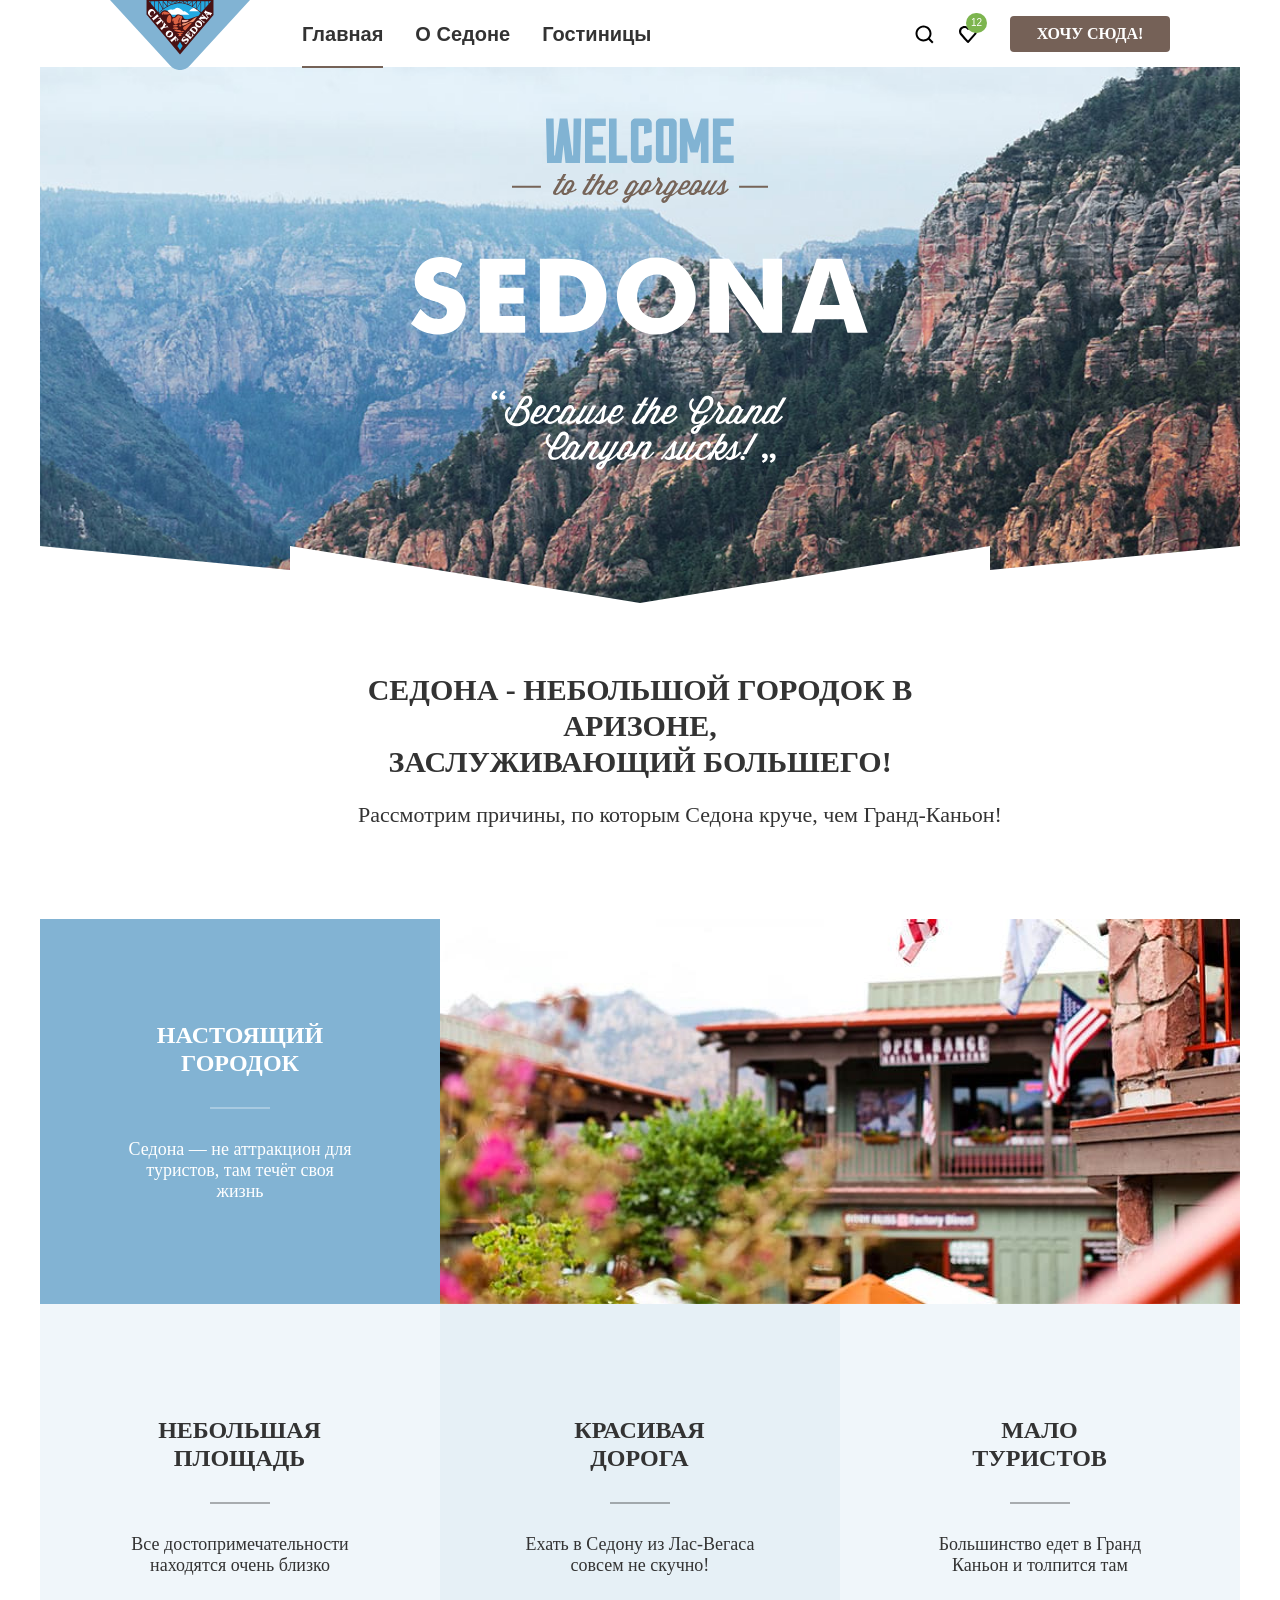
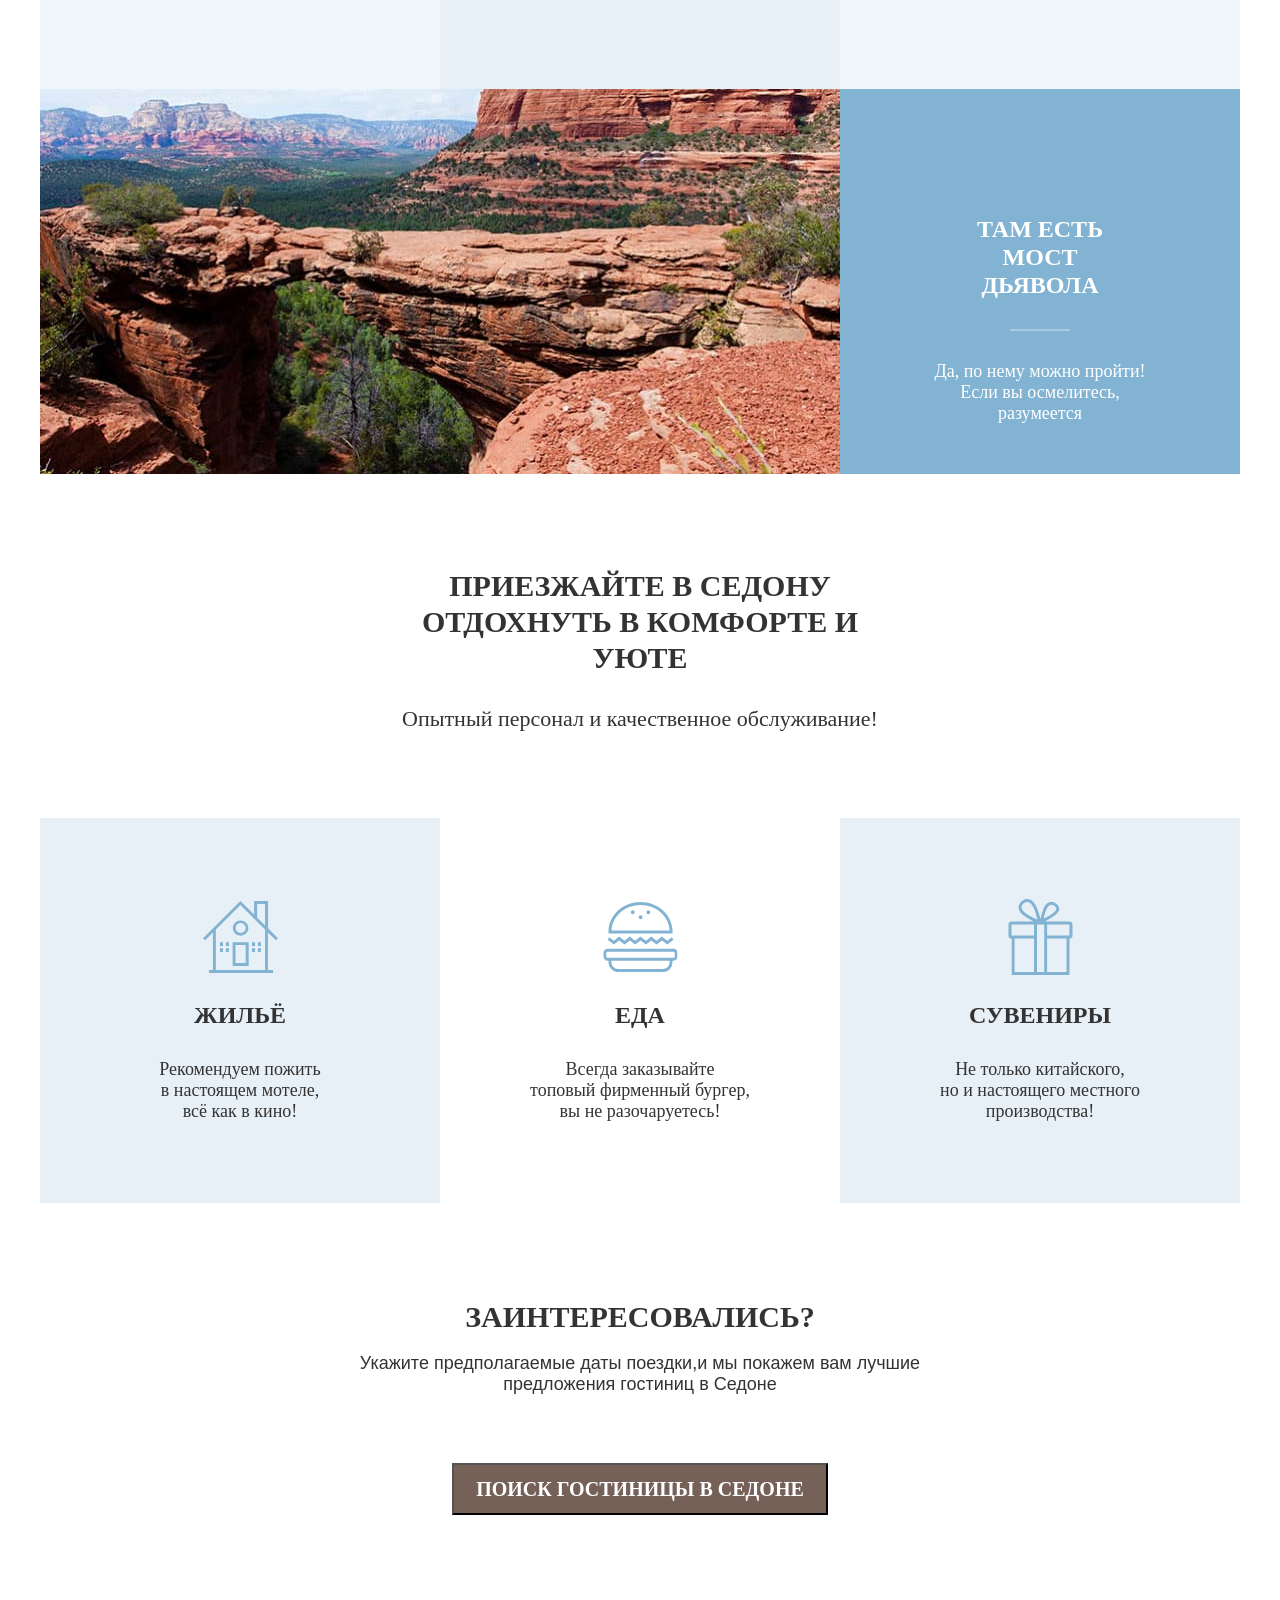
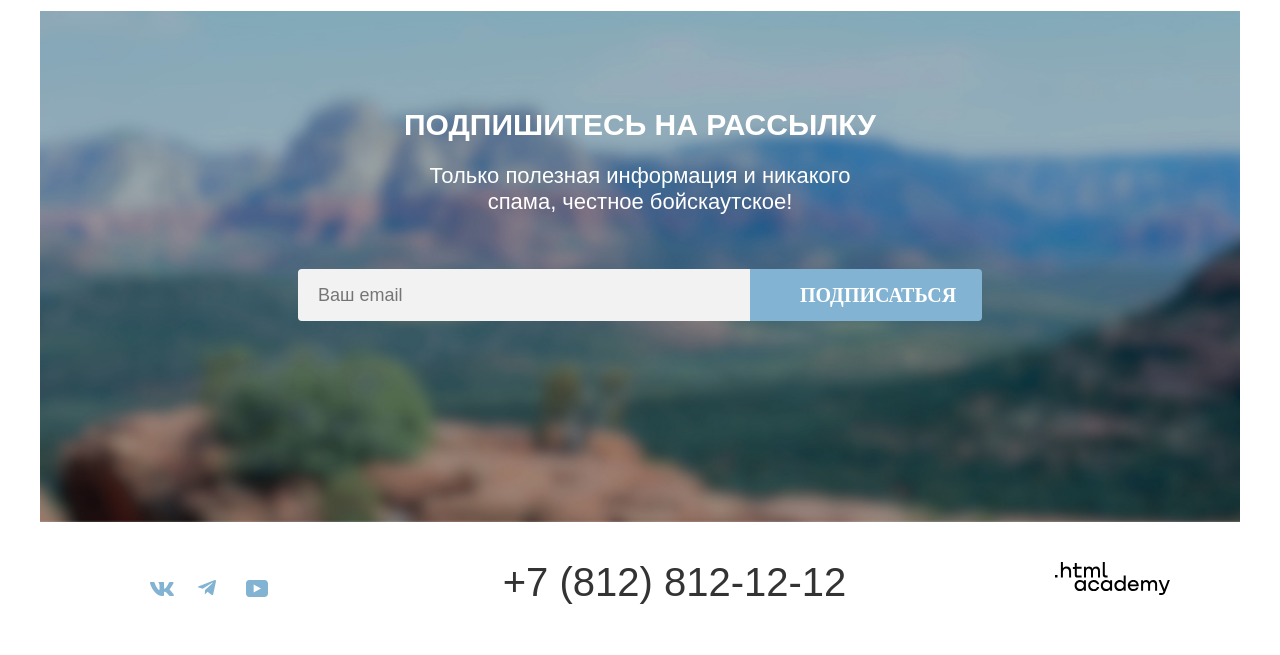
==== index.html @ 0dfa9711 "Add files via upload" ====
<!DOCTYPE html>
<html lang="ru">
  <head>
    <meta charset="utf-8">
    <title>HTML Academy: Седона</title>
    <link rel="stylesheet" href="styles/styles.css">
    <link rel="icon" href="favicon.ico" sizes="32x32">
  </head>
  <body>
    <div class="page-container">
    <header class="hero-page">
           <nav class="navigation">
        <a class="logo" href="index.html">
        <img src="images/logo-Sedona.svg" width="140" height="70" alt="Логотип Седоны">
        </a>
        <ul class="navigation-list">
          <li class="navigation-iterm">
            <a class="navigation-link navigation-link-active" href="index.html">Главная</a>
          </li>
          <li class="navigation-iterm">
            <a class="navigation-link" href="about.html">О Cедоне</a>
          </li>
          <li class="navigation-iterm">
            <a class="navigation-link" href="catalog.html">Гостиницы</a>
          </li>
          </ul>
          <ul class="navigation-user">
         <li class="navigation-iterm">
         <a class="navigation-link link-user" href="#">
          <svg xmlns="http://www.w3.org/2000/svg" width="20" height="20" viewBox="0 0 20 20" fill="none">
<path d="M19.5 18.0083L15.8 14.3287C16.8 13.0359 17.5 11.3453 17.5 9.4558C17.5 5.08011 13.9 1.5 9.5 1.5C5.1 1.5 1.5 5.17956 1.5 9.55525C1.5 13.9309 5.1 17.511 9.5 17.511C11.3 17.511 13 16.9144 14.4 15.8204L18.1 19.5L19.5 18.0083ZM9.5 15.5221C6.2 15.5221 3.5 12.837 3.5 9.55525C3.5 6.27348 6.2 3.5884 9.5 3.5884C12.8 3.5884 15.5 6.27348 15.5 9.55525C15.5 12.837 12.8 15.5221 9.5 15.5221Z" fill="black"/>
</svg>
          <span class="visually-hidden">
          Поиск
          </span>
        <span class="visually-hidden"></span>
        </a>
         </li>
          <li class="navigation-iterm">
            <a class="navigation-link link-user" href="#">
                  <svg xmlns="http://www.w3.org/2000/svg" width="20" height="20" viewBox="0 0 20 20" fill="none">
<path d="M9.9 19C9.6 19 9.3 18.9 9.1 18.6C3.7 12.5 2.4 11.1 2.1 10.7C1.4 9.8 1 8.6 1 7.4C1 4.4 3.4 2 6.5 2C7.8 2 9 2.5 10 3.3C11 2.5 12.3 2 13.5 2C16.5 2 19 4.4 19 7.4C19 8.7 18.5 9.9 17.7 10.8L10.7 18.7C10.5 18.9 10.3 19 9.9 19ZM3.9 9.5C4.2 9.9 7.4 13.5 10 16.4L16.2 9.4C16.7 8.9 16.9 8.2 16.9 7.4C16.9 5.6 15.4 4.1 13.6 4.1C12.6 4.1 11.6 4.6 10.9 5.4C10.6 5.7 10.3 5.8 10 5.8C9.7 5.8 9.4 5.6 9.2 5.4C8.5 4.6 7.5 4.1 6.5 4.1C4.7 4.1 3.2 5.6 3.2 7.4C3.1 8.3 3.5 9 3.9 9.5C3.8 9.5 3.8 9.5 3.9 9.5Z" fill="black"/>
</svg>
              <span class="visually-hidden">12</span>
              <span class="favorites">12</span>
            </a>
             <li class="navigation-iterm">
            <a href="#"  class="button-want button-brown">Хочу сюда!</a>
        </li>
        </ul>
      </nav>
    </header>
    <main class="main-container">
      <section class="page-welcome">
      <h1 class="visually-hidden"> </h1>
      <img src="images/welcome.svg" width="458" height="352" alt="Приветствие">
      </section>
       <section class="advanteges">
        <h2 class="visually-hidden"></h2>
        <div class="advanages-container">
        <p class="advanteges-head"> Седона - небольшой городок в Аризоне,<br> заслуживающий большего!</p>
        <p class="advantages-reasons"> Рассмотрим причины, по которым Седона круче, чем Гранд-Каньон!</p>
       </div>
        <ul class="advanteges-list">
          <li class="advanteges-item-city">
            <div class="city-sedona">
            <h3 class="advanteges-title"> Настоящий городок</h3>
            <p class="advanteges-text">Седона — не аттракцион для туристов, там течёт своя жизнь</p>
            </div>
            <img src="images/street.jpg" width="800" height="385" alt= "Улица Седоны">
            </li>
            <li class="advanteges-item">
            <h3 class="advanteges-description"> Небольшая площадь </h3>
            <p class="advanteges-description-text">Все достопримечательности находятся очень близко</p>
            </li>
          <li class="advanteges-item advanteges-even">
            <h3 class="advanteges-description"> Красивая дорога </h3>
            <p class="advanteges-description-text">Ехать в Седону из Лас-Вегаса совсем не скучно!</p>
           </li>
          <li class="advanteges-item">
            <h3 class="advanteges-description"> Мало туристов </h3>
            <p class="advanteges-description-text">Большинство едет в Гранд Каньон и толпится там</p>
            </li>
          <li class="advanteges-item-bridge">
            <img src="images/bridge.jpg" width="800" height="385" alt="Фото моста дьявола">
            <div class="photo-bridge">
            <h3 class="advantages-bridge-title"> Там есть мост дьявола</h3>
            <p class="advantages-bridge-text"> Да, по нему можно пройти! Если вы осмелитесь, разумеется </p>
            </div>
          </li>
          </ul>
      </section>
      <section class="services">
        <div class="service-container">
        <h3 class="services-title">Приезжайте в Седону отдохнуть в комфорте и уюте</h3>
        <p class="main-services"> Опытный персонал и качественное обслуживание!</p>
        </div>
        <ul class="services-list">
       <li class="services-item service-house">
       <h3 class="services-description"> Жильё </h3>
       <p class="services-text">Рекомендуем пожить <br> в настоящем мотеле,<br> всё как в кино!</p>
       </li>
       <li class="services-item service-food">
        <h3 class="services-description">  Еда </h3>
       <p class="services-text" >Всегда заказывайте <br> топовый фирменный бургер, вы не разочаруетесь!</p>
       <li class="services-item service-souvenirs">
             <h3 class="services-description"> Сувениры </h3>
       <p class="services-text">Не только китайского,<br> но и настоящего местного производства!</p>
       </li>
       </ul>
      </section>
      <section class="interes">
        <h2 class="question">Заинтересовались?</h2>
        <p class="date">Укажите предполагаемые даты поездки,и мы покажем вам лучшие предложения гостиниц в Седоне</p>
        <button class="button-seacrch-hotel" type="button">Поиск гостиницы в Седоне</button>
      </section>
      <section class="subscribe-to-newsletter">
         <h2 class="title-newslatter"> Подпишитесь на рассылку </h2>
        <p class="information-newslatter">Только полезная информация и никакого спама, честное бойскаутское!</p>
         <form class="form-email" action="https://echo.htmlacademy.ru/" method="post">
          <label for="email"> </label>
          <input class="your-mail" id="email" type="e-mail" name="e-mail"  placeholder="Ваш email" required>
          <button class="subscribe-button button-blue" type="submit">Подписаться </button>
        </form>
        </section>
    </main>
      <footer class="footer-container">
      <section class="social-media">
        <h2 class="visually-hidden"> </h2>
        <ul class="social-media-list">
          <li class="social-media-item social">
            <a class="social-link" href="https://vk.com/htmlacademy">
             <svg class="social-link-icon" xmlns="http://www.w3.org/2000/svg" width="24" height="14" viewBox="0 0 24 14" fill="none">
<path fill-rule="evenodd" clip-rule="evenodd" d="M23.45 0.948C23.616 0.402 23.45 0 22.655 0H20.03C19.362 0 19.054 0.347 18.887 0.73C18.887 0.73 17.552 3.926 15.661 6.002C15.049 6.604 14.771 6.795 14.437 6.795C14.27 6.795 14.019 6.604 14.019 6.057V0.948C14.019 0.292 13.835 0 13.279 0H9.151C8.734 0 8.483 0.304 8.483 0.593C8.483 1.214 9.429 1.358 9.526 3.106V6.904C9.526 7.737 9.373 7.888 9.039 7.888C8.149 7.888 5.984 4.677 4.699 1.003C4.45 0.288 4.198 0 3.527 0H0.9C0.15 0 0 0.347 0 0.73C0 1.412 0.89 4.8 4.145 9.281C6.315 12.341 9.37 14 12.153 14C13.822 14 14.028 13.632 14.028 12.997V10.684C14.028 9.947 14.186 9.8 14.715 9.8C15.105 9.8 15.772 9.992 17.33 11.467C19.11 13.216 19.403 14 20.405 14H23.03C23.78 14 24.156 13.632 23.94 12.904C23.702 12.18 22.852 11.129 21.725 9.882C21.113 9.172 20.195 8.407 19.916 8.024C19.527 7.533 19.638 7.314 19.916 6.877C19.916 6.877 23.116 2.451 23.449 0.948H23.45Z" fill="#83B3D3"/>
</svg>
            </a>
          </li>
          <li class="social-media-item social">
            <a class="social-link" href="https://t.me/htmlacademy">
              <svg class= "social-link-icon" xmlns="http://www.w3.org/2000/svg" width="18" height="16" viewBox="0 0 18 16" fill="none">
<path d="M16.785 0.0992597L0.840489 6.24776C-0.247661 6.68481 -0.241365 7.29184 0.640845 7.56253L4.73445 8.83953L14.2058 2.8637C14.6537 2.59121 15.0629 2.7378 14.7265 3.03636L7.05283 9.96185H7.05103L7.05283 9.96275L6.77045 14.1823C7.18413 14.1823 7.36669 13.9925 7.59871 13.7686L9.58705 11.8351L13.7229 14.89C14.4855 15.31 15.0332 15.0941 15.2229 14.1841L17.9379 1.38885C18.2158 0.274623 17.5126 -0.229883 16.785 0.0992597Z" fill="#83B3D3"/>
</svg>
<span class="visually-hidden"> </span>
            </a>
          </li>
          <li class="social-media-item">
          <a class="social-link" href="https://www.youtube.com/user/htmlacademyru">
           <svg class= "social-link-icon" xmlns="http://www.w3.org/2000/svg" width="22" height="17" viewBox="0 0 22 17" fill="none">
<path d="M18.607 0H3.17413C1.31343 0 0 1.59375 0 3.4V13.4937C0 15.4062 1.31343 17 3.17413 17H18.8259C20.4677 17 22 15.4062 22 13.6V3.4C21.7811 1.59375 20.4677 0 18.607 0ZM7.66169 12.5375V4.4625L14.995 8.5L7.66169 12.5375Z" fill="#83B3D3"/>
</svg>
              <span class="visually-hidden"></span>
              </a>
          </li>
        </ul>
      </section>
      <a class="phone-number" href="tel:78128121212"> +7 (812) 812-12-12</a>
         <a class="htmlacademy-link" href="https://htmlacademy.ru/intensive/htmlcss">
          <svg class="html-logo-link" xmlns="http://www.w3.org/2000/svg" width="115" height="33" fill="none" viewBox="0 0 115 33">
            <g fill="#000" clip-path="url(#a)">
            <path d="M0 12.9v2.6h2.5v-2.6zM11.6 4.5c-1.6 0-2.8.7-3.6 1.7h-.1V0h-2v15.5h2v-5.3c0-2.1 1.3-3.6 3.3-3.6 1.8 0 2.9 1.4 2.9 3.2v5.7h2V9.4c.1-3-1.8-4.9-4.5-4.9M26.6 4.8h-4.8V1.1h-2v3.8h-1.9v2h1.9v6c0 1.7 1 2.7 2.7 2.7h4.1v-2h-3.7c-.7 0-1.1-.4-1.1-1.1V6.8h4.8zM41.1 4.6c-1.6 0-2.9.8-3.5 2.1h-.1c-.6-1.2-1.8-2.1-3.4-2.1-1.4 0-2.5.8-3.1 1.8h-.1V4.8H29v10.6h2V10c0-2 1-3.5 2.6-3.5 1.5 0 2.4 1 2.4 2.6v6.3h2V9.8c0-2.4 1.4-3.3 2.6-3.3 1.5 0 2.4 1 2.4 2.6v6.3h2V8.9c.1-2.5-1.4-4.3-3.9-4.3M47.8 12.7c0 1.7 1 2.7 2.8 2.7h2v-2h-1.7c-.7 0-1.1-.4-1.1-1.1V0h-2zM28.9 19.7c-.9-1.1-2.2-1.8-3.9-1.8-3.1 0-5.4 2.3-5.4 5.6s2.3 5.6 5.4 5.6c1.8 0 3-.8 3.8-1.9h.1v1.6h2V18.2h-2zm-3.6 7.4c-2.2 0-3.6-1.6-3.6-3.6s1.4-3.6 3.6-3.6 3.6 1.6 3.6 3.6c0 1.9-1.4 3.6-3.6 3.6M44.2 22c-.5-2.4-2.6-4.1-5.4-4.1a5.4 5.4 0 0 0-5.6 5.6c0 3.1 2.2 5.6 5.6 5.6 2.8 0 4.9-1.8 5.4-4.2h-2.1a3.4 3.4 0 0 1-3.3 2.3c-2.2 0-3.6-1.6-3.6-3.6s1.4-3.6 3.6-3.6c1.6 0 2.8 1 3.3 2.2h2.1zM55.1 19.7c-.9-1.1-2.2-1.8-3.9-1.8-3.1 0-5.4 2.3-5.4 5.6s2.3 5.6 5.4 5.6c1.8 0 3-.8 3.8-1.9h.1v1.6h2V18.2h-2zm-3.6 7.4c-2.2 0-3.6-1.6-3.6-3.6s1.4-3.6 3.6-3.6 3.6 1.6 3.6 3.6c0 1.9-1.5 3.6-3.6 3.6M68.7 19.8c-.9-1.1-2.2-1.9-3.9-1.9-3.1 0-5.4 2.3-5.4 5.6s2.2 5.6 5.4 5.6c1.7 0 3-.8 3.8-1.8h.1v1.5h2V13.4h-2zm-3.6 7.3c-2.2 0-3.6-1.6-3.6-3.6s1.4-3.6 3.6-3.6 3.6 1.6 3.6 3.6c-.1 2-1.5 3.6-3.6 3.6M78.3 17.9c-3.3 0-5.5 2.5-5.5 5.6 0 3 2.1 5.6 5.5 5.6 2.5 0 4.5-1.3 5.2-3.6h-2.1c-.5 1-1.6 1.6-3 1.6-1.9 0-3.3-1.3-3.4-2.9h8.8c.2-3.6-2-6.3-5.5-6.3m0 1.9c1.7 0 3 1 3.3 2.6h-6.5c.3-1.5 1.5-2.6 3.2-2.6M98.2 17.9c-1.6 0-2.9.8-3.6 2h-.1c-.6-1.2-1.8-2-3.4-2-1.4 0-2.5.7-3.1 1.8v-1.5h-1.9v10.6h2v-5.4c0-2 1-3.4 2.6-3.5 1.5 0 2.4 1 2.4 2.6v6.3h2v-5.6c0-2.4 1.4-3.3 2.6-3.3 1.5 0 2.4 1 2.4 2.6v6.3h2v-6.5c.1-2.6-1.4-4.4-3.9-4.4M109.4 27l-3.6-8.9h-2.2l4.8 11.6c-.3.9-.7 1.2-1.7 1.2h-2.5v2h2.5c1.8 0 2.8-.8 3.5-2.6l4.7-12.2h-2.1z"/></g><defs><clipPath id="a">
            <path fill="#fff" d="M0 0h115v33H0z"/></clipPath></defs></svg>
        <!--<img class="html-academy-logo" src="images/logo-htmlacademy.svg" width="115" height="33" alt="Логотип Академии"> -->
       </a>
    </footer>
    <div class="modal-container">
    <div class="modal-window">
      <h2 class="modal-title"> Поиск гостиницы в Седоне</h2>
      <button class="modal-button-close" type="button">
      <span class="visually-hidden">Закрыть</span>

</button>
 <form class="modal-form" action="https://echo.htmlacademy.ru/" method="get">
    <div class="modal-field">
    <div>
    <label class="label-text" for="date-to">Дата заезда:</label>
    </div>
    <div>
    <input class="date-arrive" id="date-to" value="27 апреля 2020">
    <button class="calendar" type="button">
    <span class="visually-hidden">Выбор даты заезда в календаре</span>
    </button>
    </div>
    </div>
     <p class="wrong-date">Мы не можем отправить вас в прошлое.</p>
    <div class="modal-field">
    <div>
    <label class="label-text" for="date-to">Дата выезда:</label>
    </div>
    <div>
    <input class="date-arrive" id="date-to" value="1 сентября 2021">
    <button class="calendar" type="button">
    <span class="visually-hidden">Выбор даты выезда в календаре</span>
    </button>
    </div>
    </div>
     <p class="right-date">На эти даты есть свободные номера. Пока есть.</p>
   <div class="clients-field">
    <label class="label-text" for="adults"> Взрослые: </label>
    <div class="button-modal">
    <button class="button-minus" type="button" aria-label="Уменьшить количество взрослых"></button>
    <input class="field-count" id="adults" type="number" name="adults" value="2">

    <button class="button-plus buton-icon" type="button" aria-label="Увеличить количество взрослых"></button>
    </div>
    <div class="clients-field">
    <span class="form-label"></span>
    <label class="label-text" for="adults"> Дети: </label>
    <span class="tooltip"> </span>
   <span class="tooltip-text">Укажите количество детей, которые будут с вами, возраст которых от 6 до 18 лет.
    Дети до 6 лет размещаются бесплатно. </span>
    <div class="button-modal">
    <button class="button-minus" type="button" aria-label="Уменьшить количество детей"></button>
    <input class="field-count" id="adults" type="number" name="adults" value="2">
    <button class="button-plus" type="button" aria-label="Увеличить количество детей"></button>
    </div>
    </div>
    </div>
    <button class="serch-button button-blue" type="submit">Найти</button>


  </form>
  </body>
  </html>
---- styles/styles.css ----
@font-face {
  font-family: "PT Sans";
  font-style: normal;
  font-weight: 400;
  src: url("../fonts/ptsans-400.woff2") format("woff2");
  font-display: swap;
} 

@font-face {
  font-family: "PT Sans";
  font-style: normal;
  font-weight: 700;
  src: url("../fonts/ptsans-700.woff2") format("woff2");
  font-display: swap;
}


.visually-hidden {
  position: absolute;
  width: 1px;
  height: 1px;
  margin: -1px;
  padding: 0;
  border: 0;
  clip: rect(0 0 0 0);
  overflow: hidden;
}



html {
  height: 100%;
}

body {
  font-family: "PT Sans", sans-serif;
  font-size: 18px;
  line-height: 21px;
  background-color: #ffffff;
  color: #333333;
  margin: 0;
  height: 100%;
}

.main-container{
  flex-grow: 1;
}

.page-container {
  display: flex;
  flex-direction: column;
  height: 100%;
  width: 1200px;
  margin: 0 auto;
}

/*HEADER*/

.hero-page {
  background-color: #ffffff;
  color: #333333;
  background-position: center;
  padding: 0 70px;
  align-items: center
}

a.logo{
display: block;
margin-bottom: -8px;
position: relative;

}

/*Навигация*/

.navigation{
  font-family: "PT Sans", sans-serif;
  font-size: 20px;
  line-height: 24px;
  font-weight: 700;
  color: #333333;
  display:flex;
  justify-content: space-between;
  align-items: center;
  width:1060px
  }

  .navigation-link-active::before{
   content:"";
   position: absolute;
   left:16px;
   right:16px;
   height:2px;
   background-color:#756257;
   z-index:100;
   bottom:-2px
  }



.navigation-list{
display:flex;
flex-wrap: wrap;
list-style: none;
margin: 0;
padding: 0;
width:510px

}

.navigation-user{
  display: flex;
  list-style:none;
  margin-left: auto;
  flex-wrap: wrap;
  margin: 0;
  padding: 0;
  align-items: center;
  padding-left:70px;
  justify-content: end;
  }

.navigation-link{
  display:block;
  padding: 20px 16px;
  position:relative
}

.link-user{
  display:block;
  padding: 22px 12px;
  width:20px;
  height:20px;
}

.favorites{
  position: absolute;
  font-size: 10px;
  font-weight: 400;
  line-height: 10px;
  text-align: center;
  top: 11px;
  padding: 5px 5px;
  background-color: #7db54f;
  border-radius: 100vw;
  right: 3px;
  color: #fff;
}

/*
.link-search
.link-favorite{
  width:44px;
  height:64px;
}
/*


/*Приветственная страница с фоном*/

.page-welcome {
  padding-top: 51px;
  min-height: 485px;
  background-image: url("../images/divider.svg"), url("../images/index-background.jpg");
  text-align: center;
  background-repeat: no-repeat, no-repeat;
  background-size: 100% auto, cover;
  background-color:#2d658a;
  background-position: bottom;


}

/*Преимущества*/

.advanages-container{
 padding:69px 290px
}

.advanteges-head {
  font-family: "PT Sans";
  font-size: 30px;
  line-height: 36px;
  font-weight: 700;
  text-align: center;
  text-transform: uppercase;
  color: #333333;
  margin:0
}

.advantages-reasons {
  font-family: "PT Sans";
  font-weight: 400;
  font-size: 22px;
  line-height: 26px;
  text-align: center;
  color: #333333;
  width:700px

}

.advanteges-list{
  margin:0;
  padding-left:0;
  display:flex;
  flex-wrap: wrap;
  }


.advanteges-item {
  color:#333333;
  background-color:rgba(131, 179, 211, 0.12);
  width:400px;
  height: 385px;
  text-align:center;
  list-style: none;

}

.advanteges-even{
  background-color:rgba(131, 179, 211, 0.20);
}

.city-sedona{
  width: 400px;
  padding-top: 102px;
  margin: 0 auto;
  text-align: center;
  padding-bottom:102px
}



.advanteges-title {
  font-family: "PT Sans";
  font-weight: 700;
  font-size: 24px;
  line-height: 28px;
  color: #ffffff;
  text-transform: uppercase;
  width: 175px;
  margin-left: auto;
  margin-right: auto;
  margin-block-start:0;

}

.advanteges-title::after{
  content:"";
  border-top:2px solid rgba(255, 255, 255, 0.30);
  display: block;
  width:60px;
  margin: 30px auto;


}

.advanteges-text{
  font-family: "PT Sans";
  font-size: 18px;
  line-height: 21px;
  margin: 0 auto;
  width: 230px;
}

.photo-bridge{
  width: 400px;
  padding-top: 102px;
  margin: 0 auto;
  text-align: center;
}

.advantages-bridge-title {
  font-family: "PT Sans";
  font-weight: 700;
  font-size: 24px;
  line-height: 28px;
  text-transform: uppercase;
  color: #ffffff;
  width: 175px;
  margin-left: auto;
  margin-right: auto;
}

.advantages-bridge-text {
  font-family: "PT Sans";
  font-weight: 400;
  font-size: 18px;
  line-height: 21px;
  color: #ffffff;
  margin: 0 auto;
  width: 230px;
}

.advantages-bridge-title::after{
  content:"";
  border-top:2px solid rgba(255, 255, 255, 0.30);
  display: block;
  width:60px;
  margin: 30px auto;
}




.advanteges-description {
  font-family: "PT Sans";
  font-weight: 700;
  font-size: 24px;
  line-height: 28px;
  text-transform: uppercase;
  color: #333333;
  padding-top: 112px;
  padding-left: 112px;
  padding-right: 112px;
  width: 175px;
  margin: 0;

}

.advanteges-description::after {
 content:"";
  border-top:2px solid rgba(0, 0, 0, 0.30);
  display: block;
  width:60px;
  margin: 30px auto;
}



.advanteges-description-text {
  font-family: "PT Sans";
  font-weight: 400;
  font-size: 18px;
  line-height: 21px;
  color: #333333;
  padding-bottom: 112px;
  padding-left:85px;
  padding-right:85px;
}




.advanteges-item{
 text-align: center;
}

.advanteges-item-city {
  background-color: #82b3d3;
  color: #ffffff;
  display: flex;
  text-align: center;
}

.advanteges-item-bridge {
  background-color: #82b3d3;
  color: #ffffff;
  display:flex;

}

/*Сервис*/

.service-container{
  padding: 64px 348px;
}

.services-list{
  display: flex;
  text-align: center;
  margin: 0;
  list-style: none;
  flex-wrap: wrap;
  padding: 0;
  min-height: 385px;


}

.services-item{
  width:400px;
  padding-top: 81px;


   }

.services-item::before{
  content:"";
  position:absolute;
  background-repeat: no-repeat;
  background-position: center;
  transform: translateX(-50%);

}

.service-house::before{
  background-image: url("../images/house-icon.svg");
  width: 75px;
  height: 76px;
}

.service-food::before{
  background-image: url("../images/food-icon.svg");
  width: 75px;
  height: 76px;
}

.service-souvenirs::before{
  background-image: url("../images/souvenirs-icon.svg");
  width: 75px;
  height: 76px;

}


.services-title {
  font-family: "PT Sans";
  font-weight: 700;
  font-size: 30px;
  line-height: 36px;
  text-transform: uppercase;
  text-align: center;
  color: #333333
}

.main-services {
  font-family: "PT Sans";
  font-weight: 400;
  font-size: 22px;
  line-height: 26px;
  text-align: center;
  color: #333333
}

.services-description {
  font-family: "PT Sans";
  font-weight: 700;
  font-size: 24px;
  line-height: 28px;
  text-transform: uppercase;
  color: #333333;
  margin-top:102px
}

.services-text {
  font-family: "PT Sans";
  font-weight: 400;
  font-size: 18px;
  line-height: 21px;
  color: #333333;
  padding:0 85px;
  margin-top:30px
}




.services-list li:nth-child(1){
background-color:#83b3d333;


}
.services-list li:nth-child(2){
background-color:#ffffff
}

.services-list li:nth-child(3){
background-color:#83b3d333
}

.searching-hotel {
  text-align: center;
}

.question {
  font-family: "PT Sans";
  font-weight: 700;
  font-size: 30px;
  line-height: 36px;
  text-transform: uppercase;
  color: #333333;
  margin:0
}

.catalog-newsletter{
  font-family: "PT Sans";
  font-weight: 700;
  font-size: 30px;
  line-height: 36px;
  text-transform: uppercase;
  color: #333333;
}




.mail-catalog{
  text-align: center;
  padding-top:96px;
  padding-right:258px;
  padding-bottom: 104px;
  padding-left: 258px;
  max-height:415px
}

.form-catalog-email{
  display:flex;
  justify-content:center
}

.your-mail-catalog{
 font-family: inherit;
  font-weight: 400;
  font-size: 18px;
  line-height: 24px;
  color: #000000;
  text-align: left;
}

.form-catalog-emai,
.your-mail-catalog{
  background-color: #f2f2f2;
  box-sizing: border-box;
  width: 452px;
  min-height: 52px;
  padding: 14px 20px;
  border-radius: 4px 0 0 4px;
  border:none
}
.section-text{
  margin: 0 auto;
  padding-bottom: 54px;
  width: 475px;
  font-size: 22px;
  line-height: 26px;
  text-align: center;
}


.button-seacrch-hotel {
  font-family: "PT Sans";
  font-weight: 700;
  font-size: 20px;
  line-height: 36px;
  width: 376px;
  height: 52px;
  text-transform: uppercase;
  background-color: #756157;
  color: #ffffff;
  margin-top: 50px;
}

.information-newslatter{
  margin:0 auto;
  padding-bottom:54px;
  width: 475px;
  font-size: 22px;
  line-height: 26px;
  text-align: center;
}

  .interes{
    text-align: center;
    padding: 96px 304px
  }


/*ФОРМА*/

.subscribe-to-newsletter {
  background-image: url("../images/subscribe.jpg");
  background-color:#6d8ca0;
  color: #ffffff;
  background-repeat: no-repeat;
  background-size: cover;
  padding-top: 96px;
  margin-top:0;
  text-align:center;
  min-height: 415px;}

.title-newslatter {
  font-size: 30px;
  line-height: 36px;
  font-weight: 700;
  text-transform: uppercase;
  margin-bottom:20px;
  margin-top:0
}

  .newsletter{
  font-size: 30px;
  line-height: 36px;
  font-weight: 700;
  text-transform: uppercase;
  color:#ffffff
  }

  .information{
  font-size: 22x;
  line-height: 26px;
  }



.form-email{
  display:flex;
  justify-content: center;
}

.your-mail{
  font-family: inherit;
  font-weight: 400;
  font-size: 18px;
  line-height: 24px;
  color: #000000;
  text-align: left;
}

.form-emai,
.your-mail{
 background-color: #f2f2f2;
  box-sizing: border-box;
  width: 452px;
  min-height: 52px;
  padding: 14px 20px;
  border-radius: 4px 0 0 4px;
  border:none
}

.subscribe-button {
  font-family: "PT Sans";
  text-align: center;
  padding: 8px 50px;
  font-weight: 700;
  font-size: 20px;
  line-height: 36px;
  width: 232px;
  height: 52px;
  text-transform: uppercase;
  background-color: #82B3D3;
  color: #ffffff;
  border-radius:0 4px 4px 0;
  border: none
}

.inner-header-title{
font-size: 60px;
line-height: 78px;
margin-bottom: 8px;
width:495px;
height:78px;
margin-block-start: 0;
margin-block-end:0;


}

.breadcrumbs{
  display: flex;
  list-style: none;
  gap:10px;
  margin-bottom: 40px;
  padding:0;
}

.breadcrumbs-item{
  display: flex;
  align-items: center;

}

.breadcrumbs-item + .breadcrumbs-item::before{
  content:"";
  width:7px;
  height:10px;
  background-image: url("../images/arrow.svg");
  padding-right: 10px;
  background-repeat: no-repeat;
}


.breadcrumbs-link-main{
background-image: url("../images/home.svg");
width: 13px;
height: 15px;
background-repeat: no-repeat;
display: block;
margin-top: 3px;



}

.control-check{
  width:20px;
  height:20px;
  border-radius:4px;
  background-color: #ffffff;
  border:none

}

.catalog-filters{
  display: flex;
  margin-top: 0;
}

.catalog-filer-title{
  font-size: 20px;
  line-height: 24px;
  font-weight: 700;

}

.infrastructyre-filter{
  margin-inline: 0;
  margin-right: 70px;
  width: 150px;
  border: none;
  padding-left:0;

}

.infrastructyre-item{
  margin-bottom: 16px;
  padding-left: 0;
  height:23px
}

.infrastructyre-list{
list-style: none;
padding:0;
min-width:112px;
}

.housing-filter{
  margin-right: 70px;
  width: 150px;
  height: 157px;
  border: none;
  margin-inline:0;
  padding-inline: 0;



}



.housing-list{
  list-style: none;
  padding:0;
  width:150px;
}

.housing-item{
   margin-bottom: 16px;
   padding-left: 0;
   height:23px
}

.catalog-filter-title {
  font-size: 20px;
  line-height: 24px;
  font-weight: 700;
  margin-bottom: 32px

}

.price-filter{
  position:relative;
  border:none;
  margin-left:110px;
  padding-block: 0;
  padding-inline: 0;
  gap:2px
}

.filter-container{
  display:flex;
  gap:2px;
  position: relative;
}


  .from{
  position: absolute;
  color: rgba(0, 0, 0, 0.3);
  top: 12px;
  left: 106px;

}

.to{
  position: absolute;
  color: rgba(0, 0, 0, 0.3);
  top: 12px;
  right: 20px;
}

.input-price{
  font-weight: 700;
  font-size: 18px;
  line-height: 24px;
  color: #000000;
  padding:12px 20px;
  width:143px;
  height:48px;
  text-align: left;
  border:none;
  box-sizing: border-box;
  appearance: textfield;

}

.input-from{
border-radius: 4px 0 0 4px;
}

.input-to {
border-radius: 0 4px 4px 0;

}

.control{
  display:flex;
  gap: 16px;
  align-items: center;
}

.control-input{
  background-color: #ffffff;
  appearance: none;
  width: 20px;
  height: 20px;
  border-radius: 4px;

}

.control-input:hover{
  color: red;
}


.control-input:checked{
background-image: url("../images/check.svg");
background-repeat: no-repeat;
background-position:center;
}

.check-housing{
  position:relative;
  background-color: #ffffff;
  width:20px;
  height:20px;
  appearance: none;
  border-radius: 50%;
}
.check-housing:checked:before{
  content: "";
  position: absolute;
  width:10px;
  height:10px;
  border-radius: 50%;
  background-color: #3F5E72;
  right:5px;
  top:5px

}

.range{
  margin-top: 35px;
  height: 4px;
  background-color: rgba(255, 255, 255, 0.3);
}

.range-slider{
  position: relative;
  width: 227px;
  background-color: #fff;
  height: 4px;
}

.range-button{
  height: 20.0px;
  width: 20px;
  border-radius: 5px;
  background-color:#fff;
  border:none;
  position:absolute
}

.minimal{
top:-8px
}

.maximal{
top:-8px;
right:0
}

.submit-reset-filter{
  margin-left:70px;

}

.header-inner {
  color: #ffffff;
  background-color: #615048;
  background-image: url("../images/inner-catalog.jpg");
  background-repeat: no-repeat;
  background-size: cover;
  min-height: 307px;
  padding:35px 70px 70px 70px;
  width: 1060px;

}

.select-control:hover,
.select-control:focus{
  border: 2px solid  #68A2CA;

}

.name-hotels{
  padding-right:70px;
  padding-left:70px
}

  .button-submit{
  background-color:#82b3d3;
  color:#ffffff;
  text-transform: uppercase;
  width:191px;
  height:36px;
  font-size:16px;
  line-height:20px;
  font-weight: 700;
  border-radius: 4px;
  margin-top: 56px;
  border:none
  }

.button-reset{
  width: 191px;
  margin-top: 32px;
  text-transform: uppercase;
  font-size: 16px;
  line-height: 20px;
  background-color: transparent;
  color:#ffffff;
  border: none;
  font-weight: 700;
}

.button-want {
  font-family: "PT Sans";
  text-align: center;
  width: 160px;
  font-weight: 700;
  font-size: 16px;
  line-height: 20px;
  text-transform: uppercase;
  background-color: #756157;
  color: #ffffff;
  border-radius: 4px;
  display: block;
  margin: 0;
  align-content: center;
  min-height: 36px;
  margin-left:20px

}

.button-brown-hotel {
  font-family: "PT Sans";
  font-weight: 700;
  font-size: 16px;
  line-height: 20px;
  width: 140px;
  height: 36px;
  text-transform: uppercase;
  background-color: #756157;
  color: #ffffff;
  display: inline-block;
  border-radius: 4px;
  text-align: center;
  align-content: center;
}

.button-brown:hover,
.button-brown:focus{
  background: #615048;
}


.button-hotel {
  font-family: "PT Sans";
  text-align: center;
  font-weight: 700;
  font-size: 16px;
  line-height: 20px;
  width: 140px;
  height: 36px;
  text-transform: uppercase;
  background-color: #82B3D3;
  color: #ffffff;
  border: none;
  border-radius: 4px;
  display: inline-block;
}

.button-blue:hover,
.button-blue:focus{
  background:  #68A2CA;
}


.button-green {
  font-family: "PT Sans";
  text-align: center;
  font-weight: 700;
  font-size: 16px;
  line-height: 20px;
  width: 140px;
  height: 36px;
  text-transform: uppercase;
  background-color: #7DB54F;
  color: #ffffff;
  border-radius: 4px;
  border: none;
  display: inline-block;
}

.button-green:hover,
.button-green:focus{
  background: #6c9e42;
}


a {
  color: inherit;
  text-decoration: none
}

.sorting{
  display:flex;
  align-items:center;
  justify-content: space-between;
  width:1060px;
  margin-top:50px;
  margin-bottom:40px
}

.found-hotels{
  text-transform: uppercase;
  font-size:30px;
  line-height: 36px;
  width: 380px;
}

.select-control{
  width:292px;
  height:49px;
  background-color: transparent;
  border: 2px solid #e5e5e5;
  margin-left: 70px;
}


.sorting-product{
  display:flex;
  flex-wrap:wrap;
  list-style-type: none;
  gap:8px;
  min-width: 160px;
  padding-inline-start:0;


}

.sort-link-table{
  display:block;
  min-width: 48px;
  min-height:48px;
  border: 2px solid black;
  border-radius: 4px;
  background-image: url("../images/table-icon.svg");
  background-repeat: no-repeat;
  background-position: center;
}

.sort-link-card{
  display:block;
  min-width: 48px;
  min-height:48px;
  border: 2px solid #e5e5e5;
  border-radius: 4px;
  background-image: url("../images/card-icon.svg");
  background-repeat: no-repeat;
  background-position: center;
}

.sort-link-card:hover{
 border: 2px solid #000
}

.sort-link-card:focus{
border: 2px solid #68A2CA;
}

.sort-link-card:active{
border: 2px solid black;
}

.sort-link-list{
  display:block;
  min-width: 48px;
  min-height:48px;
  border: 2px solid #e5e5e5;
  border-radius: 4px;
  background-image: url("../images/list-icon.svg");
  background-repeat: no-repeat;
  background-position: center;
}


.sort-link-list:hover{
border: 2px solid #000
}

.sort-link-list:focus{
border: 2px solid #68A2CA;
}

.sort-link-list:active{
border: 2px solid black;
}


/*Карточка*/

.hotel-list{
  display:grid;
  grid-template-columns: repeat(3,340px);
  flex-wrap: wrap;
  list-style:none;
  gap:20px;
  padding-left:0


}

.hotel-card{
  display: grid;
  grid-template-columns: repeat(2, 140px);
  gap:16px 20px;
  padding:20px;
  grid-template-rows: auto min-content min-content min-content min-content;
  border: 1px solid #E6E6E6;
  border-radius: 4px;


 }

 .hotel-card-image-link{
  display:grid;
  grid-column: 1/-1;

}





.footer-container{
  display: flex;
  justify-content: space-between;
  padding-top:40px;
  padding-right:70px;
  padding-bottom: 30px;
  padding-left: 70px;

}


/* Пагинация*/

.pagination {
  display: flex;
  width: 400px;
  gap:8px;
  list-style:none;
  align-items: center;
  margin-bottom:40px;
  padding-left: 0;
  margin-top:80px
}

.pagination-link {
  color: #ffffff;
  background-color: #82b3d3;
  text-decoration: none;
  text-align: center;
  font-size: 20px;
  width: 60px;
  height: 60px;
  display: block;
  box-sizing: border-box;
  font-weight: 700;
  align-items: center;
  line-height: 60px;
 }

 .pagination-link:hover,
 .pagination-link:focus{
background-color:#68a2ca
 }

 .pagination-link:active{
 background-color:#82b3d3;
 }

 .pagination-current{
   display: block;
  background-color:#f2f2f2;
  text-align: center;
  box-sizing: border-box;
  width: 60px;
  height: 60px;
  border-radius:4px;
  font-weight: 700;
  font-size: 20px;
  align-items: center;
  line-height: 60px;

 }

.pagination-dots {
  text-align: center;
  display: block;
  box-sizing: border-box;
  width: 60px;
  height: 60px;
  font-size: 20px;
  line-height:36px;
}

.social-media-list{
  display: flex;
  flex-wrap: wrap;
  list-style: none;
  margin-bottom:5px;
  min-width:142px


}
.social-media-item{
  width:48px;
  height:40px
}
.phone-number{
  font-family: "PT Sans", sans-serif;
  font-size: 40px;
  line-height:40px;
  color: #333333;
  max-width:400px
}

.phone-number:hover,
.phone-number:focus{
  color:#756157
}

.phone-number:active{
  color: rgba(117, 97, 87, 0.30)
  }

.htmlacademy-link:hover path,
.htmlacademy-link:focus path{
  fill: #756157;
}


.htmlacademy-link path:active{
  fill: rgba(117, 97, 87, 0.30);
}

.social-link path:active{
  fill: rgba(104, 162, 202, 0.30);
 }

.price{
  justify-self: end
}

.hotel-name{
    font-size: 24px;
    font-weight: 700;
    line-height: 28px;
    margin-bottom: 0;
    margin-top: 12px;
    text-align: start;
  }

.grade{
  color: var(--Texts-second, #333);
  text-align: center;
  font-family: "PT Sans";
  font-size: 16px;
  font-style: normal;
  font-weight: 400;
  line-height: 20px;
  text-transform: uppercase;
  border-radius: 4px;
  background: var(--Forms-elements-2, #F2F2F2);
  width: 140px;
  height: 38px;
  align-content: center;
   }

.stars-4{
  background-image: url("../images/stars-4.svg");
  background-repeat: no-repeat;
}

.stars-3{
  background-image: url("../images/stars-3.svg");
  background-repeat: no-repeat;
}

.stars-2{
  background-image: url("../images/stars-2.svg");
  background-repeat: no-repeat;
}

.modal-container{
  position:fixed;
  display:flex;
  width:100%;
  min-height:100%;
  background-color: rgba(242, 242, 242, 0.80);
  display:none


}

.modal-window{
  position:relative;
  width:717px;
  height:576px;
  background-color:#fff;
  margin:auto;
  border-radius: 30px;
  box-shadow: 0 25px 50px 0 rgba(0, 0, 0, 0.15);

}

.modal-title{
  font-family: "PT Sans", sans-serif;
  font-size:30px;
  font-weight:700;
  line-height:36px;
  max-width:500px;
  height: 36px;
  text-transform: uppercase;
  margin-block-start:0;
  margin-block-end:0;
  margin-top:64px;
  padding-left:70px;
  margin-bottom:64px
}

.modal-button-close{
  position:absolute;
  border: none;
  background-color:#f2f2f2;
  border-radius: 50%;
  width:52px;
  height:52px;
  top: 64px;
  right: 52px;
}

.modal-form{
  padding-left:70px

}
.label-text{
  font-size:20px;
  line-height:24px;
  font-weight:700
}


.clients-field{
  display: flex;
}

.modal-field{
  display: grid;
  grid-template-columns: 120px auto;
  gap:24px;
  align-items: center;
}

.date-arrive,
.date-departure{
 color: #000;
 font-family: "PT Sans";
 font-size: 18px;
 font-style: normal;
 font-weight: 700;
 line-height: 24px;
  width: 440px;
  height: 48px;
  background: #F2F2F2;
  border: none;
  border-radius: 4px;
  padding-left:20px;
  box-sizing: border-box;
}

.wrong-date{
  color:red;
  padding-left:160px;
 font-family: "PT Sans", sans-serif;
 font-size: 16px;
 font-weight: 400;
 line-height: 21px;
 margin-top:4px;
 margin-bottom: 23px;


}

.right-date{
 font-family: "PT Sans", sans-serif;
 font-size: 16px;
 font-weight: 400;
 line-height: 21px;
 padding-left: 160px;
 margin-top:4px;
 margin-bottom: 23px;
}
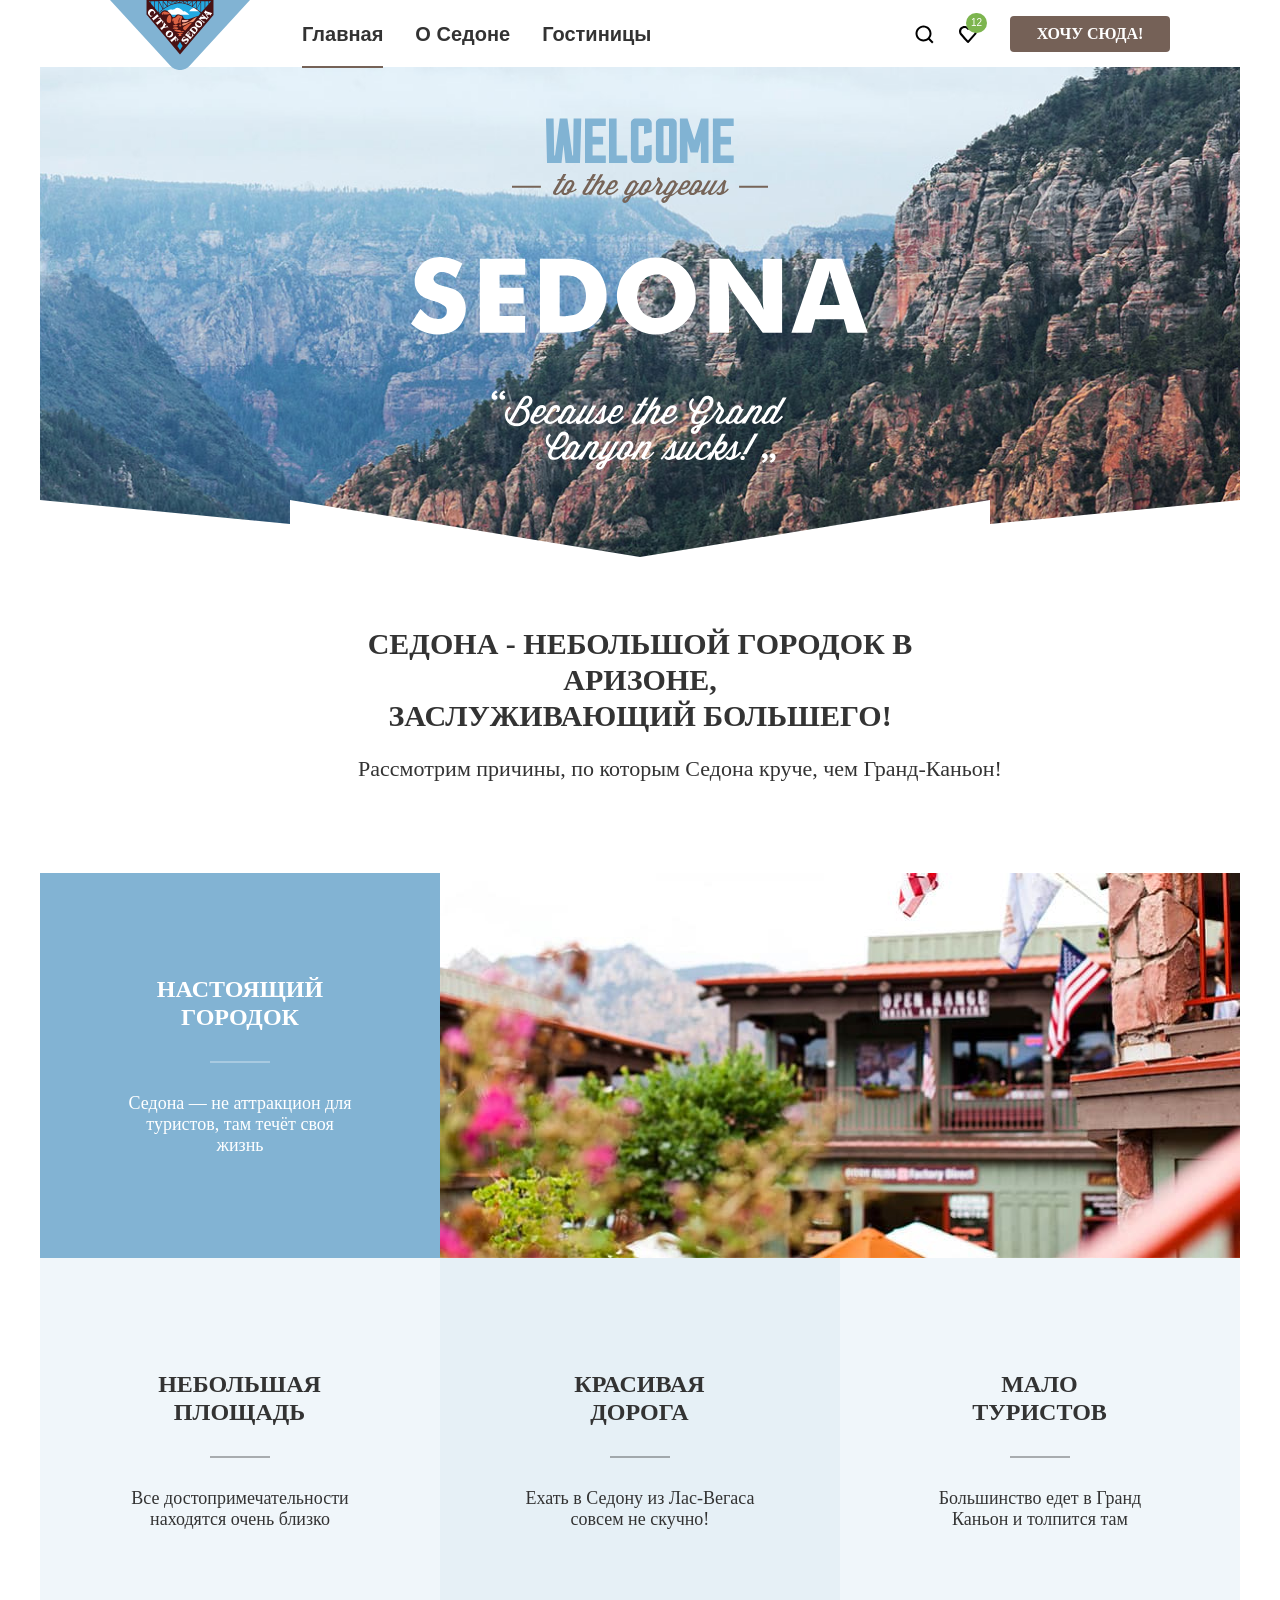
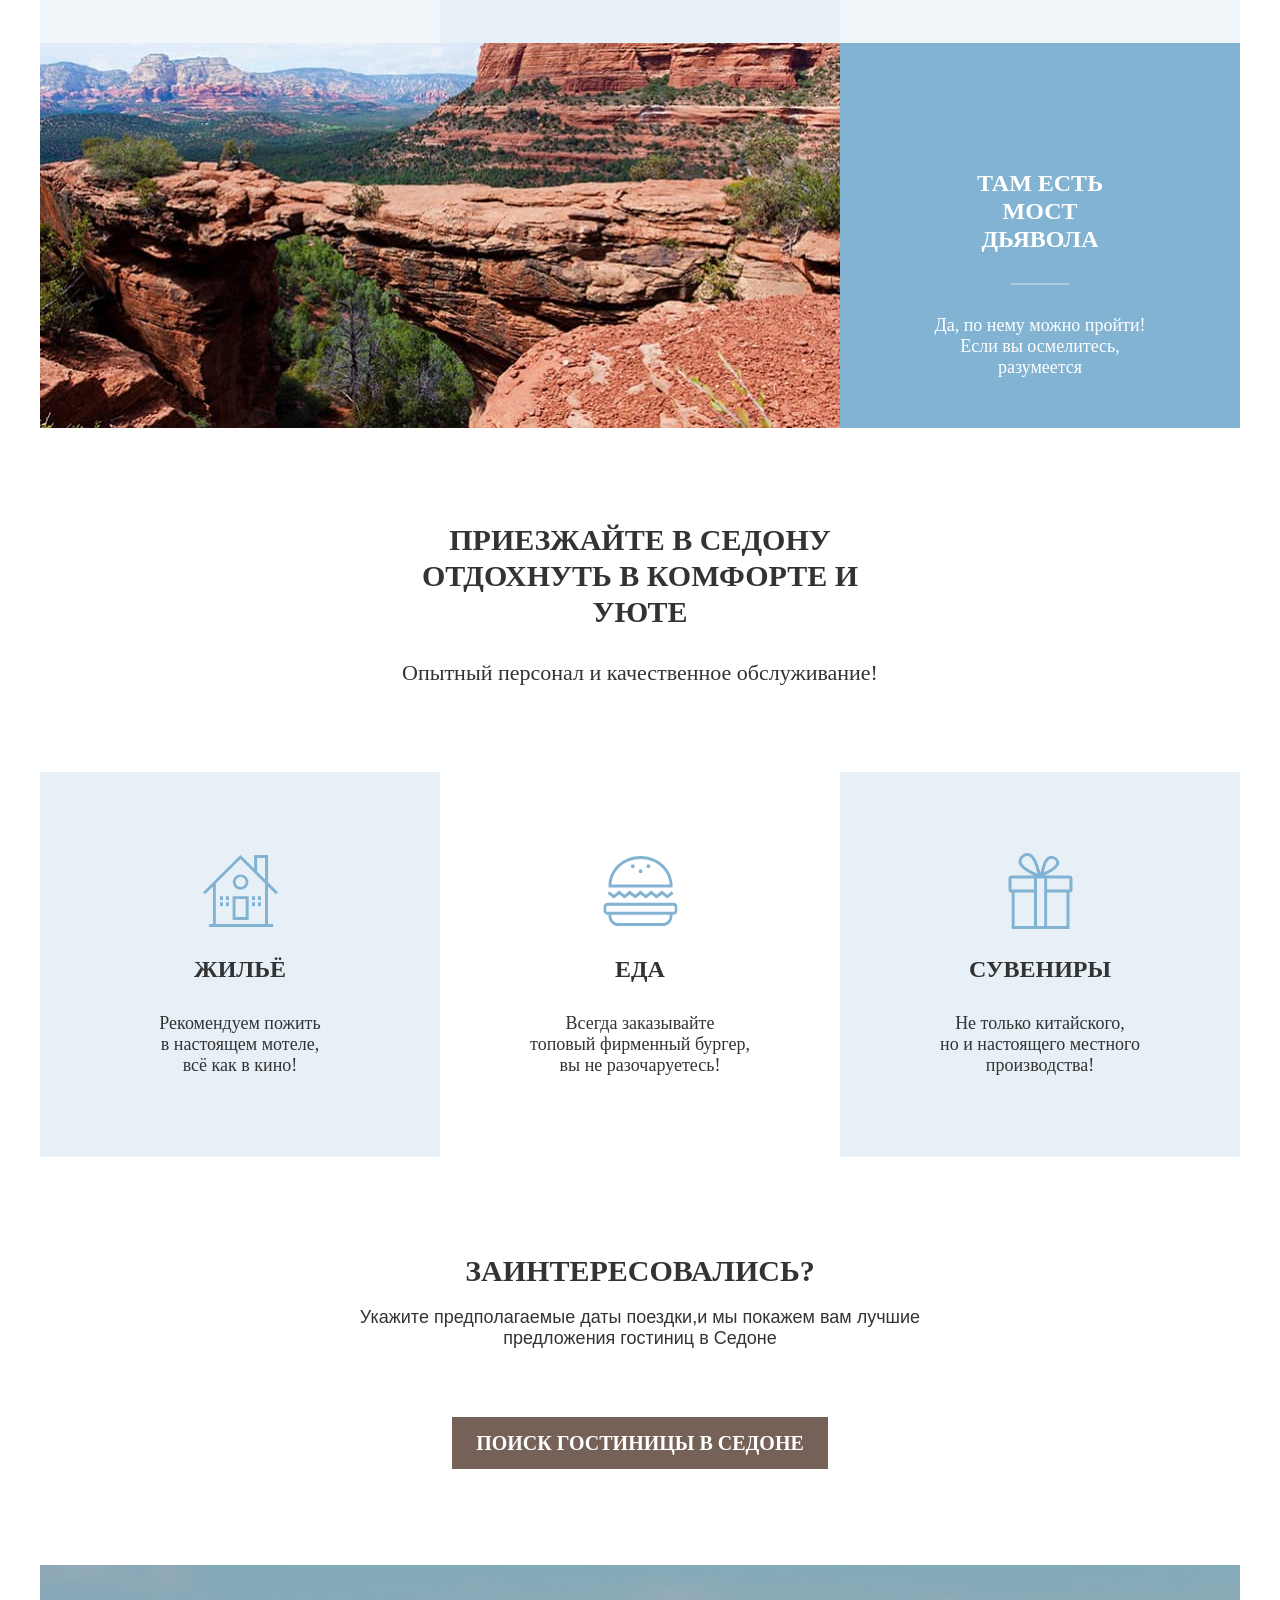
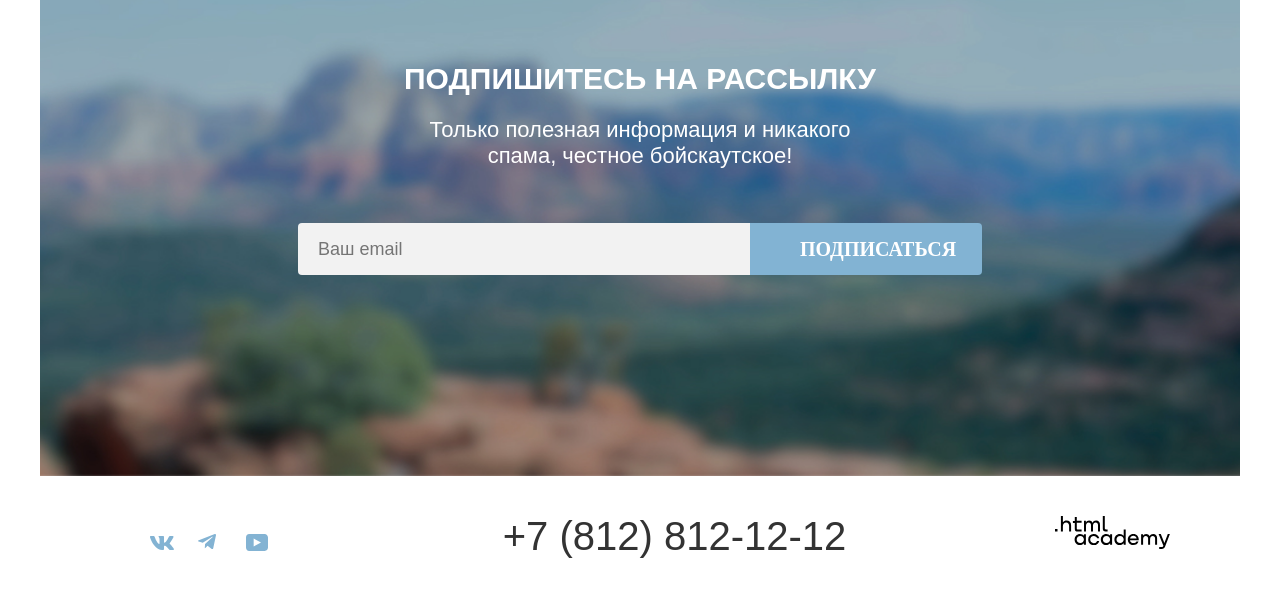
==== commit e5507d2c: "Add files via upload" ====
--- a/index.html
+++ b/index.html
@@ -53,7 +53,7 @@
     <main class="main-container">
       <section class="page-welcome">
       <h1 class="visually-hidden"> </h1>
-      <img src="images/welcome.svg" width="458" height="352" alt="Приветствие">
+      <img class="image-welcome" src="images/welcome.svg" width="458" height="352" alt="Приветствие">
       </section>
        <section class="advanteges">
         <h2 class="visually-hidden"></h2>
@@ -112,7 +112,7 @@
       <section class="interes">
         <h2 class="question">Заинтересовались?</h2>
         <p class="date">Укажите предполагаемые даты поездки,и мы покажем вам лучшие предложения гостиниц в Седоне</p>
-        <button class="button-seacrch-hotel" type="button">Поиск гостиницы в Седоне</button>
+        <button class="button-seacrch-hotel button-brown" type="button">Поиск гостиницы в Седоне</button>
       </section>
       <section class="subscribe-to-newsletter">
          <h2 class="title-newslatter"> Подпишитесь на рассылку </h2>
@@ -215,7 +215,7 @@
     </div>
     </div>
     </div>
-    <button class="serch-button button-blue" type="submit">Найти</button>
+    <button class="search-button-modal" type="submit">Найти</button>
 
 
   </form>
--- a/styles/styles.css
+++ b/styles/styles.css
@@ -4,7 +4,7 @@
   font-weight: 400;
   src: url("../fonts/ptsans-400.woff2") format("woff2");
   font-display: swap;
-} 
+}
 
 @font-face {
   font-family: "PT Sans";
@@ -13,7 +13,6 @@
   src: url("../fonts/ptsans-700.woff2") format("woff2");
   font-display: swap;
 }
-
 
 .visually-hidden {
   position: absolute;
@@ -26,8 +25,6 @@
   overflow: hidden;
 }
 
-
-
 html {
   height: 100%;
 }
@@ -49,7 +46,7 @@
 .page-container {
   display: flex;
   flex-direction: column;
-  height: 100%;
+  min-height: 100%;
   width: 1200px;
   margin: 0 auto;
 }
@@ -64,11 +61,12 @@
   align-items: center
 }
 
+
+
 a.logo{
 display: block;
 margin-bottom: -8px;
 position: relative;
-
 }
 
 /*Навигация*/
@@ -96,8 +94,6 @@
    bottom:-2px
   }
 
-
-
 .navigation-list{
 display:flex;
 flex-wrap: wrap;
@@ -105,7 +101,6 @@
 margin: 0;
 padding: 0;
 width:510px
-
 }
 
 .navigation-user{
@@ -147,19 +142,8 @@
   color: #fff;
 }
 
-/*
-.link-search
-.link-favorite{
-  width:44px;
-  height:64px;
-}
-/*
-
-
 /*Приветственная страница с фоном*/
-
 .page-welcome {
-  padding-top: 51px;
   min-height: 485px;
   background-image: url("../images/divider.svg"), url("../images/index-background.jpg");
   text-align: center;
@@ -167,8 +151,10 @@
   background-size: 100% auto, cover;
   background-color:#2d658a;
   background-position: bottom;
-
-
+}
+
+.image-welcome{
+padding:51px 371px 82px
 }
 
 /*Преимущества*/
@@ -196,7 +182,6 @@
   text-align: center;
   color: #333333;
   width:700px
-
 }
 
 .advanteges-list{
@@ -205,7 +190,6 @@
   display:flex;
   flex-wrap: wrap;
   }
-
 
 .advanteges-item {
   color:#333333;
@@ -229,8 +213,6 @@
   padding-bottom:102px
 }
 
-
-
 .advanteges-title {
   font-family: "PT Sans";
   font-weight: 700;
@@ -242,7 +224,6 @@
   margin-left: auto;
   margin-right: auto;
   margin-block-start:0;
-
 }
 
 .advanteges-title::after{
@@ -251,8 +232,6 @@
   display: block;
   width:60px;
   margin: 30px auto;
-
-
 }
 
 .advanteges-text{
@@ -300,9 +279,6 @@
   margin: 30px auto;
 }
 
-
-
-
 .advanteges-description {
   font-family: "PT Sans";
   font-weight: 700;
@@ -325,8 +301,6 @@
   width:60px;
   margin: 30px auto;
 }
-
-
 
 .advanteges-description-text {
   font-family: "PT Sans";
@@ -339,9 +313,6 @@
   padding-right:85px;
 }
 
-
-
-
 .advanteges-item{
  text-align: center;
 }
@@ -357,7 +328,6 @@
   background-color: #82b3d3;
   color: #ffffff;
   display:flex;
-
 }
 
 /*Сервис*/
@@ -374,16 +344,12 @@
   flex-wrap: wrap;
   padding: 0;
   min-height: 385px;
-
-
 }
 
 .services-item{
   width:400px;
   padding-top: 81px;
-
-
-   }
+  }
 
 .services-item::before{
   content:"";
@@ -391,7 +357,6 @@
   background-repeat: no-repeat;
   background-position: center;
   transform: translateX(-50%);
-
 }
 
 .service-house::before{
@@ -410,7 +375,6 @@
   background-image: url("../images/souvenirs-icon.svg");
   width: 75px;
   height: 76px;
-
 }
 
 
@@ -453,14 +417,10 @@
   margin-top:30px
 }
 
-
-
-
 .services-list li:nth-child(1){
 background-color:#83b3d333;
-
-
-}
+}
+
 .services-list li:nth-child(2){
 background-color:#ffffff
 }
@@ -491,9 +451,6 @@
   text-transform: uppercase;
   color: #333333;
 }
-
-
-
 
 .mail-catalog{
   text-align: center;
@@ -528,6 +485,7 @@
   border-radius: 4px 0 0 4px;
   border:none
 }
+
 .section-text{
   margin: 0 auto;
   padding-bottom: 54px;
@@ -537,7 +495,6 @@
   text-align: center;
 }
 
-
 .button-seacrch-hotel {
   font-family: "PT Sans";
   font-weight: 700;
@@ -549,6 +506,7 @@
   background-color: #756157;
   color: #ffffff;
   margin-top: 50px;
+  border:none
 }
 
 .information-newslatter{
@@ -560,10 +518,10 @@
   text-align: center;
 }
 
-  .interes{
-    text-align: center;
-    padding: 96px 304px
-  }
+.interes{
+text-align: center;
+padding: 96px 304px
+}
 
 
 /*ФОРМА*/
@@ -577,7 +535,8 @@
   padding-top: 96px;
   margin-top:0;
   text-align:center;
-  min-height: 415px;}
+  min-height: 415px;
+}
 
 .title-newslatter {
   font-size: 30px;
@@ -600,8 +559,6 @@
   font-size: 22x;
   line-height: 26px;
   }
-
-
 
 .form-email{
   display:flex;
@@ -664,10 +621,17 @@
   padding:0;
 }
 
+.breadcrumbs-link:hover{
+  opacity:0.6
+}
+
+.breadcrumbs-link:active{
+  opacity:0.3
+}
+
 .breadcrumbs-item{
   display: flex;
   align-items: center;
-
 }
 
 .breadcrumbs-item + .breadcrumbs-item::before{
@@ -679,7 +643,6 @@
   background-repeat: no-repeat;
 }
 
-
 .breadcrumbs-link-main{
 background-image: url("../images/home.svg");
 width: 13px;
@@ -687,9 +650,6 @@
 background-repeat: no-repeat;
 display: block;
 margin-top: 3px;
-
-
-
 }
 
 .control-check{
@@ -698,7 +658,6 @@
   border-radius:4px;
   background-color: #ffffff;
   border:none
-
 }
 
 .catalog-filters{
@@ -741,12 +700,7 @@
   border: none;
   margin-inline:0;
   padding-inline: 0;
-
-
-
-}
-
-
+}
 
 .housing-list{
   list-style: none;
@@ -783,16 +737,11 @@
   position: relative;
 }
 
-
-  .from{
-  position: absolute;
-  color: rgba(0, 0, 0, 0.3);
-  top: 12px;
-  left: 106px;
-
-}
-
-.to{
+.label-price{
+  position: relative;
+}
+
+.choice{
   position: absolute;
   color: rgba(0, 0, 0, 0.3);
   top: 12px;
@@ -811,7 +760,11 @@
   border:none;
   box-sizing: border-box;
   appearance: textfield;
-
+  outline:none
+}
+
+.input-price:focus{
+outline: 3px solid #83B3D3;
 }
 
 .input-from{
@@ -820,7 +773,6 @@
 
 .input-to {
 border-radius: 0 4px 4px 0;
-
 }
 
 .control{
@@ -835,18 +787,39 @@
   width: 20px;
   height: 20px;
   border-radius: 4px;
-
-}
-
-.control-input:hover{
-  color: red;
-}
-
+}
 
 .control-input:checked{
 background-image: url("../images/check.svg");
 background-repeat: no-repeat;
 background-position:center;
+}
+
+.item-option:hover,
+.control-input:checked:hover{
+  opacity: 0.6;
+}
+
+.item-option:active,
+.control-input:checked:active{
+  fill: #3f5e72;
+
+}
+
+.control-input:checked:focus{
+  border: 3px solid #83b3d3;
+}
+
+.check-housing:checked:hover{
+  opacity: 0.6;
+ }
+
+.check-housing:checked:focus{
+   outline: 3px solid #83b3d3;
+}
+
+.check-housing:checked:active{
+  fill: #3f5e72;
 }
 
 .check-housing{
@@ -866,7 +839,6 @@
   background-color: #3F5E72;
   right:5px;
   top:5px
-
 }
 
 .range{
@@ -902,7 +874,6 @@
 
 .submit-reset-filter{
   margin-left:70px;
-
 }
 
 .header-inner {
@@ -914,7 +885,6 @@
   min-height: 307px;
   padding:35px 70px 70px 70px;
   width: 1060px;
-
 }
 
 .select-control:hover,
@@ -991,7 +961,12 @@
 
 .button-brown:hover,
 .button-brown:focus{
-  background: #615048;
+  background-color: #615048;
+}
+
+.button-brown:active{
+  color: rgba(255, 255, 255, 0.30);
+  background-color: #756157
 }
 
 
@@ -1017,6 +992,12 @@
 }
 
 
+
+.button-blue:active{
+  color: rgba(255, 255, 255, 0.30);
+  background-color: #82B3D3
+}
+
 .button-green {
   font-family: "PT Sans";
   text-align: center;
@@ -1035,8 +1016,14 @@
 
 .button-green:hover,
 .button-green:focus{
-  background: #6c9e42;
-}
+  background-color:#6c9e42
+}
+
+.button-green:active{
+  color: rgba(255, 255, 255, 0.30);
+  background-color: #7DB54F;
+}
+
 
 
 a {
@@ -1074,7 +1061,7 @@
   flex-wrap:wrap;
   list-style-type: none;
   gap:8px;
-  min-width: 160px;
+  width: 175px;
   padding-inline-start:0;
 
 
@@ -1125,7 +1112,6 @@
   background-position: center;
 }
 
-
 .sort-link-list:hover{
 border: 2px solid #000
 }
@@ -1137,6 +1123,7 @@
 .sort-link-list:active{
 border: 2px solid black;
 }
+
 
 
 /*Карточка*/
@@ -1148,8 +1135,6 @@
   list-style:none;
   gap:20px;
   padding-left:0
-
-
 }
 
 .hotel-card{
@@ -1160,8 +1145,6 @@
   grid-template-rows: auto min-content min-content min-content min-content;
   border: 1px solid #E6E6E6;
   border-radius: 4px;
-
-
  }
 
  .hotel-card-image-link{
@@ -1169,10 +1152,6 @@
   grid-column: 1/-1;
 
 }
-
-
-
-
 
 .footer-container{
   display: flex;
@@ -1181,9 +1160,7 @@
   padding-right:70px;
   padding-bottom: 30px;
   padding-left: 70px;
-
-}
-
+}
 
 /* Пагинация*/
 
@@ -1234,7 +1211,6 @@
   font-size: 20px;
   align-items: center;
   line-height: 60px;
-
  }
 
 .pagination-dots {
@@ -1253,13 +1229,13 @@
   list-style: none;
   margin-bottom:5px;
   min-width:142px
-
-
-}
+}
+
 .social-media-item{
   width:48px;
   height:40px
 }
+
 .phone-number{
   font-family: "PT Sans", sans-serif;
   font-size: 40px;
@@ -1281,7 +1257,6 @@
 .htmlacademy-link:focus path{
   fill: #756157;
 }
-
 
 .htmlacademy-link path:active{
   fill: rgba(117, 97, 87, 0.30);
@@ -1341,9 +1316,8 @@
   width:100%;
   min-height:100%;
   background-color: rgba(242, 242, 242, 0.80);
-  display:none
-
-
+  z-index: 100;
+  display: none
 }
 
 .modal-window{
@@ -1354,7 +1328,8 @@
   margin:auto;
   border-radius: 30px;
   box-shadow: 0 25px 50px 0 rgba(0, 0, 0, 0.15);
-
+  padding:64px 70px;
+  box-sizing: border-box;
 }
 
 .modal-title{
@@ -1367,13 +1342,14 @@
   text-transform: uppercase;
   margin-block-start:0;
   margin-block-end:0;
-  margin-top:64px;
-  padding-left:70px;
   margin-bottom:64px
 }
 
 .modal-button-close{
   position:absolute;
+  background-image: url("../images/modal-close.svg");
+  background-position: center;
+  background-repeat: no-repeat;
   border: none;
   background-color:#f2f2f2;
   border-radius: 50%;
@@ -1383,25 +1359,22 @@
   right: 52px;
 }
 
-.modal-form{
-  padding-left:70px
-
-}
+.modal-button-close:hover{
+  background-color:#e6e6e6;
+}
+
+.modal-button-close:focus{
+  outline: 3px solid #83b3d3;
+}
+
 .label-text{
   font-size:20px;
   line-height:24px;
   font-weight:700
 }
 
-
 .clients-field{
   display: flex;
-}
-
-.modal-field{
-  display: grid;
-  grid-template-columns: 120px auto;
-  gap:24px;
   align-items: center;
 }
 
@@ -1415,11 +1388,29 @@
  line-height: 24px;
   width: 440px;
   height: 48px;
-  background: #F2F2F2;
+  background-color: #F2F2F2;
   border: none;
   border-radius: 4px;
   padding-left:20px;
   box-sizing: border-box;
+}
+
+.date-arrive:hover{
+background-color:#e6e6e6;
+}
+
+.date-arrive:focus{
+background-color:#e6e6e6;
+border: 3px solid #83B3D3;
+}
+
+.date-departure:hover{
+  background-color:#e6e6e6;
+}
+
+.date-departure:focus{
+  background-color:#e6e6e6;
+  border: 3px solid #83B3D3;
 }
 
 .wrong-date{
@@ -1431,8 +1422,6 @@
  line-height: 21px;
  margin-top:4px;
  margin-bottom: 23px;
-
-
 }
 
 .right-date{
@@ -1444,3 +1433,203 @@
  margin-top:4px;
  margin-bottom: 23px;
 }
+
+.calendar{
+  width:20px;
+  height:20px;
+  position: absolute;
+  background-image: url("../images/date.svg");
+  background-repeat: no-repeat;
+  border: none;
+  opacity: 0.3;
+  top: 14px;
+  right: 20px;
+  background-position: center;
+  background-color: #F2F2F2;
+}
+
+.modal-field{
+  display: flex;
+  align-items: center;
+  gap:23px;
+  position: relative;
+}
+
+.button-modal{
+  display:flex;
+  margin-left: 46px;
+  margin-right: 87px;
+  position: relative;
+}
+
+.field-count{
+  width: 31px;
+  height: 48px;
+  padding: 14px 10px;
+  box-sizing: border-box;
+  color: #000;
+  text-align: center;
+  font-size: 18px;
+  font-style: normal;
+  font-weight: 700;
+  line-height: 20px;
+  border: none;
+  background-color: #F2F2F2;
+  appearance:textfield;
+  border-top-right-radius: 0;
+  outline: none;
+  }
+
+input::-webkit-outer-spin-button,
+input::-webkit-inner-spin-button {
+    -webkit-appearance: none;
+
+}
+
+
+
+.button-minus{
+  width: 40px;
+  height: 48px;
+  background-color: #f2f2f2;
+  border:none;
+  background-repeat: no-repeat;
+  background-position: center;
+  border-bottom-left-radius: 4px;
+  border-top-left-radius: 4px;
+  position:relative;
+}
+
+.button-minus::before{
+content:"";
+background-image: url("../images/minus.svg");
+background-repeat: no-repeat;
+position: absolute;
+background-position: center;
+width:20px;
+height:20px;
+left: 14px;
+bottom: 14px;
+right: -14px;
+
+}
+
+.button-minus:focus::before{
+  outline: 3px solid #83b3d3;
+  border-radius: 4px;
+}
+
+.button-plus{
+  width: 40px;
+  height: 48px;
+  border:none;
+  background-color: #f2f2f2;
+  color: rgba(117, 97, 87, 0.30);
+  border-radius: 4px;
+  fill: rgba(117, 97, 87, 0.30);
+  border-top-left-radius: 0;
+  border-bottom-left-radius: 0;
+  background-repeat: no-repeat;
+  background-position: center;
+}
+
+
+.button-plus:after{
+  content:"";
+  width:20px;
+  height:20px;
+  border:none;
+  background-color: #f2f2f2;
+  color: rgba(117, 97, 87, 0.30);
+  border-radius: 4px;
+  fill: rgba(117, 97, 87, 0.30);
+  border-top-left-radius: 0;
+  border-bottom-left-radius: 0;
+  background-image: url("../images/plus.svg");
+  background-repeat: no-repeat;
+  background-position: center;
+  position: absolute;
+  right: 10px;
+  bottom: -3px;
+  top: 14px;
+}
+
+.button-plus:focus::after{
+  outline: 3px solid #83b3d3;
+  border-radius: 4px;
+}
+
+
+
+.tooltip{
+  background-image: url("../images/tooltip.svg");
+  background-color: #83b3d3;
+  width:26px;
+  height:26px;
+  position:relative;
+  border-radius: 50%;
+  margin-left: 10px;
+}
+
+.tooltip-text{
+color: #fff;
+font-family: "PT Sans",sans-serif;
+font-size: 16px;
+font-style: normal;
+font-weight: 400;
+line-height: 20px;
+background-color: #333;
+width: 256px;
+height: 143px;
+border-radius: 10px;
+position: absolute;
+padding:15px 18px 22px;
+box-sizing: border-box;
+bottom: 25px;
+transform: translateX(-110px);
+right: 0;
+display: none;
+}
+
+.tooltip-text::after{
+content:"";
+position: absolute;
+width: 19px;
+height: 9px;
+background-image: url("../images/figure.svg");
+bottom: 0;
+top: -9px;
+left: 115px;
+}
+
+.tooltip:hover+.tooltip-text{
+  display: block;
+}
+
+.search-button-modal{
+  width:577px;
+  height:60px;
+  margin-top: 48px;
+  background-color: #83B3D3;
+  border: none;
+  border-radius: 4px;
+  margin-bottom: 64px;
+  color: #fff;
+  text-align: center;
+  font-family: "PT Sans",sans-serif;
+  font-size: 20px;
+  font-style: normal;
+  font-weight: 700;
+  line-height: 24px;
+  text-transform: uppercase;
+}
+
+.search-button-modal:hover,
+.search-button-modal:focus{
+background-color:#68a2ca;
+}
+
+.search-button-modal:active{
+  color:rgba(255, 255, 255, 0.30);
+  background-color:#68a2ca;
+}
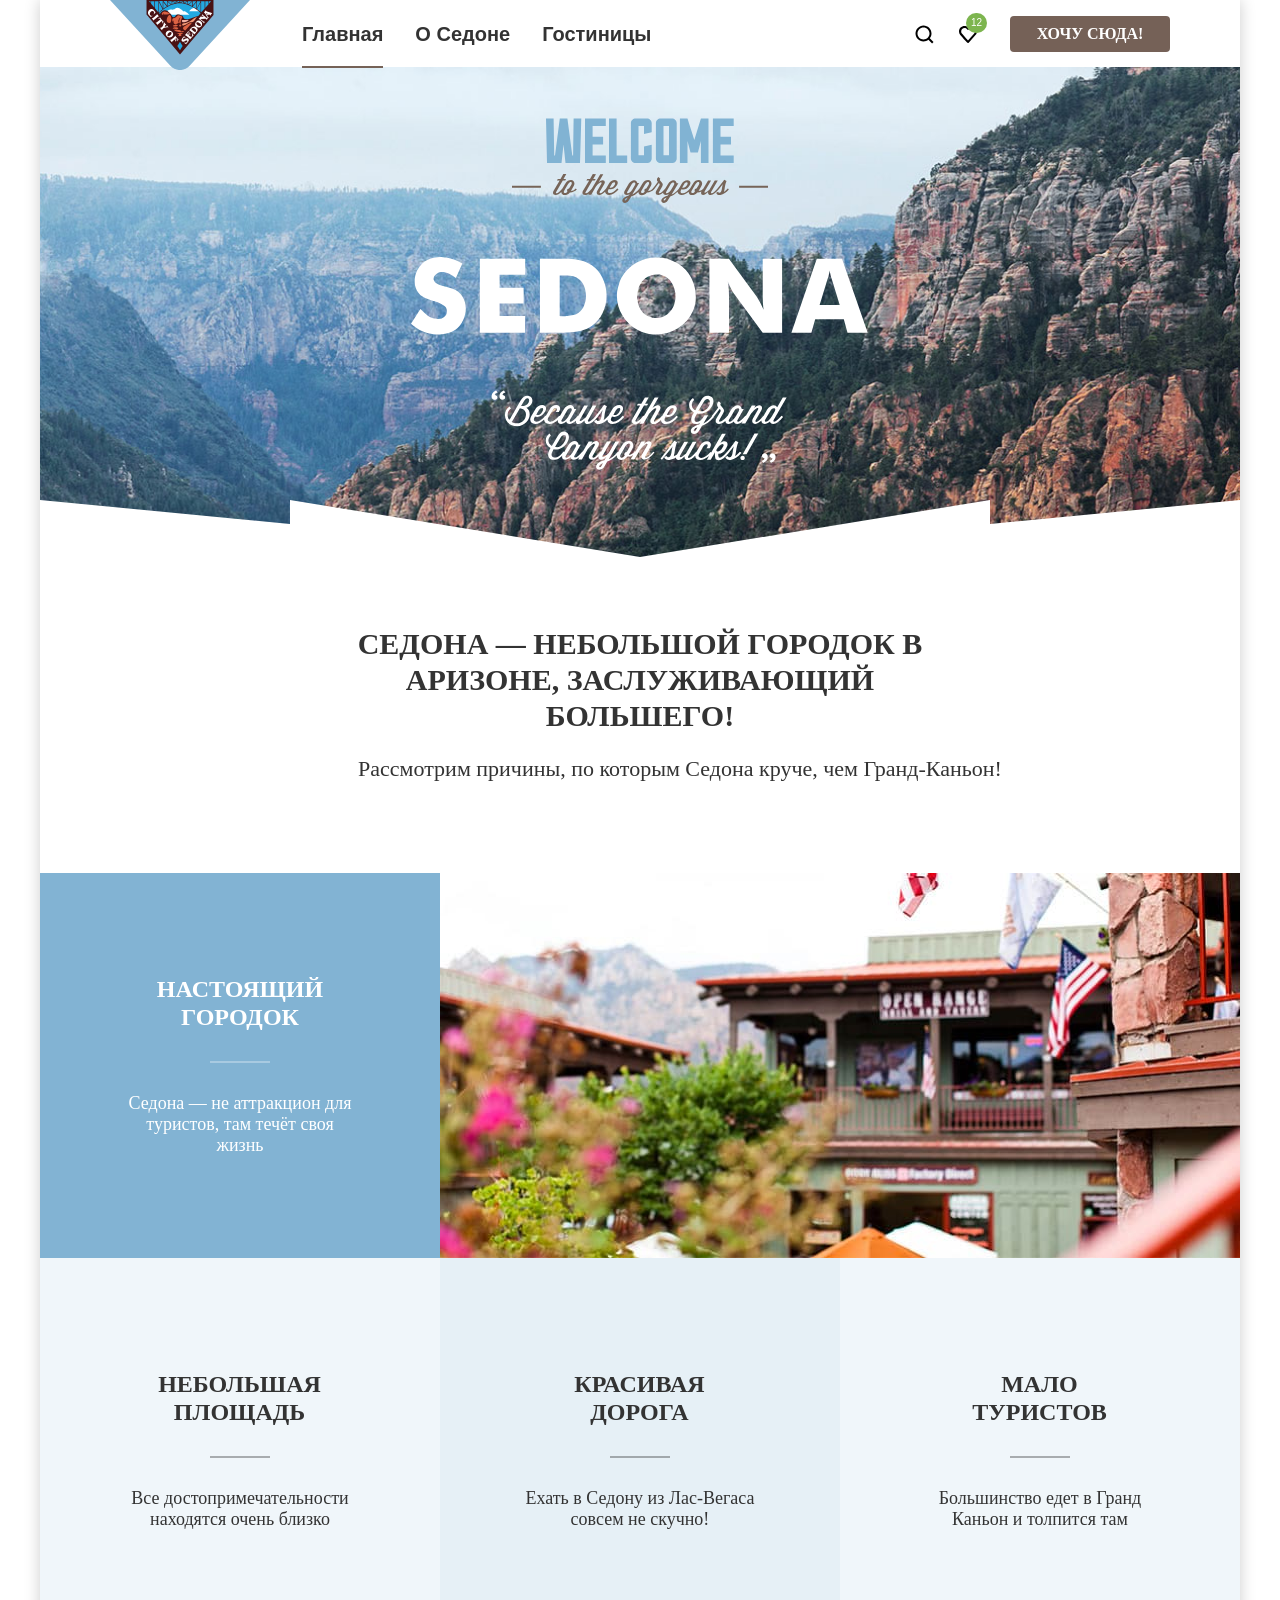
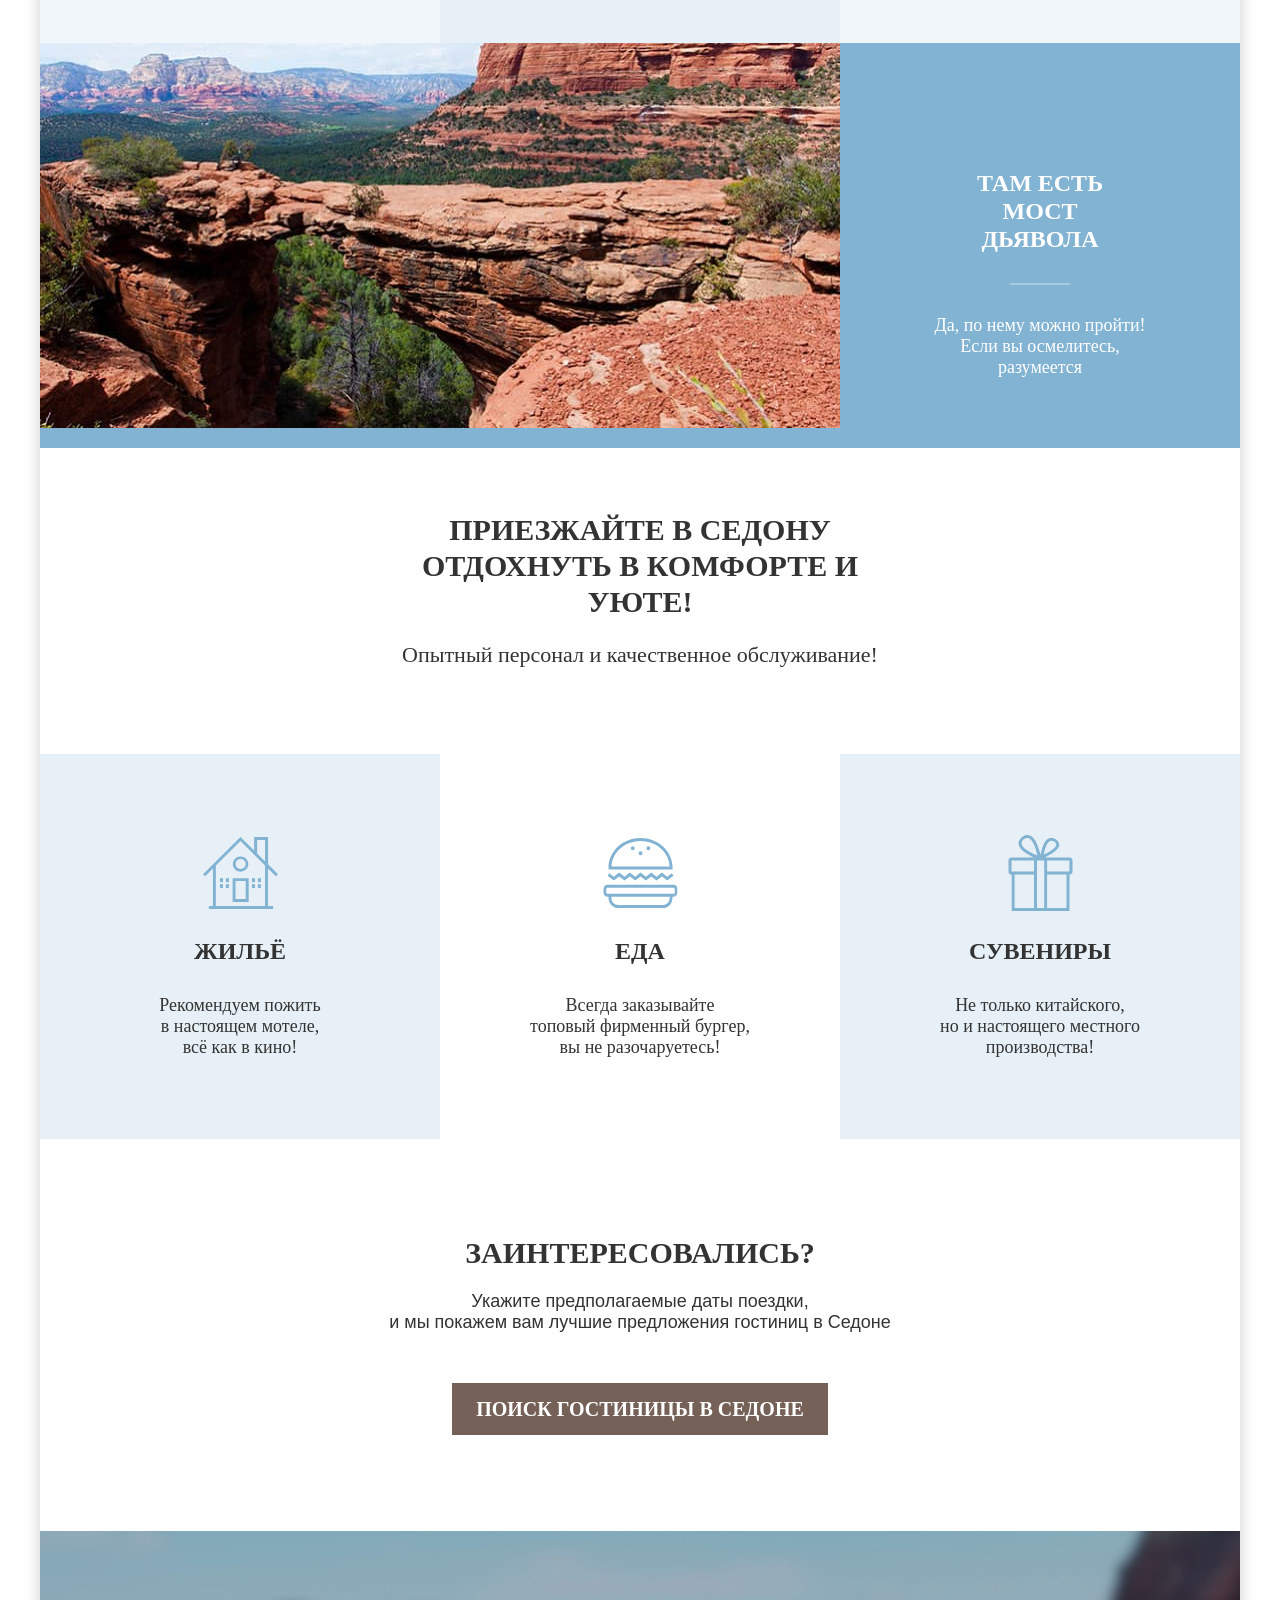
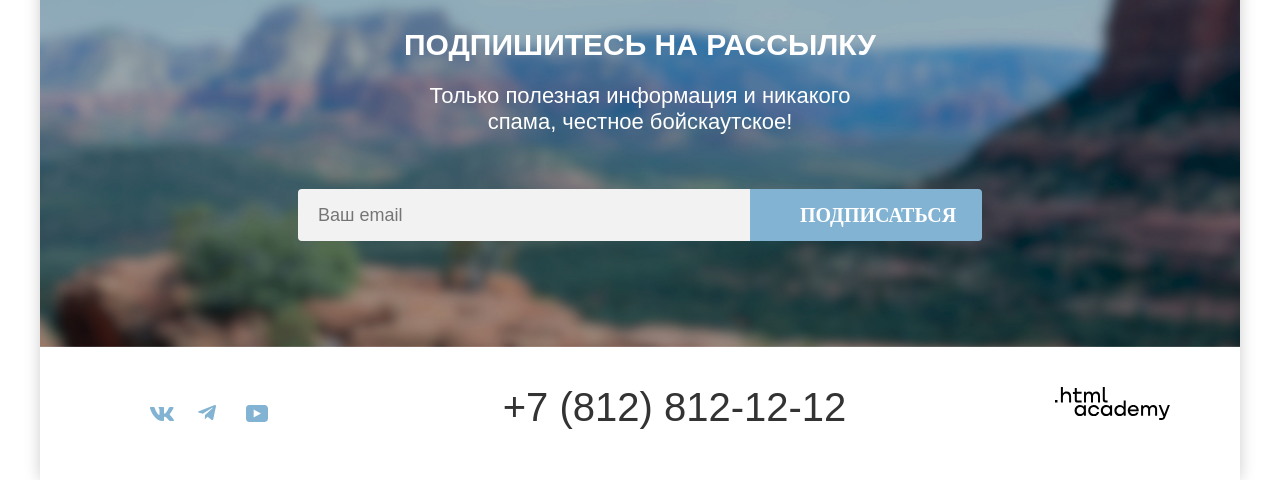
==== commit 1ec24472: "Add files via upload" ====
--- a/index.html
+++ b/index.html
@@ -1,223 +1,212 @@
 <!DOCTYPE html>
 <html lang="ru">
-  <head>
-    <meta charset="utf-8">
-    <title>HTML Academy: Седона</title>
-    <link rel="stylesheet" href="styles/styles.css">
-    <link rel="icon" href="favicon.ico" sizes="32x32">
-  </head>
-  <body>
-    <div class="page-container">
-    <header class="hero-page">
-           <nav class="navigation">
-        <a class="logo" href="index.html">
-        <img src="images/logo-Sedona.svg" width="140" height="70" alt="Логотип Седоны">
-        </a>
-        <ul class="navigation-list">
-          <li class="navigation-iterm">
-            <a class="navigation-link navigation-link-active" href="index.html">Главная</a>
-          </li>
-          <li class="navigation-iterm">
-            <a class="navigation-link" href="about.html">О Cедоне</a>
-          </li>
-          <li class="navigation-iterm">
-            <a class="navigation-link" href="catalog.html">Гостиницы</a>
-          </li>
-          </ul>
-          <ul class="navigation-user">
-         <li class="navigation-iterm">
-         <a class="navigation-link link-user" href="#">
-          <svg xmlns="http://www.w3.org/2000/svg" width="20" height="20" viewBox="0 0 20 20" fill="none">
+<head>
+<meta charset="utf-8">
+<title>HTML Academy: Седона</title>
+<link rel="stylesheet" href="styles/styles.css">
+<link rel="icon" href="favicon.ico" sizes="32x32">
+</head>
+<body>
+<div class="page-container">
+<header class="hero-page">
+<nav class="navigation">
+<a class="logo" href="index.html">
+<img src="images/logo-Sedona.svg" width="140" height="70" alt="Логотип Седоны">
+</a>
+<ul class="navigation-list">
+<li class="navigation-iterm">
+<a class="navigation-link navigation-link-active" href="index.html">Главная </a>
+</li>
+<li class="navigation-iterm">
+<a class="navigation-link" href="about.html">О Cедоне </a>
+</li>
+<li class="navigation-iterm">
+<a class="navigation-link" href="catalog.html">Гостиницы </a>
+</li>
+</ul>
+<ul class="navigation-user">
+<li class="navigation-iterm">
+<a class="navigation-link link-user" href="#">
+<svg xmlns="http://www.w3.org/2000/svg" width="20" height="20" viewBox="0 0 20 20" fill="none">
 <path d="M19.5 18.0083L15.8 14.3287C16.8 13.0359 17.5 11.3453 17.5 9.4558C17.5 5.08011 13.9 1.5 9.5 1.5C5.1 1.5 1.5 5.17956 1.5 9.55525C1.5 13.9309 5.1 17.511 9.5 17.511C11.3 17.511 13 16.9144 14.4 15.8204L18.1 19.5L19.5 18.0083ZM9.5 15.5221C6.2 15.5221 3.5 12.837 3.5 9.55525C3.5 6.27348 6.2 3.5884 9.5 3.5884C12.8 3.5884 15.5 6.27348 15.5 9.55525C15.5 12.837 12.8 15.5221 9.5 15.5221Z" fill="black"/>
 </svg>
-          <span class="visually-hidden">
-          Поиск
-          </span>
-        <span class="visually-hidden"></span>
-        </a>
-         </li>
-          <li class="navigation-iterm">
-            <a class="navigation-link link-user" href="#">
-                  <svg xmlns="http://www.w3.org/2000/svg" width="20" height="20" viewBox="0 0 20 20" fill="none">
+<span class="visually-hidden"> Поиск </span>
+</a>
+</li>
+<li class="navigation-iterm">
+<a class="navigation-link link-user" href="#">
+<svg xmlns="http://www.w3.org/2000/svg" width="20" height="20" viewBox="0 0 20 20" fill="none">
 <path d="M9.9 19C9.6 19 9.3 18.9 9.1 18.6C3.7 12.5 2.4 11.1 2.1 10.7C1.4 9.8 1 8.6 1 7.4C1 4.4 3.4 2 6.5 2C7.8 2 9 2.5 10 3.3C11 2.5 12.3 2 13.5 2C16.5 2 19 4.4 19 7.4C19 8.7 18.5 9.9 17.7 10.8L10.7 18.7C10.5 18.9 10.3 19 9.9 19ZM3.9 9.5C4.2 9.9 7.4 13.5 10 16.4L16.2 9.4C16.7 8.9 16.9 8.2 16.9 7.4C16.9 5.6 15.4 4.1 13.6 4.1C12.6 4.1 11.6 4.6 10.9 5.4C10.6 5.7 10.3 5.8 10 5.8C9.7 5.8 9.4 5.6 9.2 5.4C8.5 4.6 7.5 4.1 6.5 4.1C4.7 4.1 3.2 5.6 3.2 7.4C3.1 8.3 3.5 9 3.9 9.5C3.8 9.5 3.8 9.5 3.9 9.5Z" fill="black"/>
 </svg>
-              <span class="visually-hidden">12</span>
-              <span class="favorites">12</span>
-            </a>
-             <li class="navigation-iterm">
-            <a href="#"  class="button-want button-brown">Хочу сюда!</a>
-        </li>
-        </ul>
-      </nav>
-    </header>
-    <main class="main-container">
-      <section class="page-welcome">
-      <h1 class="visually-hidden"> </h1>
-      <img class="image-welcome" src="images/welcome.svg" width="458" height="352" alt="Приветствие">
-      </section>
-       <section class="advanteges">
-        <h2 class="visually-hidden"></h2>
-        <div class="advanages-container">
-        <p class="advanteges-head"> Седона - небольшой городок в Аризоне,<br> заслуживающий большего!</p>
-        <p class="advantages-reasons"> Рассмотрим причины, по которым Седона круче, чем Гранд-Каньон!</p>
-       </div>
-        <ul class="advanteges-list">
-          <li class="advanteges-item-city">
-            <div class="city-sedona">
-            <h3 class="advanteges-title"> Настоящий городок</h3>
-            <p class="advanteges-text">Седона — не аттракцион для туристов, там течёт своя жизнь</p>
-            </div>
-            <img src="images/street.jpg" width="800" height="385" alt= "Улица Седоны">
-            </li>
-            <li class="advanteges-item">
-            <h3 class="advanteges-description"> Небольшая площадь </h3>
-            <p class="advanteges-description-text">Все достопримечательности находятся очень близко</p>
-            </li>
-          <li class="advanteges-item advanteges-even">
-            <h3 class="advanteges-description"> Красивая дорога </h3>
-            <p class="advanteges-description-text">Ехать в Седону из Лас-Вегаса совсем не скучно!</p>
-           </li>
-          <li class="advanteges-item">
-            <h3 class="advanteges-description"> Мало туристов </h3>
-            <p class="advanteges-description-text">Большинство едет в Гранд Каньон и толпится там</p>
-            </li>
-          <li class="advanteges-item-bridge">
-            <img src="images/bridge.jpg" width="800" height="385" alt="Фото моста дьявола">
-            <div class="photo-bridge">
-            <h3 class="advantages-bridge-title"> Там есть мост дьявола</h3>
-            <p class="advantages-bridge-text"> Да, по нему можно пройти! Если вы осмелитесь, разумеется </p>
-            </div>
-          </li>
-          </ul>
-      </section>
-      <section class="services">
-        <div class="service-container">
-        <h3 class="services-title">Приезжайте в Седону отдохнуть в комфорте и уюте</h3>
-        <p class="main-services"> Опытный персонал и качественное обслуживание!</p>
-        </div>
-        <ul class="services-list">
-       <li class="services-item service-house">
-       <h3 class="services-description"> Жильё </h3>
-       <p class="services-text">Рекомендуем пожить <br> в настоящем мотеле,<br> всё как в кино!</p>
-       </li>
-       <li class="services-item service-food">
-        <h3 class="services-description">  Еда </h3>
-       <p class="services-text" >Всегда заказывайте <br> топовый фирменный бургер, вы не разочаруетесь!</p>
-       <li class="services-item service-souvenirs">
-             <h3 class="services-description"> Сувениры </h3>
-       <p class="services-text">Не только китайского,<br> но и настоящего местного производства!</p>
-       </li>
-       </ul>
-      </section>
-      <section class="interes">
-        <h2 class="question">Заинтересовались?</h2>
-        <p class="date">Укажите предполагаемые даты поездки,и мы покажем вам лучшие предложения гостиниц в Седоне</p>
-        <button class="button-seacrch-hotel button-brown" type="button">Поиск гостиницы в Седоне</button>
-      </section>
-      <section class="subscribe-to-newsletter">
-         <h2 class="title-newslatter"> Подпишитесь на рассылку </h2>
-        <p class="information-newslatter">Только полезная информация и никакого спама, честное бойскаутское!</p>
-         <form class="form-email" action="https://echo.htmlacademy.ru/" method="post">
-          <label for="email"> </label>
-          <input class="your-mail" id="email" type="e-mail" name="e-mail"  placeholder="Ваш email" required>
-          <button class="subscribe-button button-blue" type="submit">Подписаться </button>
-        </form>
-        </section>
-    </main>
-      <footer class="footer-container">
-      <section class="social-media">
-        <h2 class="visually-hidden"> </h2>
-        <ul class="social-media-list">
-          <li class="social-media-item social">
-            <a class="social-link" href="https://vk.com/htmlacademy">
-             <svg class="social-link-icon" xmlns="http://www.w3.org/2000/svg" width="24" height="14" viewBox="0 0 24 14" fill="none">
+<span class="favorites">12</span>
+</a>
+<li class="navigation-iterm">
+<a href="#" class="button-want button-brown">Хочу сюда!</a>
+</li>
+</ul>
+</nav>
+</header>
+<main class="main-container">
+<section class="page-welcome">
+<h1 class="visually-hidden">Приветствие</h1>
+<img class="image-welcome" src="images/welcome.svg" width="458" height="352" alt="Приветствие">
+</section>
+<section class="advanteges">
+<h2 class="visually-hidden">Преимущества</h2>
+<div class="advanages-container">
+<p class="advanteges-head"> Седона — небольшой городок в Аризоне, заслуживающий большего!</p>
+<p class="advantages-reasons"> Рассмотрим причины, по которым Седона круче, чем Гранд-Каньон!</p>
+</div>
+<ul class="advanteges-list">
+<li class="advanteges-item-city">
+<div class="city-sedona">
+<h3 class="advanteges-title"> Настоящий городок</h3>
+<p class="advanteges-text">Седона — не аттракцион для туристов, там течёт своя жизнь</p>
+</div>
+<img src="images/street.jpg" width="800" height="385" alt= "Улица Седоны">
+</li>
+<li class="advanteges-item">
+<h3 class="advanteges-description"> Небольшая площадь </h3>
+<p class="advanteges-description-text">Все достопримечательности находятся очень близко</p>
+</li>
+<li class="advanteges-item advanteges-even">
+<h3 class="advanteges-description"> Красивая <br> дорога </h3>
+<p class="advanteges-description-text">Ехать в Седону из Лас-Вегаса совсем не скучно!</p>
+</li>
+<li class="advanteges-item">
+<h3 class="advanteges-description"> Мало <br> туристов </h3>
+<p class="advanteges-description-text">Большинство едет в Гранд Каньон и толпится там</p>
+</li>
+<li class="advanteges-item-bridge">
+<img src="images/bridge.jpg" width="800" height="385" alt="Фото моста дьявола">
+<div class="photo-bridge">
+<h3 class="advantages-bridge-title"> Там есть <br> мост дьявола</h3>
+<p class="advantages-bridge-text"> Да, по нему можно пройти! Если вы осмелитесь, разумеется </p>
+</div>
+</li>
+</ul>
+</section>
+<section class="services">
+<h2 class="visually-hidden">Сервис</h2>
+<div class="service-container">
+<h3 class="services-title">Приезжайте в Седону отдохнуть в комфорте и уюте!</h3>
+<p class="main-services"> Опытный персонал и качественное обслуживание!</p>
+</div>
+<ul class="services-list">
+<li class="services-item service-house">
+<h3 class="services-description"> Жильё </h3>
+<p class="services-text">Рекомендуем пожить <br> в настоящем мотеле,<br> всё как в кино!</p>
+</li>
+<li class="services-item service-food">
+<h3 class="services-description">  Еда </h3>
+<p class="services-text" >Всегда заказывайте <br> топовый фирменный бургер, вы не разочаруетесь!</p>
+<li class="services-item service-souvenirs">
+<h3 class="services-description"> Сувениры </h3>
+<p class="services-text">Не только китайского,<br> но и настоящего местного производства!</p>
+</li>
+</ul>
+</section>
+<section class="interes">
+<h2 class="question">Заинтересовались?</h2>
+<p class="date">Укажите предполагаемые даты поездки,<br> и мы покажем вам лучшие предложения гостиниц в Седоне</p>
+<button class="button-seacrch-hotel button-brown" type="button">Поиск гостиницы в Седоне</button>
+</section>
+<section class="subscribe-to-newsletter">
+<h2 class="title-newslatter"> Подпишитесь на рассылку </h2>
+<p class="information-newslatter">Только полезная информация и никакого спама, честное бойскаутское!</p>
+<form class="form-email" action="https://echo.htmlacademy.ru/" method="post">
+<label for="email"> </label>
+<input class="your-mail" id="email" type="email" name="e-mail"  placeholder="Ваш email" required>
+<button class="subscribe-button button-blue" type="submit">Подписаться </button>
+</form>
+</section>
+  </main>
+<footer class="footer-container">
+<section class="social-media">
+<h2 class="visually-hidden">Подвал сайта</h2>
+<ul class="social-media-list">
+<li class="social-media-item social">
+<a class="social-link" href="https://vk.com/htmlacademy">
+<svg class="social-link-icon" xmlns="http://www.w3.org/2000/svg" width="24" height="14" viewBox="0 0 24 14" fill="none">
 <path fill-rule="evenodd" clip-rule="evenodd" d="M23.45 0.948C23.616 0.402 23.45 0 22.655 0H20.03C19.362 0 19.054 0.347 18.887 0.73C18.887 0.73 17.552 3.926 15.661 6.002C15.049 6.604 14.771 6.795 14.437 6.795C14.27 6.795 14.019 6.604 14.019 6.057V0.948C14.019 0.292 13.835 0 13.279 0H9.151C8.734 0 8.483 0.304 8.483 0.593C8.483 1.214 9.429 1.358 9.526 3.106V6.904C9.526 7.737 9.373 7.888 9.039 7.888C8.149 7.888 5.984 4.677 4.699 1.003C4.45 0.288 4.198 0 3.527 0H0.9C0.15 0 0 0.347 0 0.73C0 1.412 0.89 4.8 4.145 9.281C6.315 12.341 9.37 14 12.153 14C13.822 14 14.028 13.632 14.028 12.997V10.684C14.028 9.947 14.186 9.8 14.715 9.8C15.105 9.8 15.772 9.992 17.33 11.467C19.11 13.216 19.403 14 20.405 14H23.03C23.78 14 24.156 13.632 23.94 12.904C23.702 12.18 22.852 11.129 21.725 9.882C21.113 9.172 20.195 8.407 19.916 8.024C19.527 7.533 19.638 7.314 19.916 6.877C19.916 6.877 23.116 2.451 23.449 0.948H23.45Z" fill="#83B3D3"/>
 </svg>
-            </a>
-          </li>
-          <li class="social-media-item social">
-            <a class="social-link" href="https://t.me/htmlacademy">
-              <svg class= "social-link-icon" xmlns="http://www.w3.org/2000/svg" width="18" height="16" viewBox="0 0 18 16" fill="none">
+</a>
+</li>
+<li class="social-media-item social">
+<a class="social-link" href="https://t.me/htmlacademy">
+<svg class= "social-link-icon" xmlns="http://www.w3.org/2000/svg" width="18" height="16" viewBox="0 0 18 16" fill="none">
 <path d="M16.785 0.0992597L0.840489 6.24776C-0.247661 6.68481 -0.241365 7.29184 0.640845 7.56253L4.73445 8.83953L14.2058 2.8637C14.6537 2.59121 15.0629 2.7378 14.7265 3.03636L7.05283 9.96185H7.05103L7.05283 9.96275L6.77045 14.1823C7.18413 14.1823 7.36669 13.9925 7.59871 13.7686L9.58705 11.8351L13.7229 14.89C14.4855 15.31 15.0332 15.0941 15.2229 14.1841L17.9379 1.38885C18.2158 0.274623 17.5126 -0.229883 16.785 0.0992597Z" fill="#83B3D3"/>
 </svg>
-<span class="visually-hidden"> </span>
-            </a>
-          </li>
-          <li class="social-media-item">
-          <a class="social-link" href="https://www.youtube.com/user/htmlacademyru">
-           <svg class= "social-link-icon" xmlns="http://www.w3.org/2000/svg" width="22" height="17" viewBox="0 0 22 17" fill="none">
+</a>
+</li>
+<li class="social-media-item">
+<a class="social-link" href="https://www.youtube.com/user/htmlacademyru">
+<svg class= "social-link-icon" xmlns="http://www.w3.org/2000/svg" width="22" height="17" viewBox="0 0 22 17" fill="none">
 <path d="M18.607 0H3.17413C1.31343 0 0 1.59375 0 3.4V13.4937C0 15.4062 1.31343 17 3.17413 17H18.8259C20.4677 17 22 15.4062 22 13.6V3.4C21.7811 1.59375 20.4677 0 18.607 0ZM7.66169 12.5375V4.4625L14.995 8.5L7.66169 12.5375Z" fill="#83B3D3"/>
 </svg>
-              <span class="visually-hidden"></span>
-              </a>
-          </li>
-        </ul>
-      </section>
-      <a class="phone-number" href="tel:78128121212"> +7 (812) 812-12-12</a>
-         <a class="htmlacademy-link" href="https://htmlacademy.ru/intensive/htmlcss">
-          <svg class="html-logo-link" xmlns="http://www.w3.org/2000/svg" width="115" height="33" fill="none" viewBox="0 0 115 33">
-            <g fill="#000" clip-path="url(#a)">
-            <path d="M0 12.9v2.6h2.5v-2.6zM11.6 4.5c-1.6 0-2.8.7-3.6 1.7h-.1V0h-2v15.5h2v-5.3c0-2.1 1.3-3.6 3.3-3.6 1.8 0 2.9 1.4 2.9 3.2v5.7h2V9.4c.1-3-1.8-4.9-4.5-4.9M26.6 4.8h-4.8V1.1h-2v3.8h-1.9v2h1.9v6c0 1.7 1 2.7 2.7 2.7h4.1v-2h-3.7c-.7 0-1.1-.4-1.1-1.1V6.8h4.8zM41.1 4.6c-1.6 0-2.9.8-3.5 2.1h-.1c-.6-1.2-1.8-2.1-3.4-2.1-1.4 0-2.5.8-3.1 1.8h-.1V4.8H29v10.6h2V10c0-2 1-3.5 2.6-3.5 1.5 0 2.4 1 2.4 2.6v6.3h2V9.8c0-2.4 1.4-3.3 2.6-3.3 1.5 0 2.4 1 2.4 2.6v6.3h2V8.9c.1-2.5-1.4-4.3-3.9-4.3M47.8 12.7c0 1.7 1 2.7 2.8 2.7h2v-2h-1.7c-.7 0-1.1-.4-1.1-1.1V0h-2zM28.9 19.7c-.9-1.1-2.2-1.8-3.9-1.8-3.1 0-5.4 2.3-5.4 5.6s2.3 5.6 5.4 5.6c1.8 0 3-.8 3.8-1.9h.1v1.6h2V18.2h-2zm-3.6 7.4c-2.2 0-3.6-1.6-3.6-3.6s1.4-3.6 3.6-3.6 3.6 1.6 3.6 3.6c0 1.9-1.4 3.6-3.6 3.6M44.2 22c-.5-2.4-2.6-4.1-5.4-4.1a5.4 5.4 0 0 0-5.6 5.6c0 3.1 2.2 5.6 5.6 5.6 2.8 0 4.9-1.8 5.4-4.2h-2.1a3.4 3.4 0 0 1-3.3 2.3c-2.2 0-3.6-1.6-3.6-3.6s1.4-3.6 3.6-3.6c1.6 0 2.8 1 3.3 2.2h2.1zM55.1 19.7c-.9-1.1-2.2-1.8-3.9-1.8-3.1 0-5.4 2.3-5.4 5.6s2.3 5.6 5.4 5.6c1.8 0 3-.8 3.8-1.9h.1v1.6h2V18.2h-2zm-3.6 7.4c-2.2 0-3.6-1.6-3.6-3.6s1.4-3.6 3.6-3.6 3.6 1.6 3.6 3.6c0 1.9-1.5 3.6-3.6 3.6M68.7 19.8c-.9-1.1-2.2-1.9-3.9-1.9-3.1 0-5.4 2.3-5.4 5.6s2.2 5.6 5.4 5.6c1.7 0 3-.8 3.8-1.8h.1v1.5h2V13.4h-2zm-3.6 7.3c-2.2 0-3.6-1.6-3.6-3.6s1.4-3.6 3.6-3.6 3.6 1.6 3.6 3.6c-.1 2-1.5 3.6-3.6 3.6M78.3 17.9c-3.3 0-5.5 2.5-5.5 5.6 0 3 2.1 5.6 5.5 5.6 2.5 0 4.5-1.3 5.2-3.6h-2.1c-.5 1-1.6 1.6-3 1.6-1.9 0-3.3-1.3-3.4-2.9h8.8c.2-3.6-2-6.3-5.5-6.3m0 1.9c1.7 0 3 1 3.3 2.6h-6.5c.3-1.5 1.5-2.6 3.2-2.6M98.2 17.9c-1.6 0-2.9.8-3.6 2h-.1c-.6-1.2-1.8-2-3.4-2-1.4 0-2.5.7-3.1 1.8v-1.5h-1.9v10.6h2v-5.4c0-2 1-3.4 2.6-3.5 1.5 0 2.4 1 2.4 2.6v6.3h2v-5.6c0-2.4 1.4-3.3 2.6-3.3 1.5 0 2.4 1 2.4 2.6v6.3h2v-6.5c.1-2.6-1.4-4.4-3.9-4.4M109.4 27l-3.6-8.9h-2.2l4.8 11.6c-.3.9-.7 1.2-1.7 1.2h-2.5v2h2.5c1.8 0 2.8-.8 3.5-2.6l4.7-12.2h-2.1z"/></g><defs><clipPath id="a">
-            <path fill="#fff" d="M0 0h115v33H0z"/></clipPath></defs></svg>
-        <!--<img class="html-academy-logo" src="images/logo-htmlacademy.svg" width="115" height="33" alt="Логотип Академии"> -->
-       </a>
-    </footer>
-    <div class="modal-container">
-    <div class="modal-window">
-      <h2 class="modal-title"> Поиск гостиницы в Седоне</h2>
-      <button class="modal-button-close" type="button">
-      <span class="visually-hidden">Закрыть</span>
-
+</a>
+</li>
+</ul>
+</section>
+<a class="phone-number" href="tel:78128121212"> +7 (812) 812-12-12</a>
+<a class="htmlacademy-link" href="https://htmlacademy.ru/intensive/htmlcss">
+<svg class="html-logo-link" xmlns="http://www.w3.org/2000/svg" width="115" height="33" fill="none" viewBox="0 0 115 33">
+<g fill="#000" clip-path="url(#a)">
+<path d="M0 12.9v2.6h2.5v-2.6zM11.6 4.5c-1.6 0-2.8.7-3.6 1.7h-.1V0h-2v15.5h2v-5.3c0-2.1 1.3-3.6 3.3-3.6 1.8 0 2.9 1.4 2.9 3.2v5.7h2V9.4c.1-3-1.8-4.9-4.5-4.9M26.6 4.8h-4.8V1.1h-2v3.8h-1.9v2h1.9v6c0 1.7 1 2.7 2.7 2.7h4.1v-2h-3.7c-.7 0-1.1-.4-1.1-1.1V6.8h4.8zM41.1 4.6c-1.6 0-2.9.8-3.5 2.1h-.1c-.6-1.2-1.8-2.1-3.4-2.1-1.4 0-2.5.8-3.1 1.8h-.1V4.8H29v10.6h2V10c0-2 1-3.5 2.6-3.5 1.5 0 2.4 1 2.4 2.6v6.3h2V9.8c0-2.4 1.4-3.3 2.6-3.3 1.5 0 2.4 1 2.4 2.6v6.3h2V8.9c.1-2.5-1.4-4.3-3.9-4.3M47.8 12.7c0 1.7 1 2.7 2.8 2.7h2v-2h-1.7c-.7 0-1.1-.4-1.1-1.1V0h-2zM28.9 19.7c-.9-1.1-2.2-1.8-3.9-1.8-3.1 0-5.4 2.3-5.4 5.6s2.3 5.6 5.4 5.6c1.8 0 3-.8 3.8-1.9h.1v1.6h2V18.2h-2zm-3.6 7.4c-2.2 0-3.6-1.6-3.6-3.6s1.4-3.6 3.6-3.6 3.6 1.6 3.6 3.6c0 1.9-1.4 3.6-3.6 3.6M44.2 22c-.5-2.4-2.6-4.1-5.4-4.1a5.4 5.4 0 0 0-5.6 5.6c0 3.1 2.2 5.6 5.6 5.6 2.8 0 4.9-1.8 5.4-4.2h-2.1a3.4 3.4 0 0 1-3.3 2.3c-2.2 0-3.6-1.6-3.6-3.6s1.4-3.6 3.6-3.6c1.6 0 2.8 1 3.3 2.2h2.1zM55.1 19.7c-.9-1.1-2.2-1.8-3.9-1.8-3.1 0-5.4 2.3-5.4 5.6s2.3 5.6 5.4 5.6c1.8 0 3-.8 3.8-1.9h.1v1.6h2V18.2h-2zm-3.6 7.4c-2.2 0-3.6-1.6-3.6-3.6s1.4-3.6 3.6-3.6 3.6 1.6 3.6 3.6c0 1.9-1.5 3.6-3.6 3.6M68.7 19.8c-.9-1.1-2.2-1.9-3.9-1.9-3.1 0-5.4 2.3-5.4 5.6s2.2 5.6 5.4 5.6c1.7 0 3-.8 3.8-1.8h.1v1.5h2V13.4h-2zm-3.6 7.3c-2.2 0-3.6-1.6-3.6-3.6s1.4-3.6 3.6-3.6 3.6 1.6 3.6 3.6c-.1 2-1.5 3.6-3.6 3.6M78.3 17.9c-3.3 0-5.5 2.5-5.5 5.6 0 3 2.1 5.6 5.5 5.6 2.5 0 4.5-1.3 5.2-3.6h-2.1c-.5 1-1.6 1.6-3 1.6-1.9 0-3.3-1.3-3.4-2.9h8.8c.2-3.6-2-6.3-5.5-6.3m0 1.9c1.7 0 3 1 3.3 2.6h-6.5c.3-1.5 1.5-2.6 3.2-2.6M98.2 17.9c-1.6 0-2.9.8-3.6 2h-.1c-.6-1.2-1.8-2-3.4-2-1.4 0-2.5.7-3.1 1.8v-1.5h-1.9v10.6h2v-5.4c0-2 1-3.4 2.6-3.5 1.5 0 2.4 1 2.4 2.6v6.3h2v-5.6c0-2.4 1.4-3.3 2.6-3.3 1.5 0 2.4 1 2.4 2.6v6.3h2v-6.5c.1-2.6-1.4-4.4-3.9-4.4M109.4 27l-3.6-8.9h-2.2l4.8 11.6c-.3.9-.7 1.2-1.7 1.2h-2.5v2h2.5c1.8 0 2.8-.8 3.5-2.6l4.7-12.2h-2.1z"/></g><defs><clipPath id="a">
+<path fill="#fff" d="M0 0h115v33H0z"/></clipPath></defs></svg>
+</a>
+</footer>
+<div class="modal-container">
+<div class="modal-window">
+<h2 class="modal-title"> Поиск гостиницы в Седоне</h2>
+<button class="modal-button-close" type="button">
+<span class="visually-hidden">Закрыть</span>
 </button>
- <form class="modal-form" action="https://echo.htmlacademy.ru/" method="get">
-    <div class="modal-field">
-    <div>
-    <label class="label-text" for="date-to">Дата заезда:</label>
-    </div>
-    <div>
-    <input class="date-arrive" id="date-to" value="27 апреля 2020">
-    <button class="calendar" type="button">
-    <span class="visually-hidden">Выбор даты заезда в календаре</span>
-    </button>
-    </div>
-    </div>
-     <p class="wrong-date">Мы не можем отправить вас в прошлое.</p>
-    <div class="modal-field">
-    <div>
-    <label class="label-text" for="date-to">Дата выезда:</label>
-    </div>
-    <div>
-    <input class="date-arrive" id="date-to" value="1 сентября 2021">
-    <button class="calendar" type="button">
-    <span class="visually-hidden">Выбор даты выезда в календаре</span>
-    </button>
-    </div>
-    </div>
-     <p class="right-date">На эти даты есть свободные номера. Пока есть.</p>
-   <div class="clients-field">
-    <label class="label-text" for="adults"> Взрослые: </label>
-    <div class="button-modal">
-    <button class="button-minus" type="button" aria-label="Уменьшить количество взрослых"></button>
-    <input class="field-count" id="adults" type="number" name="adults" value="2">
-
-    <button class="button-plus buton-icon" type="button" aria-label="Увеличить количество взрослых"></button>
-    </div>
-    <div class="clients-field">
-    <span class="form-label"></span>
-    <label class="label-text" for="adults"> Дети: </label>
-    <span class="tooltip"> </span>
-   <span class="tooltip-text">Укажите количество детей, которые будут с вами, возраст которых от 6 до 18 лет.
-    Дети до 6 лет размещаются бесплатно. </span>
-    <div class="button-modal">
-    <button class="button-minus" type="button" aria-label="Уменьшить количество детей"></button>
-    <input class="field-count" id="adults" type="number" name="adults" value="2">
-    <button class="button-plus" type="button" aria-label="Увеличить количество детей"></button>
-    </div>
-    </div>
-    </div>
-    <button class="search-button-modal" type="submit">Найти</button>
-
-
-  </form>
-  </body>
-  </html>
+<form class="modal-form" action="https://echo.htmlacademy.ru/" method="get">
+<div class="modal-field">
+<label class="label-text" for="date-to">Дата заезда:</label>
+<div>
+<input class="date-arrive" id="date-to" value="27 апреля 2020" required>
+<button class="calendar" type="button">
+<span class="visually-hidden">Выбор даты заезда в календаре</span>
+</button>
+</div>
+</div>
+<p class="wrong-date">Мы не можем отправить вас в прошлое.</p>
+<div class="modal-field">
+<label class="label-text" for="date-from">Дата выезда:</label>
+<div>
+<input class="date-arrive" id="date-from" value="1 сентября 2021" required>
+<button class="calendar" type="button">
+<span class="visually-hidden">Выбор даты выезда в календаре</span>
+</button>
+</div>
+</div>
+<p class="right-date">На эти даты есть свободные номера. Пока есть.</p>
+<div class="clients-field">
+<label class="label-text" for="adults"> Взрослые: </label>
+<div class="button-modal">
+<button class="button-minus" type="button" aria-label="Уменьшить количество взрослых"></button>
+<input class="field-count" id="adults" type="number" name="adults" value="2" required>
+<button class="button-plus buton-icon" type="button" aria-label="Увеличить количество взрослых"></button>
+</div>
+<div class="clients-field">
+<span class="form-label"></span>
+<label class="label-text" for="child"> Дети: </label>
+<span class="tooltip"> </span>
+<span class="tooltip-text">Укажите количество детей, которые будут с вами, возраст которых от 6 до 18 лет.
+Дети до 6 лет размещаются бесплатно. </span>
+<div class="button-modal">
+<button class="button-minus" type="button" aria-label="Уменьшить количество детей"></button>
+<input class="field-count" id="child" type="number" name="adults" value="2" required>
+<button class="button-plus" type="button" aria-label="Увеличить количество детей"></button>
+</div>
+</div>
+</div>
+<button class="search-button-modal" type="submit">Найти</button>
+</form>
+</div>
+</div>
+</div>
+</body>
+</html>
--- a/styles/styles.css
+++ b/styles/styles.css
@@ -49,6 +49,8 @@
   min-height: 100%;
   width: 1200px;
   margin: 0 auto;
+  box-shadow: 0 0 15px 0 rgba(0, 0, 0, 0.20);
+  background-color:#fff
 }
 
 /*HEADER*/
@@ -93,6 +95,19 @@
    z-index:100;
    bottom:-2px
   }
+
+.navigation-link:hover{
+  opacity: 0.3;
+}
+
+.navigation-link:focus,
+.navigation-link:active
+{
+  opacity: 0.6;
+}
+
+
+
 
 .navigation-list{
 display:flex;
@@ -247,6 +262,7 @@
   padding-top: 102px;
   margin: 0 auto;
   text-align: center;
+  padding-bottom: 70px;
 }
 
 .advantages-bridge-title {
@@ -385,7 +401,8 @@
   line-height: 36px;
   text-transform: uppercase;
   text-align: center;
-  color: #333333
+  color: #333333;
+  margin:0
 }
 
 .main-services {
@@ -433,6 +450,11 @@
   text-align: center;
 }
 
+.date{
+  margin-block-start:0;
+  margin-block-end: 0;
+}
+
 .question {
   font-family: "PT Sans";
   font-weight: 700;
@@ -440,7 +462,8 @@
   line-height: 36px;
   text-transform: uppercase;
   color: #333333;
-  margin:0
+  margin:0;
+  padding-bottom: 20px
 }
 
 .catalog-newsletter{
@@ -532,10 +555,11 @@
   color: #ffffff;
   background-repeat: no-repeat;
   background-size: cover;
-  padding-top: 96px;
+  padding: 96px 258px 106px 258px;
   margin-top:0;
   text-align:center;
   min-height: 415px;
+  box-sizing:border-box
 }
 
 .title-newslatter {
@@ -595,7 +619,7 @@
   width: 232px;
   height: 52px;
   text-transform: uppercase;
-  background-color: #82B3D3;
+  background-color: #82b3d3;
   color: #ffffff;
   border-radius:0 4px 4px 0;
   border: none
@@ -836,7 +860,7 @@
   width:10px;
   height:10px;
   border-radius: 50%;
-  background-color: #3F5E72;
+  background-color: #3f5e72;
   right:5px;
   top:5px
 }
@@ -890,7 +914,10 @@
 .select-control:hover,
 .select-control:focus{
   border: 2px solid  #68A2CA;
-
+}
+
+.select-control:disabled{
+  border: 2px solid rgba(0, 0, 0, 0.30);
 }
 
 .name-hotels{
@@ -969,6 +996,10 @@
   background-color: #756157
 }
 
+.button-brown:disabled{
+  background-color: #e5e5e5;
+}
+
 
 .button-hotel {
   font-family: "PT Sans";
@@ -979,7 +1010,7 @@
   width: 140px;
   height: 36px;
   text-transform: uppercase;
-  background-color: #82B3D3;
+  background-color: #82b3d3;
   color: #ffffff;
   border: none;
   border-radius: 4px;
@@ -988,14 +1019,12 @@
 
 .button-blue:hover,
 .button-blue:focus{
-  background:  #68A2CA;
-}
-
-
+  background:  #68a2ca;
+}
 
 .button-blue:active{
   color: rgba(255, 255, 255, 0.30);
-  background-color: #82B3D3
+  background-color: #82b3d3
 }
 
 .button-green {
@@ -1007,7 +1036,7 @@
   width: 140px;
   height: 36px;
   text-transform: uppercase;
-  background-color: #7DB54F;
+  background-color: #7db54f;
   color: #ffffff;
   border-radius: 4px;
   border: none;
@@ -1021,10 +1050,17 @@
 
 .button-green:active{
   color: rgba(255, 255, 255, 0.30);
-  background-color: #7DB54F;
-}
-
-
+  background-color: #7db54f;
+}
+
+
+.button-green:disabled{
+  background-color: #e5e5e5;
+}
+
+.button-blue:disabled{
+  background-color: #e5e5e5;
+}
 
 a {
   color: inherit;
@@ -1145,6 +1181,7 @@
   grid-template-rows: auto min-content min-content min-content min-content;
   border: 1px solid #E6E6E6;
   border-radius: 4px;
+  overflow-wrap: break-word;
  }
 
  .hotel-card-image-link{
@@ -1152,6 +1189,19 @@
   grid-column: 1/-1;
 
 }
+
+ .hotel-card-image-link:hover{
+  opacity: 0.3;
+}
+
+ .hotel-card-image-link:focus,
+ .hotel-card-image-link:active
+{
+  opacity: 0.6;
+}
+
+
+
 
 .footer-container{
   display: flex;
@@ -1221,6 +1271,7 @@
   height: 60px;
   font-size: 20px;
   line-height:36px;
+  padding: 17px 22px 18px;
 }
 
 .social-media-list{
@@ -1317,7 +1368,7 @@
   min-height:100%;
   background-color: rgba(242, 242, 242, 0.80);
   z-index: 100;
-  display: none
+  display: none;
 }
 
 .modal-window{
@@ -1330,6 +1381,7 @@
   box-shadow: 0 25px 50px 0 rgba(0, 0, 0, 0.15);
   padding:64px 70px;
   box-sizing: border-box;
+
 }
 
 .modal-title{
@@ -1367,6 +1419,11 @@
   outline: 3px solid #83b3d3;
 }
 
+.modal-button-close:active{
+opacity: 0.3;
+outline:none
+}
+
 .label-text{
   font-size:20px;
   line-height:24px;
@@ -1388,7 +1445,7 @@
  line-height: 24px;
   width: 440px;
   height: 48px;
-  background-color: #F2F2F2;
+  background-color: #f2f2f2;
   border: none;
   border-radius: 4px;
   padding-left:20px;
@@ -1445,13 +1502,25 @@
   top: 14px;
   right: 20px;
   background-position: center;
-  background-color: #F2F2F2;
+  background-color: #f2f2f2;
+}
+
+.calendar:hover{
+  opacity:0.3
+}
+
+.calendar:focus{
+  opacity:0.6
+}
+
+.calendar:active{
+  opacity: 0.5;
 }
 
 .modal-field{
   display: flex;
   align-items: center;
-  gap:23px;
+  justify-content: space-between;
   position: relative;
 }
 
@@ -1474,7 +1543,7 @@
   font-weight: 700;
   line-height: 20px;
   border: none;
-  background-color: #F2F2F2;
+  background-color: #f2f2f2;
   appearance:textfield;
   border-top-right-radius: 0;
   outline: none;
@@ -1485,8 +1554,6 @@
     -webkit-appearance: none;
 
 }
-
-
 
 .button-minus{
   width: 40px;
@@ -1511,12 +1578,16 @@
 left: 14px;
 bottom: 14px;
 right: -14px;
-
+opacity: 0.3;
 }
 
 .button-minus:focus::before{
   outline: 3px solid #83b3d3;
   border-radius: 4px;
+}
+
+.button-minus:hover::before{
+  opacity: 1;
 }
 
 .button-plus{
@@ -1532,7 +1603,6 @@
   background-repeat: no-repeat;
   background-position: center;
 }
-
 
 .button-plus:after{
   content:"";
@@ -1552,6 +1622,7 @@
   right: 10px;
   bottom: -3px;
   top: 14px;
+  opacity: 0.3;
 }
 
 .button-plus:focus::after{
@@ -1559,7 +1630,9 @@
   border-radius: 4px;
 }
 
-
+.button-plus:hover::after{
+  opacity: 1;
+}
 
 .tooltip{
   background-image: url("../images/tooltip.svg");
@@ -1569,6 +1642,18 @@
   position:relative;
   border-radius: 50%;
   margin-left: 10px;
+}
+
+.tooltip:hover{
+  opacity:0.3
+}
+
+.tooltip:focus{
+  opacity:0.6
+}
+
+.tooltip:active{
+  opacity: 0.5;
 }
 
 .tooltip-text{
@@ -1610,7 +1695,7 @@
   width:577px;
   height:60px;
   margin-top: 48px;
-  background-color: #83B3D3;
+  background-color: #83b3d3;
   border: none;
   border-radius: 4px;
   margin-bottom: 64px;
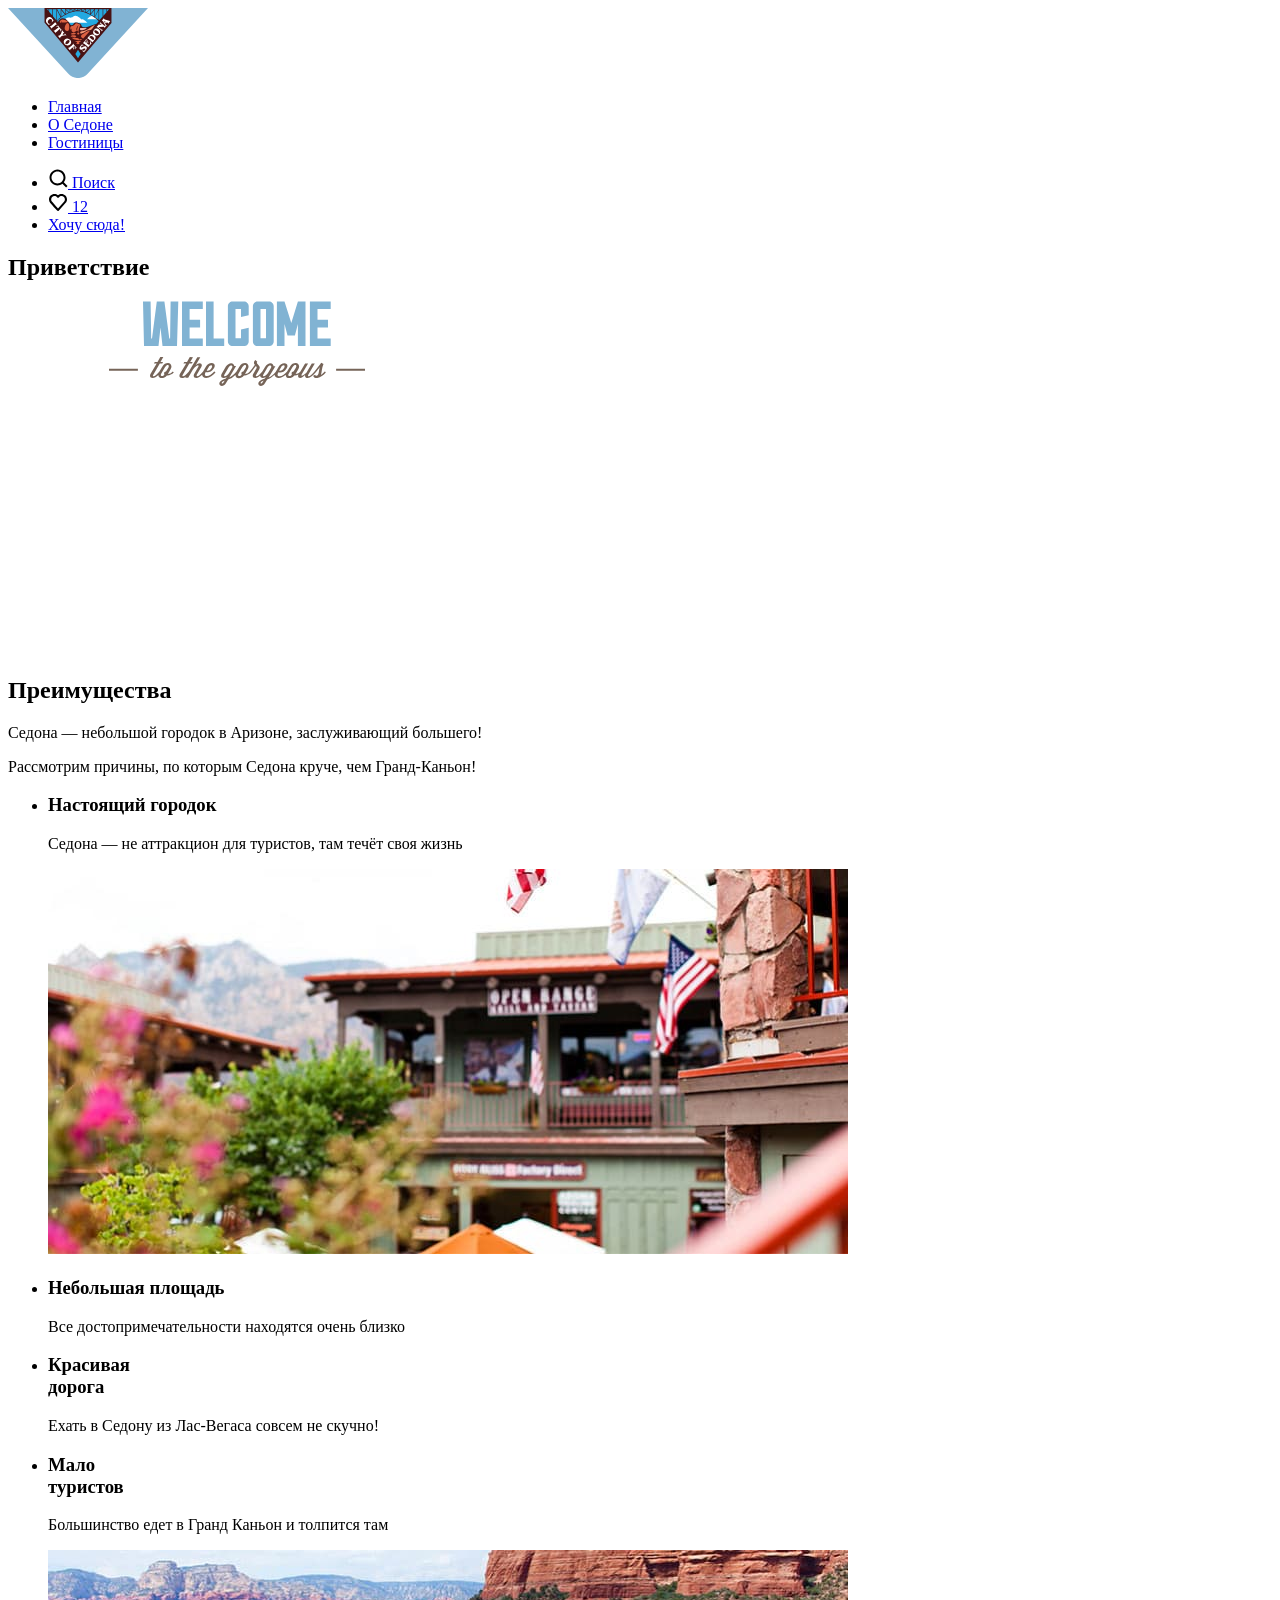
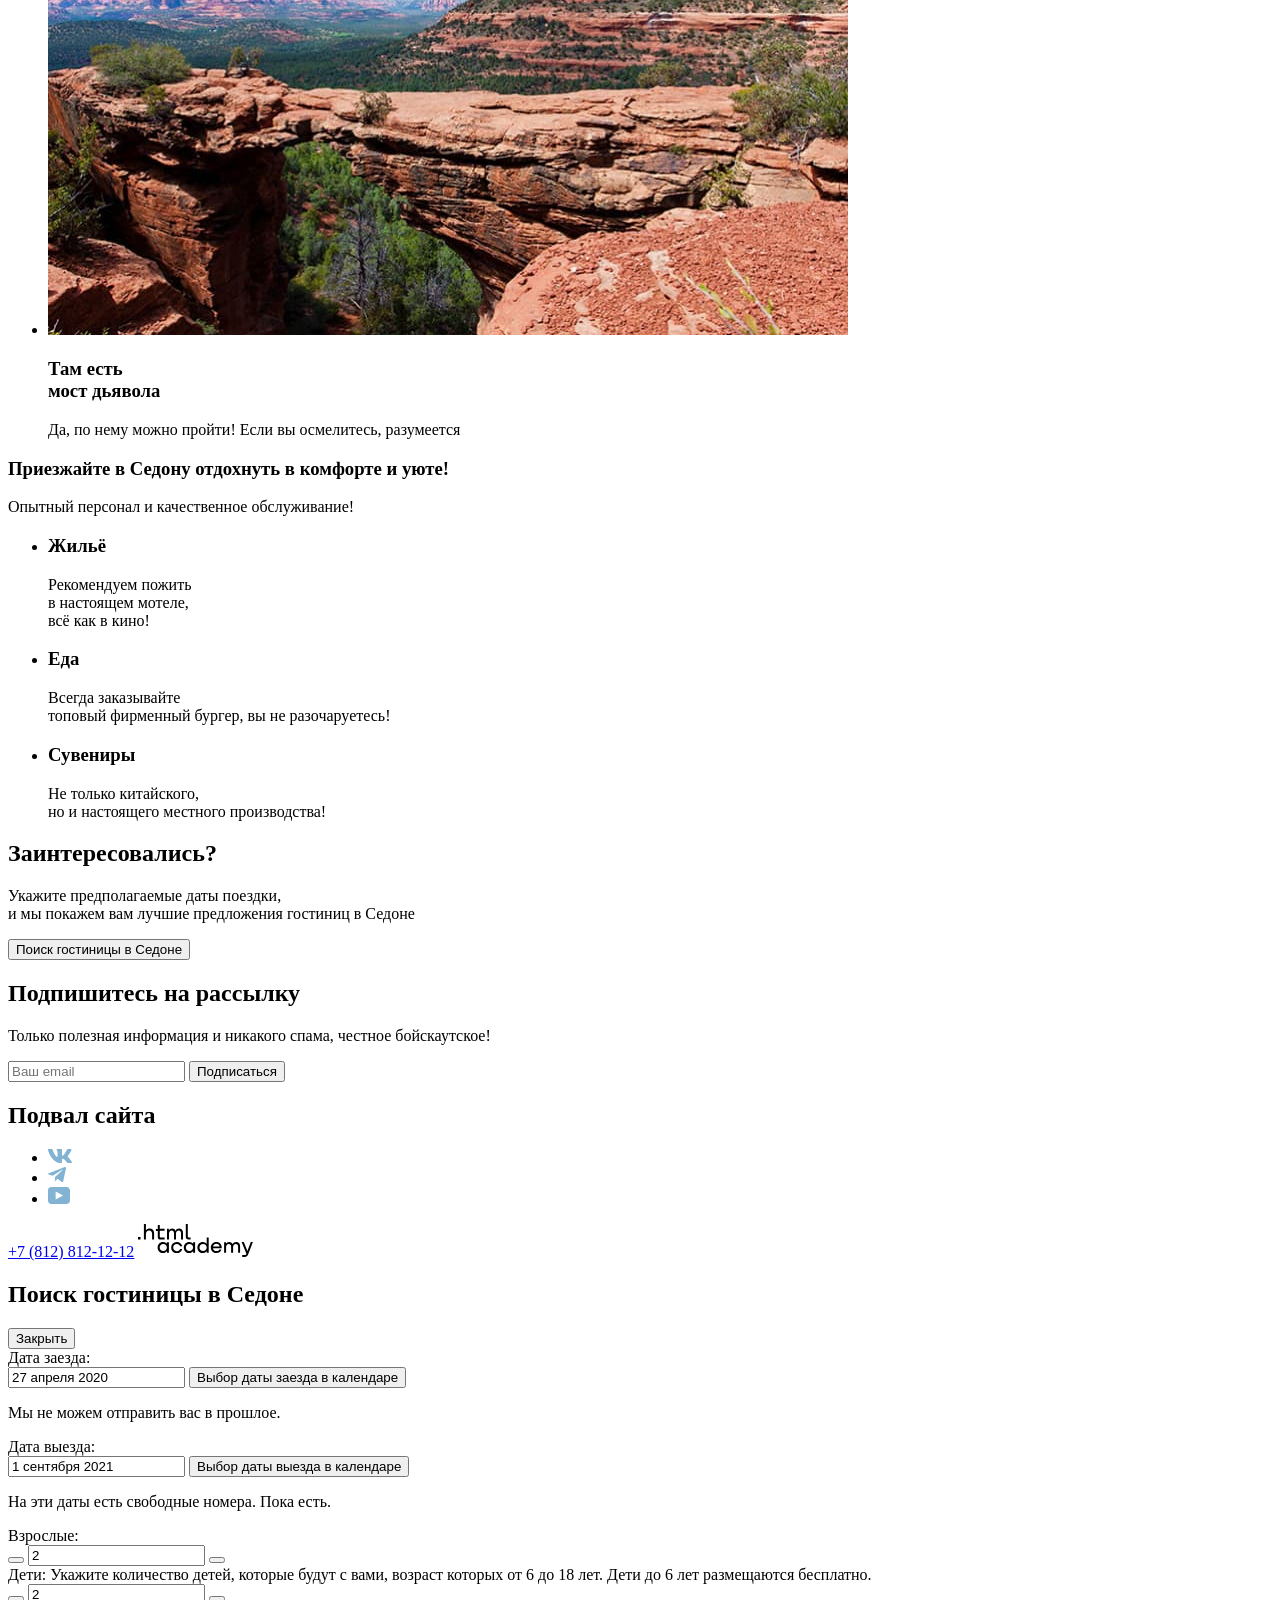
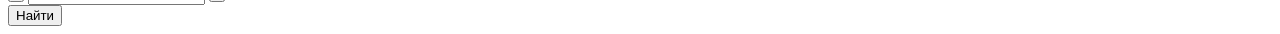
==== commit 3a115ce5: "pixel perfect" ====
--- a/index.html
+++ b/index.html
@@ -86,8 +86,7 @@
 </li>
 </ul>
 </section>
-<section class="services">
-<h2 class="visually-hidden">Сервис</h2>
+
 <div class="service-container">
 <h3 class="services-title">Приезжайте в Седону отдохнуть в комфорте и уюте!</h3>
 <p class="main-services"> Опытный персонал и качественное обслуживание!</p>
@@ -105,7 +104,7 @@
 <p class="services-text">Не только китайского,<br> но и настоящего местного производства!</p>
 </li>
 </ul>
-</section>
+
 <section class="interes">
 <h2 class="question">Заинтересовались?</h2>
 <p class="date">Укажите предполагаемые даты поездки,<br> и мы покажем вам лучшие предложения гостиниц в Седоне</p>
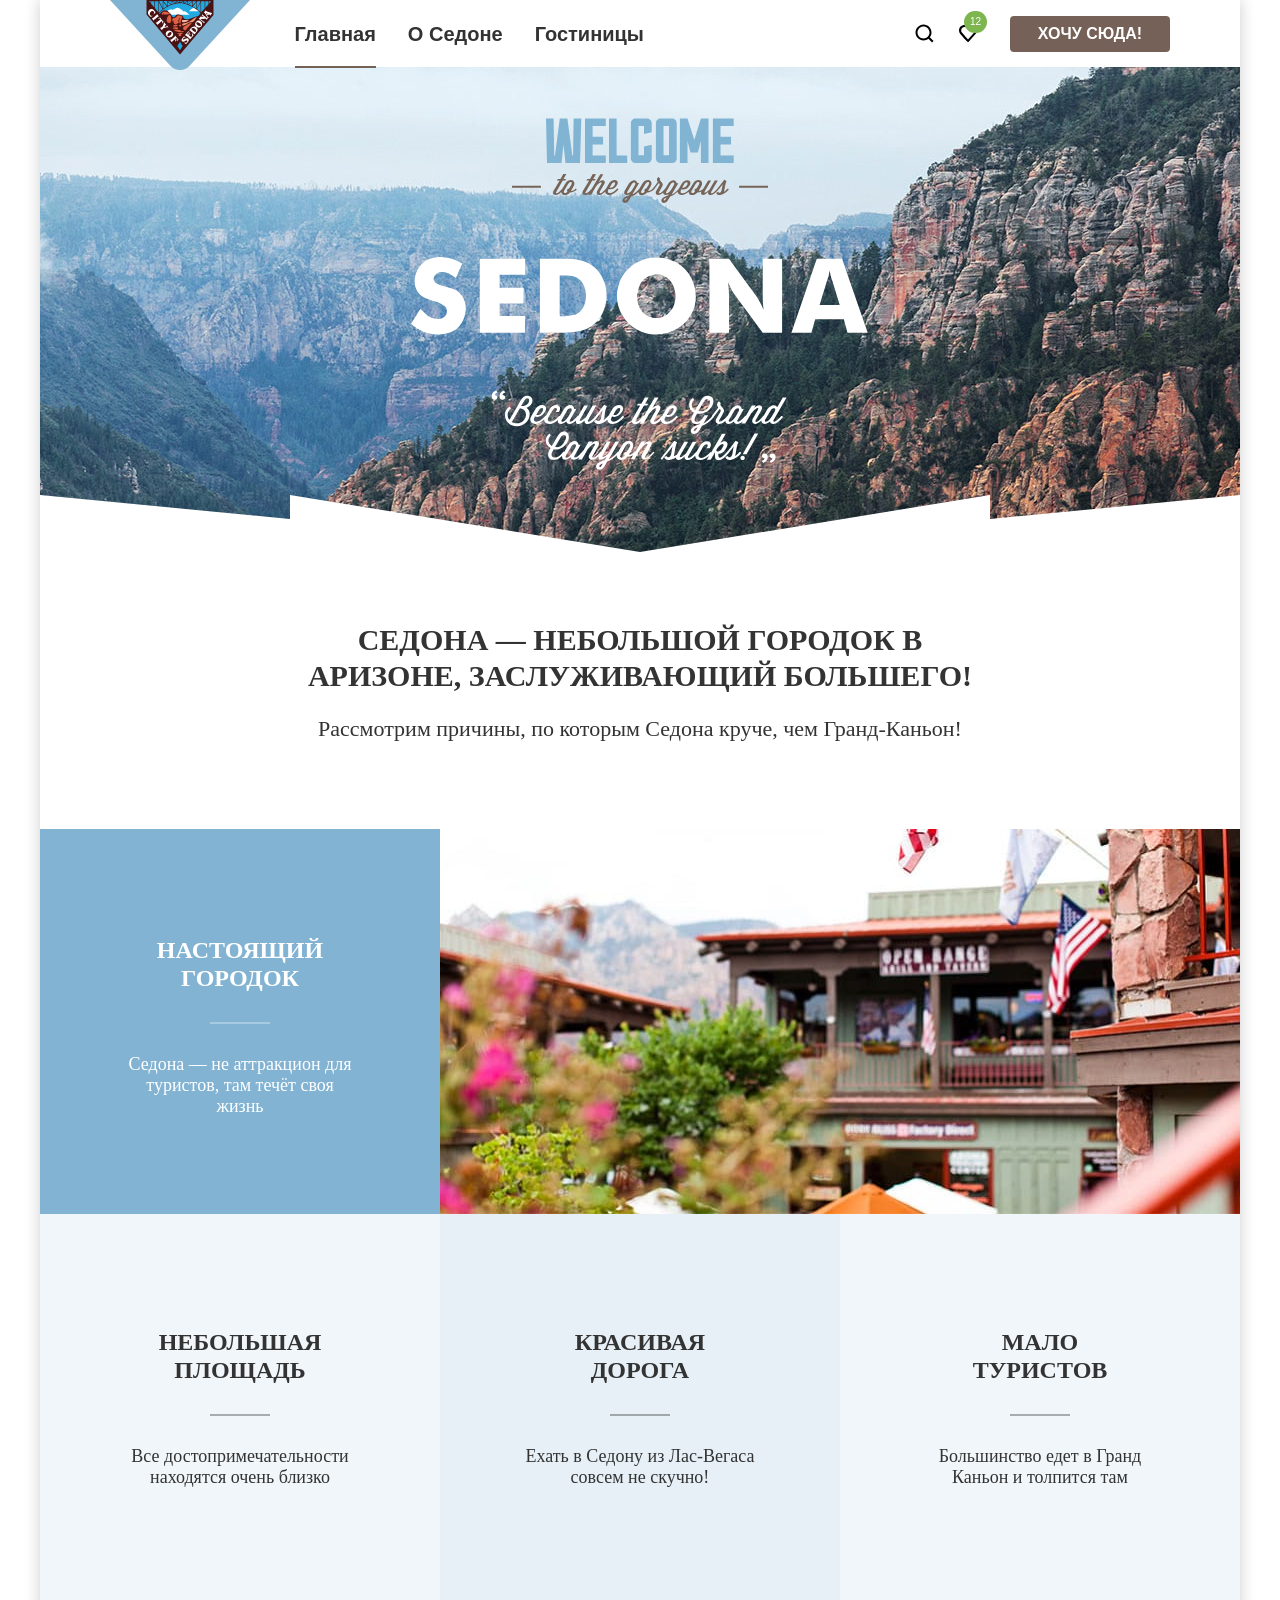
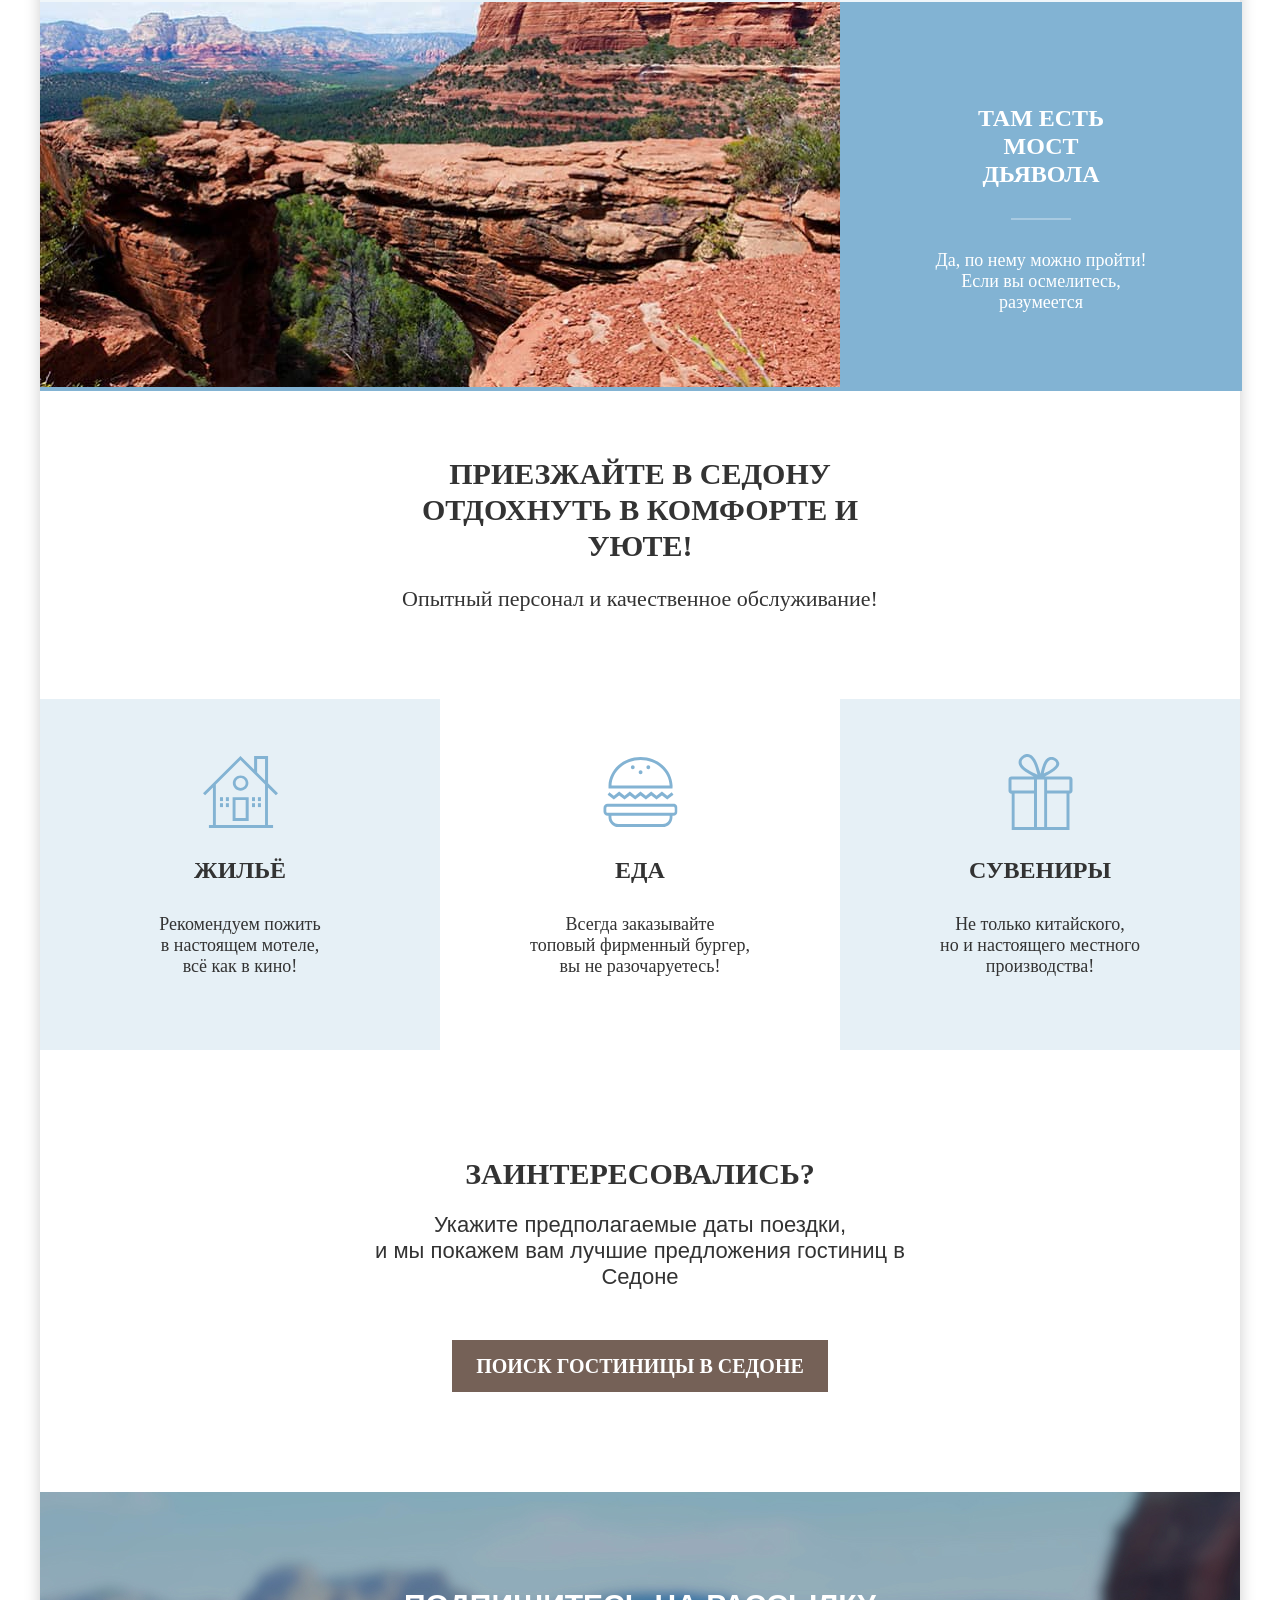
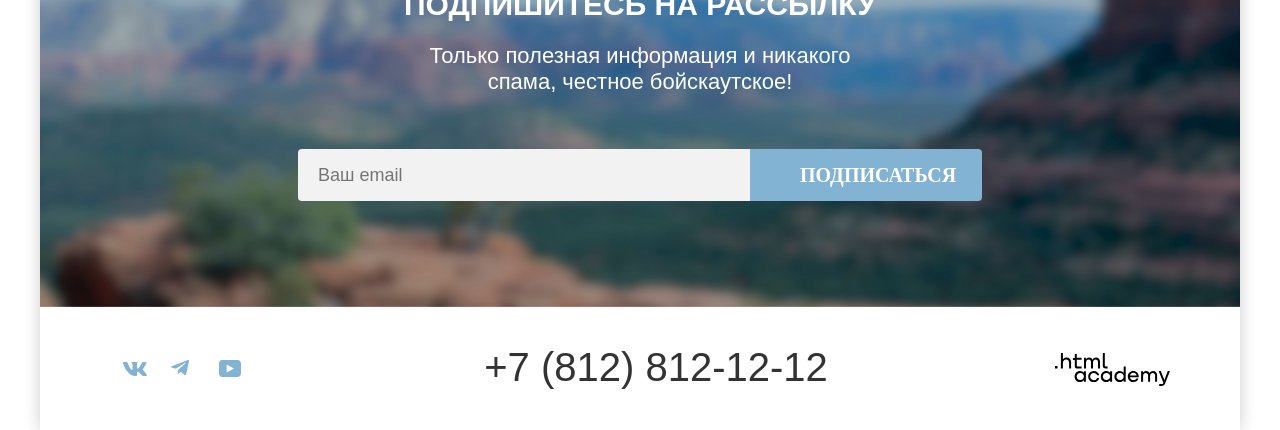
==== commit 76f16307: "Add files via upload" ====
--- a/index.html
+++ b/index.html
@@ -1,211 +1,237 @@
 <!DOCTYPE html>
 <html lang="ru">
-<head>
-<meta charset="utf-8">
-<title>HTML Academy: Седона</title>
-<link rel="stylesheet" href="styles/styles.css">
-<link rel="icon" href="favicon.ico" sizes="32x32">
-</head>
-<body>
-<div class="page-container">
-<header class="hero-page">
-<nav class="navigation">
-<a class="logo" href="index.html">
-<img src="images/logo-Sedona.svg" width="140" height="70" alt="Логотип Седоны">
-</a>
-<ul class="navigation-list">
-<li class="navigation-iterm">
-<a class="navigation-link navigation-link-active" href="index.html">Главная </a>
-</li>
-<li class="navigation-iterm">
-<a class="navigation-link" href="about.html">О Cедоне </a>
-</li>
-<li class="navigation-iterm">
-<a class="navigation-link" href="catalog.html">Гостиницы </a>
-</li>
-</ul>
-<ul class="navigation-user">
-<li class="navigation-iterm">
-<a class="navigation-link link-user" href="#">
-<svg xmlns="http://www.w3.org/2000/svg" width="20" height="20" viewBox="0 0 20 20" fill="none">
-<path d="M19.5 18.0083L15.8 14.3287C16.8 13.0359 17.5 11.3453 17.5 9.4558C17.5 5.08011 13.9 1.5 9.5 1.5C5.1 1.5 1.5 5.17956 1.5 9.55525C1.5 13.9309 5.1 17.511 9.5 17.511C11.3 17.511 13 16.9144 14.4 15.8204L18.1 19.5L19.5 18.0083ZM9.5 15.5221C6.2 15.5221 3.5 12.837 3.5 9.55525C3.5 6.27348 6.2 3.5884 9.5 3.5884C12.8 3.5884 15.5 6.27348 15.5 9.55525C15.5 12.837 12.8 15.5221 9.5 15.5221Z" fill="black"/>
-</svg>
-<span class="visually-hidden"> Поиск </span>
-</a>
-</li>
-<li class="navigation-iterm">
-<a class="navigation-link link-user" href="#">
-<svg xmlns="http://www.w3.org/2000/svg" width="20" height="20" viewBox="0 0 20 20" fill="none">
-<path d="M9.9 19C9.6 19 9.3 18.9 9.1 18.6C3.7 12.5 2.4 11.1 2.1 10.7C1.4 9.8 1 8.6 1 7.4C1 4.4 3.4 2 6.5 2C7.8 2 9 2.5 10 3.3C11 2.5 12.3 2 13.5 2C16.5 2 19 4.4 19 7.4C19 8.7 18.5 9.9 17.7 10.8L10.7 18.7C10.5 18.9 10.3 19 9.9 19ZM3.9 9.5C4.2 9.9 7.4 13.5 10 16.4L16.2 9.4C16.7 8.9 16.9 8.2 16.9 7.4C16.9 5.6 15.4 4.1 13.6 4.1C12.6 4.1 11.6 4.6 10.9 5.4C10.6 5.7 10.3 5.8 10 5.8C9.7 5.8 9.4 5.6 9.2 5.4C8.5 4.6 7.5 4.1 6.5 4.1C4.7 4.1 3.2 5.6 3.2 7.4C3.1 8.3 3.5 9 3.9 9.5C3.8 9.5 3.8 9.5 3.9 9.5Z" fill="black"/>
-</svg>
-<span class="favorites">12</span>
-</a>
-<li class="navigation-iterm">
-<a href="#" class="button-want button-brown">Хочу сюда!</a>
-</li>
-</ul>
-</nav>
-</header>
-<main class="main-container">
-<section class="page-welcome">
-<h1 class="visually-hidden">Приветствие</h1>
-<img class="image-welcome" src="images/welcome.svg" width="458" height="352" alt="Приветствие">
-</section>
-<section class="advanteges">
-<h2 class="visually-hidden">Преимущества</h2>
-<div class="advanages-container">
-<p class="advanteges-head"> Седона — небольшой городок в Аризоне, заслуживающий большего!</p>
-<p class="advantages-reasons"> Рассмотрим причины, по которым Седона круче, чем Гранд-Каньон!</p>
-</div>
-<ul class="advanteges-list">
-<li class="advanteges-item-city">
-<div class="city-sedona">
-<h3 class="advanteges-title"> Настоящий городок</h3>
-<p class="advanteges-text">Седона — не аттракцион для туристов, там течёт своя жизнь</p>
-</div>
-<img src="images/street.jpg" width="800" height="385" alt= "Улица Седоны">
-</li>
-<li class="advanteges-item">
-<h3 class="advanteges-description"> Небольшая площадь </h3>
-<p class="advanteges-description-text">Все достопримечательности находятся очень близко</p>
-</li>
-<li class="advanteges-item advanteges-even">
-<h3 class="advanteges-description"> Красивая <br> дорога </h3>
-<p class="advanteges-description-text">Ехать в Седону из Лас-Вегаса совсем не скучно!</p>
-</li>
-<li class="advanteges-item">
-<h3 class="advanteges-description"> Мало <br> туристов </h3>
-<p class="advanteges-description-text">Большинство едет в Гранд Каньон и толпится там</p>
-</li>
-<li class="advanteges-item-bridge">
-<img src="images/bridge.jpg" width="800" height="385" alt="Фото моста дьявола">
-<div class="photo-bridge">
-<h3 class="advantages-bridge-title"> Там есть <br> мост дьявола</h3>
-<p class="advantages-bridge-text"> Да, по нему можно пройти! Если вы осмелитесь, разумеется </p>
-</div>
-</li>
-</ul>
-</section>
-
-<div class="service-container">
-<h3 class="services-title">Приезжайте в Седону отдохнуть в комфорте и уюте!</h3>
-<p class="main-services"> Опытный персонал и качественное обслуживание!</p>
-</div>
-<ul class="services-list">
-<li class="services-item service-house">
-<h3 class="services-description"> Жильё </h3>
-<p class="services-text">Рекомендуем пожить <br> в настоящем мотеле,<br> всё как в кино!</p>
-</li>
-<li class="services-item service-food">
-<h3 class="services-description">  Еда </h3>
-<p class="services-text" >Всегда заказывайте <br> топовый фирменный бургер, вы не разочаруетесь!</p>
-<li class="services-item service-souvenirs">
-<h3 class="services-description"> Сувениры </h3>
-<p class="services-text">Не только китайского,<br> но и настоящего местного производства!</p>
-</li>
-</ul>
-
-<section class="interes">
-<h2 class="question">Заинтересовались?</h2>
-<p class="date">Укажите предполагаемые даты поездки,<br> и мы покажем вам лучшие предложения гостиниц в Седоне</p>
-<button class="button-seacrch-hotel button-brown" type="button">Поиск гостиницы в Седоне</button>
-</section>
-<section class="subscribe-to-newsletter">
-<h2 class="title-newslatter"> Подпишитесь на рассылку </h2>
-<p class="information-newslatter">Только полезная информация и никакого спама, честное бойскаутское!</p>
-<form class="form-email" action="https://echo.htmlacademy.ru/" method="post">
-<label for="email"> </label>
-<input class="your-mail" id="email" type="email" name="e-mail"  placeholder="Ваш email" required>
-<button class="subscribe-button button-blue" type="submit">Подписаться </button>
-</form>
-</section>
-  </main>
-<footer class="footer-container">
-<section class="social-media">
-<h2 class="visually-hidden">Подвал сайта</h2>
-<ul class="social-media-list">
-<li class="social-media-item social">
-<a class="social-link" href="https://vk.com/htmlacademy">
-<svg class="social-link-icon" xmlns="http://www.w3.org/2000/svg" width="24" height="14" viewBox="0 0 24 14" fill="none">
-<path fill-rule="evenodd" clip-rule="evenodd" d="M23.45 0.948C23.616 0.402 23.45 0 22.655 0H20.03C19.362 0 19.054 0.347 18.887 0.73C18.887 0.73 17.552 3.926 15.661 6.002C15.049 6.604 14.771 6.795 14.437 6.795C14.27 6.795 14.019 6.604 14.019 6.057V0.948C14.019 0.292 13.835 0 13.279 0H9.151C8.734 0 8.483 0.304 8.483 0.593C8.483 1.214 9.429 1.358 9.526 3.106V6.904C9.526 7.737 9.373 7.888 9.039 7.888C8.149 7.888 5.984 4.677 4.699 1.003C4.45 0.288 4.198 0 3.527 0H0.9C0.15 0 0 0.347 0 0.73C0 1.412 0.89 4.8 4.145 9.281C6.315 12.341 9.37 14 12.153 14C13.822 14 14.028 13.632 14.028 12.997V10.684C14.028 9.947 14.186 9.8 14.715 9.8C15.105 9.8 15.772 9.992 17.33 11.467C19.11 13.216 19.403 14 20.405 14H23.03C23.78 14 24.156 13.632 23.94 12.904C23.702 12.18 22.852 11.129 21.725 9.882C21.113 9.172 20.195 8.407 19.916 8.024C19.527 7.533 19.638 7.314 19.916 6.877C19.916 6.877 23.116 2.451 23.449 0.948H23.45Z" fill="#83B3D3"/>
-</svg>
-</a>
-</li>
-<li class="social-media-item social">
-<a class="social-link" href="https://t.me/htmlacademy">
-<svg class= "social-link-icon" xmlns="http://www.w3.org/2000/svg" width="18" height="16" viewBox="0 0 18 16" fill="none">
-<path d="M16.785 0.0992597L0.840489 6.24776C-0.247661 6.68481 -0.241365 7.29184 0.640845 7.56253L4.73445 8.83953L14.2058 2.8637C14.6537 2.59121 15.0629 2.7378 14.7265 3.03636L7.05283 9.96185H7.05103L7.05283 9.96275L6.77045 14.1823C7.18413 14.1823 7.36669 13.9925 7.59871 13.7686L9.58705 11.8351L13.7229 14.89C14.4855 15.31 15.0332 15.0941 15.2229 14.1841L17.9379 1.38885C18.2158 0.274623 17.5126 -0.229883 16.785 0.0992597Z" fill="#83B3D3"/>
-</svg>
-</a>
-</li>
-<li class="social-media-item">
-<a class="social-link" href="https://www.youtube.com/user/htmlacademyru">
-<svg class= "social-link-icon" xmlns="http://www.w3.org/2000/svg" width="22" height="17" viewBox="0 0 22 17" fill="none">
-<path d="M18.607 0H3.17413C1.31343 0 0 1.59375 0 3.4V13.4937C0 15.4062 1.31343 17 3.17413 17H18.8259C20.4677 17 22 15.4062 22 13.6V3.4C21.7811 1.59375 20.4677 0 18.607 0ZM7.66169 12.5375V4.4625L14.995 8.5L7.66169 12.5375Z" fill="#83B3D3"/>
-</svg>
-</a>
-</li>
-</ul>
-</section>
-<a class="phone-number" href="tel:78128121212"> +7 (812) 812-12-12</a>
-<a class="htmlacademy-link" href="https://htmlacademy.ru/intensive/htmlcss">
-<svg class="html-logo-link" xmlns="http://www.w3.org/2000/svg" width="115" height="33" fill="none" viewBox="0 0 115 33">
-<g fill="#000" clip-path="url(#a)">
-<path d="M0 12.9v2.6h2.5v-2.6zM11.6 4.5c-1.6 0-2.8.7-3.6 1.7h-.1V0h-2v15.5h2v-5.3c0-2.1 1.3-3.6 3.3-3.6 1.8 0 2.9 1.4 2.9 3.2v5.7h2V9.4c.1-3-1.8-4.9-4.5-4.9M26.6 4.8h-4.8V1.1h-2v3.8h-1.9v2h1.9v6c0 1.7 1 2.7 2.7 2.7h4.1v-2h-3.7c-.7 0-1.1-.4-1.1-1.1V6.8h4.8zM41.1 4.6c-1.6 0-2.9.8-3.5 2.1h-.1c-.6-1.2-1.8-2.1-3.4-2.1-1.4 0-2.5.8-3.1 1.8h-.1V4.8H29v10.6h2V10c0-2 1-3.5 2.6-3.5 1.5 0 2.4 1 2.4 2.6v6.3h2V9.8c0-2.4 1.4-3.3 2.6-3.3 1.5 0 2.4 1 2.4 2.6v6.3h2V8.9c.1-2.5-1.4-4.3-3.9-4.3M47.8 12.7c0 1.7 1 2.7 2.8 2.7h2v-2h-1.7c-.7 0-1.1-.4-1.1-1.1V0h-2zM28.9 19.7c-.9-1.1-2.2-1.8-3.9-1.8-3.1 0-5.4 2.3-5.4 5.6s2.3 5.6 5.4 5.6c1.8 0 3-.8 3.8-1.9h.1v1.6h2V18.2h-2zm-3.6 7.4c-2.2 0-3.6-1.6-3.6-3.6s1.4-3.6 3.6-3.6 3.6 1.6 3.6 3.6c0 1.9-1.4 3.6-3.6 3.6M44.2 22c-.5-2.4-2.6-4.1-5.4-4.1a5.4 5.4 0 0 0-5.6 5.6c0 3.1 2.2 5.6 5.6 5.6 2.8 0 4.9-1.8 5.4-4.2h-2.1a3.4 3.4 0 0 1-3.3 2.3c-2.2 0-3.6-1.6-3.6-3.6s1.4-3.6 3.6-3.6c1.6 0 2.8 1 3.3 2.2h2.1zM55.1 19.7c-.9-1.1-2.2-1.8-3.9-1.8-3.1 0-5.4 2.3-5.4 5.6s2.3 5.6 5.4 5.6c1.8 0 3-.8 3.8-1.9h.1v1.6h2V18.2h-2zm-3.6 7.4c-2.2 0-3.6-1.6-3.6-3.6s1.4-3.6 3.6-3.6 3.6 1.6 3.6 3.6c0 1.9-1.5 3.6-3.6 3.6M68.7 19.8c-.9-1.1-2.2-1.9-3.9-1.9-3.1 0-5.4 2.3-5.4 5.6s2.2 5.6 5.4 5.6c1.7 0 3-.8 3.8-1.8h.1v1.5h2V13.4h-2zm-3.6 7.3c-2.2 0-3.6-1.6-3.6-3.6s1.4-3.6 3.6-3.6 3.6 1.6 3.6 3.6c-.1 2-1.5 3.6-3.6 3.6M78.3 17.9c-3.3 0-5.5 2.5-5.5 5.6 0 3 2.1 5.6 5.5 5.6 2.5 0 4.5-1.3 5.2-3.6h-2.1c-.5 1-1.6 1.6-3 1.6-1.9 0-3.3-1.3-3.4-2.9h8.8c.2-3.6-2-6.3-5.5-6.3m0 1.9c1.7 0 3 1 3.3 2.6h-6.5c.3-1.5 1.5-2.6 3.2-2.6M98.2 17.9c-1.6 0-2.9.8-3.6 2h-.1c-.6-1.2-1.8-2-3.4-2-1.4 0-2.5.7-3.1 1.8v-1.5h-1.9v10.6h2v-5.4c0-2 1-3.4 2.6-3.5 1.5 0 2.4 1 2.4 2.6v6.3h2v-5.6c0-2.4 1.4-3.3 2.6-3.3 1.5 0 2.4 1 2.4 2.6v6.3h2v-6.5c.1-2.6-1.4-4.4-3.9-4.4M109.4 27l-3.6-8.9h-2.2l4.8 11.6c-.3.9-.7 1.2-1.7 1.2h-2.5v2h2.5c1.8 0 2.8-.8 3.5-2.6l4.7-12.2h-2.1z"/></g><defs><clipPath id="a">
-<path fill="#fff" d="M0 0h115v33H0z"/></clipPath></defs></svg>
-</a>
-</footer>
-<div class="modal-container">
-<div class="modal-window">
-<h2 class="modal-title"> Поиск гостиницы в Седоне</h2>
-<button class="modal-button-close" type="button">
-<span class="visually-hidden">Закрыть</span>
-</button>
-<form class="modal-form" action="https://echo.htmlacademy.ru/" method="get">
-<div class="modal-field">
-<label class="label-text" for="date-to">Дата заезда:</label>
-<div>
-<input class="date-arrive" id="date-to" value="27 апреля 2020" required>
-<button class="calendar" type="button">
-<span class="visually-hidden">Выбор даты заезда в календаре</span>
-</button>
-</div>
-</div>
-<p class="wrong-date">Мы не можем отправить вас в прошлое.</p>
-<div class="modal-field">
-<label class="label-text" for="date-from">Дата выезда:</label>
-<div>
-<input class="date-arrive" id="date-from" value="1 сентября 2021" required>
-<button class="calendar" type="button">
-<span class="visually-hidden">Выбор даты выезда в календаре</span>
-</button>
-</div>
-</div>
-<p class="right-date">На эти даты есть свободные номера. Пока есть.</p>
-<div class="clients-field">
-<label class="label-text" for="adults"> Взрослые: </label>
-<div class="button-modal">
-<button class="button-minus" type="button" aria-label="Уменьшить количество взрослых"></button>
-<input class="field-count" id="adults" type="number" name="adults" value="2" required>
-<button class="button-plus buton-icon" type="button" aria-label="Увеличить количество взрослых"></button>
-</div>
-<div class="clients-field">
-<span class="form-label"></span>
-<label class="label-text" for="child"> Дети: </label>
-<span class="tooltip"> </span>
-<span class="tooltip-text">Укажите количество детей, которые будут с вами, возраст которых от 6 до 18 лет.
-Дети до 6 лет размещаются бесплатно. </span>
-<div class="button-modal">
-<button class="button-minus" type="button" aria-label="Уменьшить количество детей"></button>
-<input class="field-count" id="child" type="number" name="adults" value="2" required>
-<button class="button-plus" type="button" aria-label="Увеличить количество детей"></button>
-</div>
-</div>
-</div>
-<button class="search-button-modal" type="submit">Найти</button>
-</form>
-</div>
-</div>
-</div>
-</body>
+
+  <head>
+    <meta charset="utf-8">
+    <title>HTML Academy: Седона</title>
+    <link rel="stylesheet" href="styles/styles.css">
+    <link rel="icon" href="favicon.ico" sizes="32x32">
+  </head>
+
+  <body>
+    <div class="page-container">
+      <header class="hero-page">
+        <nav class="navigation">
+          <a class="logo" href="index.html">
+            <img src="images/logo-Sedona.svg" width="140" height="70" alt="Логотип Седоны">
+          </a>
+          <ul class="navigation-list">
+            <li class="navigation-iterm">
+              <a class="navigation-link navigation-link-active" href="index.html">Главная </a>
+            </li>
+            <li class="navigation-iterm">
+              <a class="navigation-link" href="about.html">О Cедоне </a>
+            </li>
+            <li class="navigation-iterm">
+              <a class="navigation-link" href="catalog.html">Гостиницы </a>
+            </li>
+          </ul>
+          <ul class="navigation-user">
+            <li class="navigation-iterm">
+              <a class="navigation-link link-user" href="#">
+                <svg xmlns="http://www.w3.org/2000/svg" width="20" height="20" viewBox="0 0 20 20" fill="none">
+                  <path
+                    d="M19.5 18.0083L15.8 14.3287C16.8 13.0359 17.5 11.3453 17.5 9.4558C17.5 5.08011 13.9 1.5 9.5 1.5C5.1 1.5 1.5 5.17956 1.5 9.55525C1.5 13.9309 5.1 17.511 9.5 17.511C11.3 17.511 13 16.9144 14.4 15.8204L18.1 19.5L19.5 18.0083ZM9.5 15.5221C6.2 15.5221 3.5 12.837 3.5 9.55525C3.5 6.27348 6.2 3.5884 9.5 3.5884C12.8 3.5884 15.5 6.27348 15.5 9.55525C15.5 12.837 12.8 15.5221 9.5 15.5221Z"
+                    fill="black" />
+                </svg>
+                <span class="visually-hidden"> Поиск </span>
+              </a>
+            </li>
+            <li class="navigation-iterm">
+              <a class="navigation-link link-user" href="#">
+                <svg xmlns="http://www.w3.org/2000/svg" width="20" height="20" viewBox="0 0 20 20" fill="none">
+                  <path
+                    d="M9.9 19C9.6 19 9.3 18.9 9.1 18.6C3.7 12.5 2.4 11.1 2.1 10.7C1.4 9.8 1 8.6 1 7.4C1 4.4 3.4 2 6.5 2C7.8 2 9 2.5 10 3.3C11 2.5 12.3 2 13.5 2C16.5 2 19 4.4 19 7.4C19 8.7 18.5 9.9 17.7 10.8L10.7 18.7C10.5 18.9 10.3 19 9.9 19ZM3.9 9.5C4.2 9.9 7.4 13.5 10 16.4L16.2 9.4C16.7 8.9 16.9 8.2 16.9 7.4C16.9 5.6 15.4 4.1 13.6 4.1C12.6 4.1 11.6 4.6 10.9 5.4C10.6 5.7 10.3 5.8 10 5.8C9.7 5.8 9.4 5.6 9.2 5.4C8.5 4.6 7.5 4.1 6.5 4.1C4.7 4.1 3.2 5.6 3.2 7.4C3.1 8.3 3.5 9 3.9 9.5C3.8 9.5 3.8 9.5 3.9 9.5Z"
+                    fill="black" />
+                </svg>
+                <span class="favorites">12</span>
+              </a>
+            <li class="navigation-iterm">
+              <a href="#" class="button-want button-brown">Хочу сюда!</a>
+            </li>
+          </ul>
+        </nav>
+      </header>
+      <main class="main-container">
+        <section class="page-welcome">
+          <h1 class="visually-hidden">Приветствие</h1>
+          <img class="image-welcome" src="images/welcome.svg" width="458" height="352" alt="Приветствие">
+        </section>
+        <section class="advanteges">
+          <h2 class="visually-hidden">Преимущества</h2>
+          <div class="advanages-container">
+            <p class="advanteges-head"> Седона — небольшой городок в Аризоне, заслуживающий большего!</p>
+            <p class="advantages-reasons"> Рассмотрим причины, по которым Седона круче, чем Гранд-Каньон!</p>
+          </div>
+          <ul class="advanteges-list">
+            <li class="advanteges-item-city">
+              <div class="city-sedona">
+                <h3 class="advanteges-title"> Настоящий городок</h3>
+                <p class="advanteges-text">Седона — не аттракцион для туристов, там течёт своя жизнь</p>
+              </div>
+              <img src="images/street.jpg" width="800" height="385" alt="Улица Седоны">
+            </li>
+            <li class="advanteges-item">
+              <h3 class="advanteges-description"> Небольшая площадь </h3>
+              <p class="advanteges-description-text">Все достопримечательности находятся очень близко</p>
+            </li>
+            <li class="advanteges-item advanteges-even">
+              <h3 class="advanteges-description"> Красивая <br> дорога </h3>
+              <p class="advanteges-description-text">Ехать в Седону из Лас-Вегаса совсем не скучно!</p>
+            </li>
+            <li class="advanteges-item">
+              <h3 class="advanteges-description"> Мало <br> туристов </h3>
+              <p class="advanteges-description-text">Большинство едет в Гранд Каньон и толпится там</p>
+            </li>
+            <li class="advanteges-item-bridge">
+              <img src="images/bridge.jpg" width="800" height="385" alt="Фото моста дьявола">
+              <div class="photo-bridge">
+                <h3 class="advantages-bridge-title"> Там есть <br> мост дьявола</h3>
+                <p class="advantages-bridge-text"> Да, по нему можно пройти! Если вы осмелитесь, разумеется </p>
+              </div>
+            </li>
+          </ul>
+        </section>
+
+        <div class="service-container">
+          <h3 class="services-title">Приезжайте в Седону отдохнуть в комфорте и уюте!</h3>
+          <p class="main-services"> Опытный персонал и качественное обслуживание!</p>
+        </div>
+        <ul class="services-list">
+          <li class="services-item service-house">
+            <h3 class="services-description"> Жильё </h3>
+            <p class="services-text">Рекомендуем пожить <br> в настоящем мотеле,<br> всё как в кино!</p>
+          </li>
+          <li class="services-item service-food">
+            <h3 class="services-description"> Еда </h3>
+            <p class="services-text">Всегда заказывайте <br> топовый фирменный бургер, вы не разочаруетесь!</p>
+          <li class="services-item service-souvenirs">
+            <h3 class="services-description"> Сувениры </h3>
+            <p class="services-text">Не только китайского,<br> но и настоящего местного производства!</p>
+          </li>
+        </ul>
+        <section class="interes">
+          <h2 class="question">Заинтересовались?</h2>
+          <p class="date">Укажите предполагаемые даты поездки,<br> и мы покажем вам лучшие предложения гостиниц в Седоне
+          </p>
+          <button class="button-seacrch-hotel button-brown" type="button">Поиск гостиницы в Седоне</button>
+        </section>
+        <section class="subscribe-to-newsletter">
+          <h2 class="title-newslatter"> Подпишитесь на рассылку </h2>
+          <p class="information-newslatter">Только полезная информация и никакого спама, честное бойскаутское!</p>
+          <form class="form-email" action="https://echo.htmlacademy.ru/" method="post">
+            <label for="email"> </label>
+            <input class="your-mail" id="email" type="email" name="e-mail" placeholder="Ваш email" required>
+            <button class="subscribe-button button-blue" type="submit">Подписаться </button>
+          </form>
+        </section>
+      </main>
+      <footer class="footer-container">
+        <section class="social-media">
+          <h2 class="visually-hidden">Подвал сайта</h2>
+          <ul class="social-media-list">
+            <li class="social-media-item social">
+              <a class="social-link" href="https://vk.com/htmlacademy">
+                <svg class="social-link-icon" xmlns="http://www.w3.org/2000/svg" width="24" height="14"
+                  viewBox="0 0 24 14" fill="none">
+                  <path fill-rule="evenodd" clip-rule="evenodd"
+                    d="M23.45 0.948C23.616 0.402 23.45 0 22.655 0H20.03C19.362 0 19.054 0.347 18.887 0.73C18.887 0.73 17.552 3.926 15.661 6.002C15.049 6.604 14.771 6.795 14.437 6.795C14.27 6.795 14.019 6.604 14.019 6.057V0.948C14.019 0.292 13.835 0 13.279 0H9.151C8.734 0 8.483 0.304 8.483 0.593C8.483 1.214 9.429 1.358 9.526 3.106V6.904C9.526 7.737 9.373 7.888 9.039 7.888C8.149 7.888 5.984 4.677 4.699 1.003C4.45 0.288 4.198 0 3.527 0H0.9C0.15 0 0 0.347 0 0.73C0 1.412 0.89 4.8 4.145 9.281C6.315 12.341 9.37 14 12.153 14C13.822 14 14.028 13.632 14.028 12.997V10.684C14.028 9.947 14.186 9.8 14.715 9.8C15.105 9.8 15.772 9.992 17.33 11.467C19.11 13.216 19.403 14 20.405 14H23.03C23.78 14 24.156 13.632 23.94 12.904C23.702 12.18 22.852 11.129 21.725 9.882C21.113 9.172 20.195 8.407 19.916 8.024C19.527 7.533 19.638 7.314 19.916 6.877C19.916 6.877 23.116 2.451 23.449 0.948H23.45Z"
+                    fill="#83B3D3"/>
+                </svg>
+              </a>
+            </li>
+            <li class="social-media-item social">
+              <a class="social-link" href="https://t.me/htmlacademy">
+                <svg class="social-link-icon" xmlns="http://www.w3.org/2000/svg" width="18" height="16"
+                  viewBox="0 0 18 16" fill="none">
+                  <path
+                    d="M16.785 0.0992597L0.840489 6.24776C-0.247661 6.68481 -0.241365 7.29184 0.640845 7.56253L4.73445 8.83953L14.2058 2.8637C14.6537 2.59121 15.0629 2.7378 14.7265 3.03636L7.05283 9.96185H7.05103L7.05283 9.96275L6.77045 14.1823C7.18413 14.1823 7.36669 13.9925 7.59871 13.7686L9.58705 11.8351L13.7229 14.89C14.4855 15.31 15.0332 15.0941 15.2229 14.1841L17.9379 1.38885C18.2158 0.274623 17.5126 -0.229883 16.785 0.0992597Z"
+                    fill="#83B3D3" />
+                </svg>
+              </a>
+            </li>
+            <li class="social-media-item">
+              <a class="social-link" href="https://www.youtube.com/user/htmlacademyru">
+                <svg class="social-link-icon" xmlns="http://www.w3.org/2000/svg" width="22" height="17"
+                  viewBox="0 0 22 17" fill="none">
+                  <path
+                    d="M18.607 0H3.17413C1.31343 0 0 1.59375 0 3.4V13.4937C0 15.4062 1.31343 17 3.17413 17H18.8259C20.4677 17 22 15.4062 22 13.6V3.4C21.7811 1.59375 20.4677 0 18.607 0ZM7.66169 12.5375V4.4625L14.995 8.5L7.66169 12.5375Z"
+                    fill="#83B3D3" />
+                </svg>
+              </a>
+            </li>
+          </ul>
+        </section>
+        <a class="phone-number" href="tel:78128121212"> +7 (812) 812-12-12</a>
+        <a class="htmlacademy-link" href="https://htmlacademy.ru/intensive/htmlcss">
+          <svg class="html-logo-link" xmlns="http://www.w3.org/2000/svg" width="115" height="33" fill="none"
+            viewBox="0 0 115 33">
+            <g fill="#000" clip-path="url(#a)">
+              <path
+                d="M0 12.9v2.6h2.5v-2.6zM11.6 4.5c-1.6 0-2.8.7-3.6 1.7h-.1V0h-2v15.5h2v-5.3c0-2.1 1.3-3.6 3.3-3.6 1.8 0 2.9 1.4 2.9 3.2v5.7h2V9.4c.1-3-1.8-4.9-4.5-4.9M26.6 4.8h-4.8V1.1h-2v3.8h-1.9v2h1.9v6c0 1.7 1 2.7 2.7 2.7h4.1v-2h-3.7c-.7 0-1.1-.4-1.1-1.1V6.8h4.8zM41.1 4.6c-1.6 0-2.9.8-3.5 2.1h-.1c-.6-1.2-1.8-2.1-3.4-2.1-1.4 0-2.5.8-3.1 1.8h-.1V4.8H29v10.6h2V10c0-2 1-3.5 2.6-3.5 1.5 0 2.4 1 2.4 2.6v6.3h2V9.8c0-2.4 1.4-3.3 2.6-3.3 1.5 0 2.4 1 2.4 2.6v6.3h2V8.9c.1-2.5-1.4-4.3-3.9-4.3M47.8 12.7c0 1.7 1 2.7 2.8 2.7h2v-2h-1.7c-.7 0-1.1-.4-1.1-1.1V0h-2zM28.9 19.7c-.9-1.1-2.2-1.8-3.9-1.8-3.1 0-5.4 2.3-5.4 5.6s2.3 5.6 5.4 5.6c1.8 0 3-.8 3.8-1.9h.1v1.6h2V18.2h-2zm-3.6 7.4c-2.2 0-3.6-1.6-3.6-3.6s1.4-3.6 3.6-3.6 3.6 1.6 3.6 3.6c0 1.9-1.4 3.6-3.6 3.6M44.2 22c-.5-2.4-2.6-4.1-5.4-4.1a5.4 5.4 0 0 0-5.6 5.6c0 3.1 2.2 5.6 5.6 5.6 2.8 0 4.9-1.8 5.4-4.2h-2.1a3.4 3.4 0 0 1-3.3 2.3c-2.2 0-3.6-1.6-3.6-3.6s1.4-3.6 3.6-3.6c1.6 0 2.8 1 3.3 2.2h2.1zM55.1 19.7c-.9-1.1-2.2-1.8-3.9-1.8-3.1 0-5.4 2.3-5.4 5.6s2.3 5.6 5.4 5.6c1.8 0 3-.8 3.8-1.9h.1v1.6h2V18.2h-2zm-3.6 7.4c-2.2 0-3.6-1.6-3.6-3.6s1.4-3.6 3.6-3.6 3.6 1.6 3.6 3.6c0 1.9-1.5 3.6-3.6 3.6M68.7 19.8c-.9-1.1-2.2-1.9-3.9-1.9-3.1 0-5.4 2.3-5.4 5.6s2.2 5.6 5.4 5.6c1.7 0 3-.8 3.8-1.8h.1v1.5h2V13.4h-2zm-3.6 7.3c-2.2 0-3.6-1.6-3.6-3.6s1.4-3.6 3.6-3.6 3.6 1.6 3.6 3.6c-.1 2-1.5 3.6-3.6 3.6M78.3 17.9c-3.3 0-5.5 2.5-5.5 5.6 0 3 2.1 5.6 5.5 5.6 2.5 0 4.5-1.3 5.2-3.6h-2.1c-.5 1-1.6 1.6-3 1.6-1.9 0-3.3-1.3-3.4-2.9h8.8c.2-3.6-2-6.3-5.5-6.3m0 1.9c1.7 0 3 1 3.3 2.6h-6.5c.3-1.5 1.5-2.6 3.2-2.6M98.2 17.9c-1.6 0-2.9.8-3.6 2h-.1c-.6-1.2-1.8-2-3.4-2-1.4 0-2.5.7-3.1 1.8v-1.5h-1.9v10.6h2v-5.4c0-2 1-3.4 2.6-3.5 1.5 0 2.4 1 2.4 2.6v6.3h2v-5.6c0-2.4 1.4-3.3 2.6-3.3 1.5 0 2.4 1 2.4 2.6v6.3h2v-6.5c.1-2.6-1.4-4.4-3.9-4.4M109.4 27l-3.6-8.9h-2.2l4.8 11.6c-.3.9-.7 1.2-1.7 1.2h-2.5v2h2.5c1.8 0 2.8-.8 3.5-2.6l4.7-12.2h-2.1z" />
+            </g>
+            <defs>
+              <clipPath id="a">
+                <path fill="#fff" d="M0 0h115v33H0z" />
+              </clipPath>
+            </defs>
+          </svg>
+        </a>
+      </footer>
+      <div class="modal-container">
+        <div class="modal-window">
+          <h2 class="modal-title"> Поиск гостиницы в Седоне</h2>
+          <button class="modal-button-close" type="button">
+            <span class="visually-hidden">Закрыть</span>
+          </button>
+          <form class="modal-form" action="https://echo.htmlacademy.ru/" method="get">
+            <div class="modal-field">
+              <label class="label-text" for="date-to">Дата заезда:</label>
+              <div>
+                <input class="date-arrive" id="date-to" value="27 апреля 2020" required>
+                <button class="calendar" type="button">
+                  <span class="visually-hidden">Выбор даты заезда в календаре</span>
+                </button>
+              </div>
+            </div>
+            <p class="wrong-date">Мы не можем отправить вас в прошлое.</p>
+            <div class="modal-field">
+              <label class="label-text" for="date-from">Дата выезда:</label>
+              <div>
+                <input class="date-arrive" id="date-from" value="1 сентября 2021" required>
+                <button class="calendar" type="button">
+                  <span class="visually-hidden">Выбор даты выезда в календаре</span>
+                </button>
+              </div>
+            </div>
+            <p class="right-date">На эти даты есть свободные номера. Пока есть.</p>
+            <div class="clients-field">
+              <label class="label-text" for="adults"> Взрослые: </label>
+              <div class="button-modal">
+                <button class="button-minus" type="button" aria-label="Уменьшить количество взрослых"></button>
+                <input class="field-count" id="adults" type="number" name="adults" value="2" required>
+                <button class="button-plus buton-icon" type="button"
+                  aria-label="Увеличить количество взрослых"></button>
+              </div>
+              <div class="clients-field">
+                <span class="form-label"></span>
+                <label class="label-text" for="child"> Дети: </label>
+                <span class="tooltip"> </span>
+                <span class="tooltip-text">Укажите количество детей, которые будут с вами, возраст которых от 6 до 18
+                  лет.
+                  Дети до 6 лет размещаются бесплатно. </span>
+                <div class="button-modal">
+                  <button class="button-minus" type="button" aria-label="Уменьшить количество детей"></button>
+                  <input class="field-count" id="child" type="number" name="adults" value="2" required>
+                  <button class="button-plus" type="button" aria-label="Увеличить количество детей"></button>
+                </div>
+              </div>
+            </div>
+            <button class="search-button-modal" type="submit">Найти</button>
+          </form>
+        </div>
+      </div>
+    </div>
+  </body>
+
 </html>
--- a/styles/styles.css
+++ b/styles/styles.css
@@ -0,0 +1,1813 @@
+@font-face {
+  font-family: "PT Sans";
+  font-style: normal;
+  font-weight: 400;
+  src: url("../fonts/ptsans-400.woff2") format("woff2");
+  font-display: swap;
+}
+
+@font-face {
+  font-family: "PT Sans";
+  font-style: normal;
+  font-weight: 700;
+  src: url("../fonts/ptsans-700.woff2") format("woff2");
+  font-display: swap;
+}
+
+.visually-hidden {
+  position: absolute;
+  width: 1px;
+  height: 1px;
+  margin: -1px;
+  padding: 0;
+  border: 0;
+  clip: rect(0 0 0 0);
+  overflow: hidden;
+}
+
+html {
+  height: 100%;
+}
+
+body {
+  font-family: "PT Sans", sans-serif;
+  font-size: 18px;
+  line-height: 21px;
+  background-color: #ffffff;
+  color: #333333;
+  margin: 0;
+  height: 100%;
+}
+
+.main-container{
+  flex-grow: 1;
+}
+
+.page-container {
+  display: flex;
+  flex-direction: column;
+  min-height: 100%;
+  width: 1200px;
+  margin: 0 auto;
+  box-shadow: 0 0 15px 0 rgba(0, 0, 0, 0.20);
+  background-color:#fff
+}
+
+/*HEADER*/
+
+.hero-page {
+  background-color: #ffffff;
+  color: #333333;
+  background-position: center;
+  padding: 0 70px;
+  align-items: center
+}
+
+
+
+a.logo{
+display: block;
+margin-bottom: -8px;
+position: relative;
+}
+
+/*Навигация*/
+
+.navigation{
+  font-family: "PT Sans", sans-serif;
+  font-size: 20px;
+  line-height: 24px;
+  font-weight: 700;
+  color: #333333;
+  display:flex;
+  justify-content: space-between;
+  align-items: center;
+  width:1060px
+  }
+
+  .navigation-link-active::before{
+   content:"";
+   position: absolute;
+   left:16px;
+   right:16px;
+   height:2px;
+   background-color:#756257;
+   z-index:100;
+   bottom:-2px
+  }
+
+.navigation-link:hover{
+  opacity: 0.3;
+}
+
+.navigation-link:focus,
+.navigation-link:active
+{
+  opacity: 0.6;
+}
+
+
+
+
+.navigation-list{
+display:flex;
+flex-wrap: wrap;
+list-style: none;
+margin: 0;
+padding: 0;
+width:525px
+}
+
+.navigation-user{
+  display: flex;
+  list-style:none;
+  margin-left: auto;
+  flex-wrap: wrap;
+  margin: 0;
+  padding: 0;
+  align-items: center;
+  padding-left:70px;
+  justify-content: end;
+  }
+
+.navigation-link{
+  display:block;
+  padding: 20px 16px;
+  position:relative
+}
+
+.link-user{
+  display:block;
+  padding: 22px 12px;
+  width:20px;
+  height:21px;
+}
+
+.favorites{
+  position: absolute;
+  font-size: 10px;
+  font-weight: 400;
+  line-height: 10px;
+  text-align: center;
+  top: 10px;
+  padding: 6px 6px;
+  background-color: #7db54f;
+  border-radius: 100vw;
+  right: 3px;
+  color: #fff;
+}
+
+/*Приветственная страница с фоном*/
+.page-welcome {
+  min-height: 485px;
+  background-image: url("../images/divider.svg"), url("../images/index-background.jpg");
+  text-align: center;
+  background-repeat: no-repeat, no-repeat;
+  background-size: 100% auto, cover;
+  background-color:#2d658a;
+  background-position: bottom;
+  padding-top:51px;
+  box-sizing: border-box;
+}
+
+
+
+/*Преимущества*/
+
+.advanages-container{
+padding-top: 70px;
+padding-bottom: 65px;
+padding-left: 250px;
+padding-right: 250px;
+}
+
+.advanteges-head {
+  font-family: "PT Sans";
+  font-size: 30px;
+  line-height: 36px;
+  font-weight: 700;
+  text-align: center;
+  text-transform: uppercase;
+  color: #333333;
+  margin:0;
+
+}
+
+.advantages-reasons {
+  font-family: "PT Sans";
+  font-weight: 400;
+  font-size: 22px;
+  line-height: 26px;
+  text-align: center;
+  color: #333333;
+  width:700px;
+  margin-top:22px
+}
+
+.advanteges-list{
+  margin:0;
+  padding-left:0;
+  display:flex;
+  flex-wrap: wrap;
+  }
+
+.advanteges-item {
+  color:#333333;
+  background-color:rgba(131, 179, 211, 0.12);
+  width:400px;
+  min-height: 385px;
+  text-align:center;
+  list-style: none;
+  box-sizing: border-box;
+  padding:114px 85px
+
+
+}
+
+.advanteges-even{
+  background-color:rgba(131, 179, 211, 0.20);
+}
+
+.city-sedona{
+  width: 400px;
+  padding-top: 107px;
+  margin: 0 auto;
+  text-align: center;
+  padding-bottom:92px;
+  box-sizing: border-box;
+
+}
+
+.advanteges-title {
+  font-family: "PT Sans";
+  font-weight: 700;
+  font-size: 24px;
+  line-height: 28px;
+  color: #ffffff;
+  text-transform: uppercase;
+  width: 175px;
+  margin-left: auto;
+  margin-right: auto;
+  margin-block-start:0;
+}
+
+.advanteges-title::after{
+  content:"";
+  border-top:2px solid rgba(255, 255, 255, 0.30);
+  display: block;
+  width:60px;
+  margin: 30px auto;
+}
+
+.advanteges-text{
+  font-family: "PT Sans";
+  font-size: 18px;
+  line-height: 21px;
+  margin: 0 auto;
+  width: 230px;
+  margin-block-start:0;
+  margin-block-end:0
+}
+
+.photo-bridge{
+  width: 230px;
+  margin: 0 auto;
+  text-align: center;
+  min-height: 181px;
+  padding:78px 86px
+}
+
+.advantages-bridge-title {
+  font-family: "PT Sans";
+  font-weight: 700;
+  font-size: 24px;
+  line-height: 28px;
+  text-transform: uppercase;
+  color: #ffffff;
+  width: 175px;
+  margin-left: auto;
+  margin-right: auto;
+}
+
+.advantages-bridge-text {
+  font-family: "PT Sans";
+  font-weight: 400;
+  font-size: 18px;
+  line-height: 21px;
+  color: #ffffff;
+  margin: 0 auto;
+  width: 230px;
+}
+
+.advantages-bridge-title::after{
+  content:"";
+  border-top:2px solid rgba(255, 255, 255, 0.30);
+  display: block;
+  width:60px;
+  margin: 30px auto;
+}
+
+.advanteges-description {
+  font-family: "PT Sans";
+  font-weight: 700;
+  font-size: 24px;
+  line-height: 28px;
+  text-transform: uppercase;
+  color: #333333;
+  margin: 0;
+
+}
+
+.advanteges-description::after {
+ content:"";
+  border-top:2px solid rgba(0, 0, 0, 0.30);
+  display: block;
+  width:60px;
+  margin: 30px auto;
+}
+
+.advanteges-description-text {
+  font-family: "PT Sans";
+  font-weight: 400;
+  font-size: 18px;
+  line-height: 21px;
+  color: #333333;
+  margin: 0;
+}
+
+
+
+.advanteges-item-city {
+  background-color: #82b3d3;
+  color: #ffffff;
+  display: flex;
+  text-align: center;
+}
+
+.advanteges-item-bridge {
+  background-color: #82b3d3;
+  color: #ffffff;
+  display:flex;
+}
+
+/*Сервис*/
+
+.service-container{
+  padding: 65px 348px;
+}
+
+.services-list{
+  display: flex;
+  text-align: center;
+  margin: 0;
+  list-style: none;
+  flex-wrap: wrap;
+  padding: 0;
+  min-height: 385px;
+}
+
+.services-item{
+  width:400px;
+  padding:55px 85px;
+  box-sizing: border-box;
+  height:100%
+  }
+
+.services-item::before{
+  content:"";
+  position:absolute;
+  background-repeat: no-repeat;
+  background-position: center;
+  transform: translateX(-50%);
+}
+
+.service-house::before{
+  background-image: url("../images/house-icon.svg");
+  width: 75px;
+  height: 76px;
+}
+
+.service-food::before{
+  background-image: url("../images/food-icon.svg");
+  width: 75px;
+  height: 76px;
+}
+
+.service-souvenirs::before{
+  background-image: url("../images/souvenirs-icon.svg");
+  width: 75px;
+  height: 76px;
+}
+
+.services-title {
+  font-family: "PT Sans";
+  font-weight: 700;
+  font-size: 30px;
+  line-height: 36px;
+  text-transform: uppercase;
+  text-align: center;
+  color: #333333;
+  margin:0
+}
+
+.main-services {
+  font-family: "PT Sans";
+  font-weight: 400;
+  font-size: 22px;
+  line-height: 26px;
+  text-align: center;
+  color: #333333
+}
+
+.services-description {
+  font-family: "PT Sans";
+  font-weight: 700;
+  font-size: 24px;
+  line-height: 28px;
+  text-transform: uppercase;
+  color: #333333;
+  margin-top:102px
+}
+
+.services-text {
+  font-family: "PT Sans";
+  font-weight: 400;
+  font-size: 18px;
+  line-height: 21px;
+  color: #333333;
+  margin-top:30px
+}
+
+.services-list li:nth-child(1){
+background-color:#83b3d333;
+}
+
+.services-list li:nth-child(2){
+background-color:#ffffff
+}
+
+.services-list li:nth-child(3){
+background-color:#83b3d333
+}
+
+.searching-hotel {
+  text-align: center;
+}
+
+.date{
+  font-family: "PT Sans", sans-serif;
+  font-size: 22px;
+  font-style: normal;
+  font-weight: 400;
+  line-height: 26px;
+  width: 592px;
+  margin-block-start:0;
+  margin-block-end: 0;
+}
+
+.question {
+  font-family: "PT Sans";
+  font-weight: 700;
+  font-size: 30px;
+  line-height: 36px;
+  text-transform: uppercase;
+  color: #333333;
+  margin:0;
+  padding-bottom: 20px
+}
+
+.catalog-newsletter{
+  font-family: "PT Sans";
+  font-weight: 700;
+  font-size: 30px;
+  line-height: 36px;
+  text-transform: uppercase;
+  color: #333333;
+}
+
+.mail-catalog{
+  text-align: center;
+  padding-top:120px;
+  padding-right:258px;
+  padding-bottom: 105px;
+  padding-left: 258px;
+  max-height:415px
+}
+
+.form-catalog-email{
+  display:flex;
+  justify-content:center
+}
+
+.your-mail-catalog{
+ font-family: inherit;
+  font-weight: 400;
+  font-size: 18px;
+  line-height: 24px;
+  color: #000000;
+  text-align: left;
+}
+
+.form-catalog-emai,
+.your-mail-catalog{
+  background-color: #f2f2f2;
+  box-sizing: border-box;
+  width: 452px;
+  min-height: 52px;
+  padding: 14px 20px;
+  border-radius: 4px 0 0 4px;
+  border:none
+}
+
+.section-text{
+  margin: 0 auto;
+  padding-bottom: 54px;
+  width: 475px;
+  font-size: 22px;
+  line-height: 26px;
+  text-align: center;
+}
+
+.button-seacrch-hotel {
+  font-family: "PT Sans";
+  font-weight: 700;
+  font-size: 20px;
+  line-height: 36px;
+  width: 376px;
+  height: 52px;
+  text-transform: uppercase;
+  background-color: #756157;
+  color: #ffffff;
+  margin-top: 50px;
+  border:none
+}
+
+.information-newslatter{
+  margin:0 auto;
+  padding-bottom:54px;
+  width: 475px;
+  font-size: 22px;
+  line-height: 26px;
+  text-align: center;
+}
+
+.interes{
+text-align: center;
+padding: 72px 304px 100px
+}
+
+
+/*ФОРМА*/
+
+.subscribe-to-newsletter {
+  background-image: url("../images/subscribe.jpg");
+  background-color:#6d8ca0;
+  color: #ffffff;
+  background-repeat: no-repeat;
+  background-size: cover;
+  text-align:center;
+  min-height: 415px;
+  padding: 95px 258px 106px 258px;
+  box-sizing: border-box;
+}
+
+.title-newslatter {
+  font-size: 30px;
+  line-height: 36px;
+  font-weight: 700;
+  text-transform: uppercase;
+  margin-bottom:20px;
+  margin-top:0
+}
+
+.title-newslatter-catalog {
+  font-size: 30px;
+  line-height: 36px;
+  font-weight: 700;
+  text-transform: uppercase;
+  margin-bottom:17px;
+  margin-top:0
+}
+
+.newsletter{
+  font-size: 30px;
+  line-height: 36px;
+  font-weight: 700;
+  text-transform: uppercase;
+  color:#ffffff
+  }
+
+  .information{
+  font-size: 22x;
+  line-height: 26px;
+  }
+
+.form-email{
+  display:flex;
+  justify-content: center;
+}
+
+.your-mail{
+  font-family: inherit;
+  font-weight: 400;
+  font-size: 18px;
+  line-height: 24px;
+  color: #000000;
+  text-align: left;
+}
+
+.form-emai,
+.your-mail{
+ background-color: #f2f2f2;
+  box-sizing: border-box;
+  width: 452px;
+  min-height: 52px;
+  padding: 14px 20px;
+  border-radius: 4px 0 0 4px;
+  border:none
+}
+
+.subscribe-button {
+  font-family: "PT Sans";
+  text-align: center;
+  padding: 8px 50px;
+  font-weight: 700;
+  font-size: 20px;
+  line-height: 36px;
+  width: 232px;
+  height: 52px;
+  text-transform: uppercase;
+  background-color: #82b3d3;
+  color: #ffffff;
+  border-radius:0 4px 4px 0;
+  border: none
+}
+
+.inner-header-title{
+font-size: 60px;
+line-height: 78px;
+margin-bottom: 8px;
+width:495px;
+height:78px;
+margin-block-start: 0;
+margin-block-end:0;
+}
+
+.breadcrumbs{
+  display: flex;
+  list-style: none;
+  gap:10px;
+  margin-bottom: 39px;
+  margin-top:7px;
+  padding:0;
+  flex-wrap: wrap;
+ }
+
+ .breadcrumbs-link-hotel{
+color:  #fff;
+font-family: "PT Sans";
+font-size: 16px;
+font-style: normal;
+font-weight: 400;
+line-height: 21px;
+ }
+
+.breadcrumbs-link:hover{
+  opacity:0.6
+}
+
+.breadcrumbs-link:active{
+  opacity:0.3
+}
+
+.breadcrumbs-item{
+  display: flex;
+  align-items: center;
+}
+
+.breadcrumbs-item + .breadcrumbs-item::before{
+  content:"";
+  width:7px;
+  height:10px;
+  background-image: url("../images/arrow.svg");
+  padding-right: 10px;
+  background-repeat: no-repeat;
+}
+
+.breadcrumbs-link-main{
+background-image: url("../images/home.svg");
+width: 13px;
+height: 15px;
+background-repeat: no-repeat;
+display: block;
+
+}
+
+.control-check{
+  width:20px;
+  height:20px;
+  border-radius:4px;
+  background-color: #ffffff;
+  border:none
+}
+
+.catalog-filters{
+  display: flex;
+  margin-top: 0;
+}
+
+.catalog-filer-title{
+  font-size: 20px;
+  line-height: 24px;
+  font-weight: 700;
+  padding-inline: 0;
+}
+
+.title-price{
+  margin-bottom:30px
+}
+
+.infrastructyre-filter{
+  margin-inline: 0;
+  margin-right: 73px;
+  width: 150px;
+  border: none;
+  padding:0;
+
+}
+
+.infrastructyre-item{
+  margin-bottom: 16px;
+  padding-left: 0;
+  height:23px
+}
+
+.infrastructyre-list{
+list-style: none;
+padding:0;
+min-width:112px;
+padding-top:32px;
+margin-top:0;
+margin-block-start: 0;
+margin-block-end: 0;
+padding-inline: 0;
+
+}
+
+.housing-filter{
+  margin-right: 70px;
+  width: 150px;
+  height: 157px;
+  border: none;
+  margin-inline:0;
+  padding:0
+}
+
+.housing-list{
+  list-style: none;
+  padding:0;
+  width:150px;
+  margin:0;
+  padding-top:32px;
+  margin-top:0
+}
+
+.housing-item{
+   margin-bottom: 16px;
+   padding-left: 0;
+   height:23px
+}
+
+.catalog-filter-title {
+  font-size: 20px;
+  line-height: 24px;
+  font-weight: 700;
+}
+
+.item-option{
+color: #fff;
+font-family: "PT Sans",sans-serif;
+font-size: 18px;
+font-style: normal;
+font-weight: 400;
+line-height: 23px;
+}
+
+.price-filter{
+  position:relative;
+  border:none;
+  margin-left:138px;
+  padding-block: 0;
+  padding-inline: 0;
+}
+
+.filter-container{
+  display:flex;
+  gap:2px;
+  position: relative;
+}
+
+.label-price{
+  position: relative;
+}
+
+.choice{
+  position: absolute;
+  color: rgba(0, 0, 0, 0.3);
+  top: 16px;
+  right: 20px;
+}
+
+.input-price{
+  font-weight: 700;
+  font-size: 18px;
+  line-height: 24px;
+  color: #000000;
+  width:143px;
+  height:48px;
+  text-align: left;
+  border:none;
+  box-sizing: border-box;
+  appearance: textfield;
+  outline:none;
+  padding-block: 0;
+  padding-inline: 0;
+  padding-top: 5px;
+  padding-left: 21px;
+}
+
+.input-price:focus{
+outline: 3px solid #83B3D3;
+}
+
+.input-from{
+border-radius: 4px 0 0 4px;
+}
+
+.input-to {
+border-radius: 0 4px 4px 0;
+}
+
+.control{
+  display:flex;
+  gap: 16px;
+  align-items: center;
+
+}
+
+.control-input{
+  background-color: #ffffff;
+  appearance: none;
+  width: 20px;
+  height: 20px;
+  border-radius: 4px;
+  margin: 0;
+}
+
+.control-input:checked{
+background-image: url("../images/check.svg");
+background-repeat: no-repeat;
+background-position:center;
+}
+
+.item-option:hover,
+.control-input:checked:hover{
+  opacity: 0.6;
+}
+
+.item-option:active,
+.control-input:checked:active{
+  fill: #3f5e72;
+
+}
+
+.control-input:checked:focus{
+  border: 3px solid #83b3d3;
+}
+
+.check-housing:checked:hover{
+  opacity: 0.6;
+ }
+
+.check-housing:checked:focus{
+   outline: 3px solid #83b3d3;
+}
+
+.check-housing:checked:active{
+  fill: #3f5e72;
+}
+
+.check-housing{
+  position:relative;
+  background-color: #ffffff;
+  width:20px;
+  height:20px;
+  appearance: none;
+  border-radius: 50%;
+  padding-left: 5px;
+  margin:0;
+  padding-inline: 0;
+  padding-block:0
+}
+.check-housing:checked:before{
+  content: "";
+  position: absolute;
+  width:10px;
+  height:10px;
+  border-radius: 50%;
+  background-color: #3f5e72;
+  right:5px;
+  top:5px
+}
+
+.range{
+  margin-top: 46px;
+  height: 4px;
+  background-color: rgba(255, 255, 255, 0.3);
+}
+
+.range-slider{
+  position: relative;
+  width: 227px;
+  background-color: #fff;
+  height: 4px;
+}
+
+.range-button{
+  height: 20.0px;
+  width: 20px;
+  border-radius: 5px;
+  background-color:#fff;
+  border:none;
+  position:absolute
+}
+
+.minimal{
+top:-8px
+}
+
+.maximal{
+top:-8px;
+right:0
+}
+
+.submit-reset-filter{
+  margin-left:70px;
+}
+
+.header-inner {
+  color: #ffffff;
+  background-color: #615048;
+  background-image: url("../images/inner-catalog.jpg");
+  background-repeat: no-repeat;
+  background-size: cover;
+  min-height: 307px;
+  width: 1060px;
+  padding-top: 35px;
+  padding-left: 70px;
+  padding-right: 70px;
+  padding-bottom: 56px;
+}
+
+.select-control:hover,
+.select-control:focus{
+  border: 2px solid  #68A2CA;
+}
+
+.select-control:disabled{
+  border: 2px solid rgba(0, 0, 0, 0.30);
+}
+
+.name-hotels{
+  padding-right:70px;
+  padding-left:70px;
+  padding-top:30px;
+  padding-bottom:60px
+}
+
+.button-submit{
+  font-family: "PT Sans",sans-serif;
+  background-color:#82b3d3;
+  color:#ffffff;
+  text-transform: uppercase;
+  width:191px;
+  height:36px;
+  font-size:16px;
+  line-height:20px;
+  font-weight: 700;
+  border-radius: 4px;
+  margin-top: 56px;
+  border:none
+  }
+
+.button-reset{
+  font-family: "PT Sans",sans-serif;
+  width: 191px;
+  margin-top: 40px;
+  text-transform: uppercase;
+  font-size: 16px;
+  line-height: 20px;
+  background-color: transparent;
+  color:#ffffff;
+  border: none;
+  font-weight: 700;
+}
+
+.button-want {
+  font-family: "PT Sans",sans-serif;
+  text-align: center;
+  width: 160px;
+  font-weight: 700;
+  font-size: 16px;
+  line-height: 20px;
+  text-transform: uppercase;
+  background-color: #756157;
+  color: #ffffff;
+  border-radius: 4px;
+  display: block;
+  margin: 0;
+  align-content: center;
+  min-height: 36px;
+  margin-left:20px
+
+}
+
+.button-brown-hotel {
+  font-family: "PT Sans";
+  font-weight: 700;
+  font-size: 16px;
+  line-height: 20px;
+  width: 140px;
+  height: 36px;
+  text-transform: uppercase;
+  background-color: #756157;
+  color: #ffffff;
+  display: inline-block;
+  border-radius: 4px;
+  text-align: center;
+  align-content: center;
+}
+
+.button-brown:hover,
+.button-brown:focus{
+  background-color: #615048;
+}
+
+.button-brown:active{
+  color: rgba(255, 255, 255, 0.30);
+  background-color: #756157
+}
+
+.button-brown:disabled{
+  background-color: #e5e5e5;
+}
+
+
+.button-hotel {
+  font-family: "PT Sans";
+  text-align: center;
+  font-weight: 700;
+  font-size: 16px;
+  line-height: 20px;
+  width: 140px;
+  height: 36px;
+  text-transform: uppercase;
+  background-color: #82b3d3;
+  color: #ffffff;
+  border: none;
+  border-radius: 4px;
+  display: inline-block;
+}
+
+.button-blue:hover,
+.button-blue:focus{
+  background:  #68a2ca;
+}
+
+.button-blue:active{
+  color: rgba(255, 255, 255, 0.30);
+  background-color: #82b3d3
+}
+
+.button-green {
+  font-family: "PT Sans";
+  text-align: center;
+  font-weight: 700;
+  font-size: 16px;
+  line-height: 20px;
+  width: 140px;
+  height: 36px;
+  text-transform: uppercase;
+  background-color: #7db54f;
+  color: #ffffff;
+  border-radius: 4px;
+  border: none;
+  display: inline-block;
+}
+
+.button-green:hover,
+.button-green:focus{
+  background-color:#6c9e42
+}
+
+.button-green:active{
+  color: rgba(255, 255, 255, 0.30);
+  background-color: #7db54f;
+}
+
+
+.button-green:disabled{
+  background-color: #e5e5e5;
+}
+
+.button-blue:disabled{
+  background-color: #e5e5e5;
+}
+
+a {
+  color: inherit;
+  text-decoration: none
+}
+
+.sorting{
+  display:flex;
+  align-items:center;
+  justify-content: space-between;
+  width:1060px;
+  margin-top:2px;
+  margin-bottom:24px
+}
+
+.found-hotels{
+  text-transform: uppercase;
+  font-size:30px;
+  line-height: 36px;
+  width: 400px;
+  font-weight: 700;
+
+
+}
+
+
+.select-control{
+font-family: "PT Sans",sans-serif;
+font-size: 18px;
+font-style: normal;
+font-weight: 400;
+line-height: 21px;
+color:#333;
+width:292px;
+height:49px;
+background-color: transparent;
+border: 2px solid #e5e5e5;
+margin-left: 70px;
+padding: 12px 20px;
+background-image: url("../images/select.svg");
+background-repeat: no-repeat;
+appearance: none;
+background-position-x: 260px;
+background-position-y: 21px;
+box-sizing: border-box;
+}
+
+.sorting-product{
+  display:flex;
+  flex-wrap:wrap;
+  list-style-type: none;
+  column-gap:8px;
+  width: 160px;
+  padding-inline-start:0;
+  padding: 0;
+  margin: 0;
+
+
+
+}
+
+.sort-link-table{
+  display:block;
+  min-width: 48px;
+  min-height:48px;
+  border: 2px solid black;
+  border-radius: 4px;
+  background-image: url("../images/table-icon.svg");
+  background-repeat: no-repeat;
+  background-position: center;
+  box-sizing: border-box;
+}
+
+.sort-link-card{
+  display:block;
+  min-width: 48px;
+  min-height:48px;
+  border: 2px solid #e5e5e5;
+  border-radius: 4px;
+  background-image: url("../images/card-icon.svg");
+  background-repeat: no-repeat;
+  background-position: center;
+  box-sizing: border-box;
+}
+
+.sort-link-card:hover{
+ border: 2px solid #000
+}
+
+.sort-link-card:focus{
+border: 2px solid #68A2CA;
+}
+
+.sort-link-card:active{
+border: 2px solid black;
+}
+
+.sort-link-list{
+  display:block;
+  min-width: 48px;
+  min-height:48px;
+  border: 2px solid #e5e5e5;
+  border-radius: 4px;
+  background-image: url("../images/list-icon.svg");
+  background-repeat: no-repeat;
+  background-position: center;
+  box-sizing: border-box;
+}
+
+.sort-link-list:hover{
+border: 2px solid #000
+}
+
+.sort-link-list:focus{
+border: 2px solid #68A2CA;
+}
+
+.sort-link-list:active{
+border: 2px solid black;
+}
+
+
+
+/*Карточка*/
+
+.hotel-list{
+  display:grid;
+  grid-template-columns: repeat(3,340px);
+  flex-wrap: wrap;
+  list-style:none;
+  gap:20px;
+  padding-left:0;
+  margin-block-start:0;
+  margin-block-end:0
+}
+
+.hotel-card{
+  display: grid;
+  grid-template-columns: repeat(2, 140px);
+  gap:16px 20px;
+  padding:20px;
+  border: 1px solid #E6E6E6;
+  border-radius: 4px;
+  overflow-wrap: break-word;
+ }
+
+ .hotel-card-image-link{
+  display:grid;
+  grid-column: 1/-1;
+
+}
+
+ .hotel-card-image-link:hover{
+  opacity: 0.3;
+}
+
+ .hotel-card-image-link:focus,
+ .hotel-card-image-link:active
+{
+  opacity: 0.6;
+}
+
+.footer-container{
+  display: flex;
+  justify-content: space-between;
+  padding-top:40px;
+  padding-right:70px;
+  padding-bottom: 30px;
+  padding-left: 70px;
+}
+
+/* Пагинация*/
+
+.pagination {
+  display: flex;
+  width: 400px;
+  gap:8px;
+  list-style:none;
+  align-items: center;
+  margin-bottom:40px;
+  border-radius: 4px;
+  padding-left: 70px;
+}
+
+.pagination-link {
+  color: #ffffff;
+  background-color: #82b3d3;
+  text-decoration: none;
+  text-align: center;
+  font-size: 20px;
+  width: 60px;
+  height: 60px;
+  display: block;
+  box-sizing: border-box;
+  font-weight: 700;
+  align-items: center;
+  line-height: 60px;
+  border-radius: 4px;
+ }
+
+ .pagination-link:hover,
+ .pagination-link:focus{
+background-color:#68a2ca
+ }
+
+ .pagination-link:active{
+ background-color:#82b3d3;
+ }
+
+ .pagination-current{
+   display: block;
+  background-color:#f2f2f2;
+  text-align: center;
+  box-sizing: border-box;
+  width: 60px;
+  height: 60px;
+  border-radius:4px;
+  font-weight: 700;
+  font-size: 20px;
+  align-items: center;
+  line-height: 60px;
+ }
+
+.pagination-dots {
+  text-align: center;
+  display: block;
+  box-sizing: border-box;
+  width: 60px;
+  height: 60px;
+  font-size: 20px;
+  line-height:36px;
+  padding: 13px 23px 18px;
+}
+
+.social-media-list{
+  display: flex;
+  flex-wrap: wrap;
+  list-style: none;
+  margin-bottom:5px;
+  min-width:142px;
+  margin-block-start: 0;
+  margin-block-end:0;
+  padding-left:13px;
+  margin-top:13px
+}
+
+.social-media-item{
+  width:48px;
+  height:40px
+}
+
+.htmlacademy-link{
+  padding-top: 6px
+}
+
+.phone-number{
+  font-family: "PT Sans", sans-serif;
+  font-size: 40px;
+  line-height:40px;
+  color: #333333;
+  max-width:400px;
+  padding-right:10px
+}
+
+.phone-number:hover,
+.phone-number:focus{
+  color:#756157
+}
+
+.phone-number:active{
+  color: rgba(117, 97, 87, 0.30)
+  }
+
+.htmlacademy-link:hover path,
+.htmlacademy-link:focus path{
+  fill: #756157;
+}
+
+.htmlacademy-link path:active{
+  fill: rgba(117, 97, 87, 0.30);
+}
+
+.social-link path:active{
+  fill: rgba(104, 162, 202, 0.30);
+ }
+
+.price{
+  justify-self: end
+}
+
+.hotel-name{
+    font-size: 24px;
+    font-weight: 700;
+    line-height: 28px;
+    margin-bottom: 0;
+    margin-top: 12px;
+    text-align: start;
+
+  }
+
+.grade{
+  color: var(--Texts-second, #333);
+  text-align: center;
+  font-family: "PT Sans";
+  font-size: 16px;
+  font-style: normal;
+  font-weight: 400;
+  line-height: 20px;
+  text-transform: uppercase;
+  border-radius: 4px;
+  background: var(--Forms-elements-2, #F2F2F2);
+  width: 140px;
+  height: 38px;
+  align-content: center;
+   }
+
+.stars-4{
+  background-image: url("../images/stars-4.svg");
+  background-repeat: no-repeat;
+}
+
+.stars-3{
+  background-image: url("../images/stars-3.svg");
+  background-repeat: no-repeat;
+}
+
+.stars-2{
+  background-image: url("../images/stars-2.svg");
+  background-repeat: no-repeat;
+}
+
+.modal-container{
+  position:fixed;
+  display:flex;
+  width:100%;
+  min-height:100%;
+  background-color: rgba(242, 242, 242, 0.80);
+  z-index: 100;
+  display: none;
+}
+
+.modal-window{
+  position:relative;
+  width:717px;
+  height:576px;
+  background-color:#fff;
+  margin:auto;
+  border-radius: 30px;
+  box-shadow: 0 25px 50px 0 rgba(0, 0, 0, 0.15);
+  padding:64px 70px;
+  box-sizing: border-box;
+
+}
+
+.modal-title{
+  font-family: "PT Sans", sans-serif;
+  font-size:30px;
+  font-weight:700;
+  line-height:36px;
+  max-width:500px;
+  height: 36px;
+  text-transform: uppercase;
+  margin-block-start:0;
+  margin-block-end:0;
+  margin-bottom:64px
+}
+
+.modal-button-close{
+  position:absolute;
+  background-image: url("../images/modal-close.svg");
+  background-position: center;
+  background-repeat: no-repeat;
+  border: none;
+  background-color:#f2f2f2;
+  border-radius: 50%;
+  width:52px;
+  height:52px;
+  top: 64px;
+  right: 52px;
+}
+
+.modal-button-close:hover{
+  background-color:#e6e6e6;
+}
+
+.modal-button-close:focus{
+  outline: 3px solid #83b3d3;
+}
+
+.modal-button-close:active{
+opacity: 0.3;
+outline:none
+}
+
+.label-text{
+  font-size:20px;
+  line-height:24px;
+  font-weight:700
+}
+
+.clients-field{
+  display: flex;
+  align-items: center;
+}
+
+.date-arrive,
+.date-departure{
+ color: #000;
+ font-family: "PT Sans";
+ font-size: 18px;
+ font-style: normal;
+ font-weight: 700;
+ line-height: 24px;
+  width: 440px;
+  height: 48px;
+  background-color: #f2f2f2;
+  border: none;
+  border-radius: 4px;
+  padding-left:20px;
+  box-sizing: border-box;
+}
+
+.date-arrive:hover{
+background-color:#e6e6e6;
+}
+
+.date-arrive:focus{
+background-color:#e6e6e6;
+border: 3px solid #83B3D3;
+}
+
+.date-departure:hover{
+  background-color:#e6e6e6;
+}
+
+.date-departure:focus{
+  background-color:#e6e6e6;
+  border: 3px solid #83B3D3;
+}
+
+.wrong-date{
+  color:red;
+  padding-left:160px;
+ font-family: "PT Sans", sans-serif;
+ font-size: 16px;
+ font-weight: 400;
+ line-height: 21px;
+ margin-top:4px;
+ margin-bottom: 23px;
+}
+
+.right-date{
+ font-family: "PT Sans", sans-serif;
+ font-size: 16px;
+ font-weight: 400;
+ line-height: 21px;
+ padding-left: 160px;
+ margin-top:4px;
+ margin-bottom: 23px;
+}
+
+.calendar{
+  width:20px;
+  height:20px;
+  position: absolute;
+  background-image: url("../images/date.svg");
+  background-repeat: no-repeat;
+  border: none;
+  opacity: 0.3;
+  top: 14px;
+  right: 20px;
+  background-position: center;
+  background-color: #f2f2f2;
+}
+
+.calendar:hover{
+  opacity:0.3
+}
+
+.calendar:focus{
+  opacity:0.6
+}
+
+.calendar:active{
+  opacity: 0.5;
+}
+
+.modal-field{
+  display: flex;
+  align-items: center;
+  justify-content: space-between;
+  position: relative;
+}
+
+.button-modal{
+  display:flex;
+  margin-left: 46px;
+  margin-right: 87px;
+  position: relative;
+}
+
+.field-count{
+  width: 31px;
+  height: 48px;
+  padding: 14px 10px;
+  box-sizing: border-box;
+  color: #000;
+  text-align: center;
+  font-size: 18px;
+  font-style: normal;
+  font-weight: 700;
+  line-height: 20px;
+  border: none;
+  background-color: #f2f2f2;
+  appearance:textfield;
+  border-top-right-radius: 0;
+  outline: none;
+  }
+
+input::-webkit-outer-spin-button,
+input::-webkit-inner-spin-button {
+    -webkit-appearance: none;
+
+}
+
+.button-minus{
+  width: 40px;
+  height: 48px;
+  background-color: #f2f2f2;
+  border:none;
+  background-repeat: no-repeat;
+  background-position: center;
+  border-bottom-left-radius: 4px;
+  border-top-left-radius: 4px;
+  position:relative;
+}
+
+.button-minus::before{
+content:"";
+background-image: url("../images/minus.svg");
+background-repeat: no-repeat;
+position: absolute;
+background-position: center;
+width:20px;
+height:20px;
+left: 14px;
+bottom: 14px;
+right: -14px;
+opacity: 0.3;
+}
+
+.button-minus:focus::before{
+  outline: 3px solid #83b3d3;
+  border-radius: 4px;
+}
+
+.button-minus:hover::before{
+  opacity: 1;
+}
+
+.button-plus{
+  width: 40px;
+  height: 48px;
+  border:none;
+  background-color: #f2f2f2;
+  color: rgba(117, 97, 87, 0.30);
+  border-radius: 4px;
+  fill: rgba(117, 97, 87, 0.30);
+  border-top-left-radius: 0;
+  border-bottom-left-radius: 0;
+  background-repeat: no-repeat;
+  background-position: center;
+}
+
+.button-plus:after{
+  content:"";
+  width:20px;
+  height:20px;
+  border:none;
+  background-color: #f2f2f2;
+  color: rgba(117, 97, 87, 0.30);
+  border-radius: 4px;
+  fill: rgba(117, 97, 87, 0.30);
+  border-top-left-radius: 0;
+  border-bottom-left-radius: 0;
+  background-image: url("../images/plus.svg");
+  background-repeat: no-repeat;
+  background-position: center;
+  position: absolute;
+  right: 10px;
+  bottom: -3px;
+  top: 14px;
+  opacity: 0.3;
+}
+
+.button-plus:focus::after{
+  outline: 3px solid #83b3d3;
+  border-radius: 4px;
+}
+
+.button-plus:hover::after{
+  opacity: 1;
+}
+
+.tooltip{
+  background-image: url("../images/tooltip.svg");
+  background-color: #83b3d3;
+  width:26px;
+  height:26px;
+  position:relative;
+  border-radius: 50%;
+  margin-left: 10px;
+}
+
+.tooltip:hover{
+  opacity:0.3
+}
+
+.tooltip:focus{
+  opacity:0.6
+}
+
+.tooltip:active{
+  opacity: 0.5;
+}
+
+.tooltip-text{
+color: #fff;
+font-family: "PT Sans",sans-serif;
+font-size: 16px;
+font-style: normal;
+font-weight: 400;
+line-height: 20px;
+background-color: #333;
+width: 256px;
+height: 143px;
+border-radius: 10px;
+position: absolute;
+padding:15px 18px 22px;
+box-sizing: border-box;
+bottom: 25px;
+transform: translateX(-110px);
+right: 0;
+display: none;
+}
+
+.tooltip-text::after{
+content:"";
+position: absolute;
+width: 19px;
+height: 9px;
+background-image: url("../images/figure.svg");
+bottom: 0;
+top: -9px;
+left: 115px;
+}
+
+.tooltip:hover+.tooltip-text{
+  display: block;
+}
+
+.search-button-modal{
+  width:577px;
+  height:60px;
+  margin-top: 48px;
+  background-color: #83b3d3;
+  border: none;
+  border-radius: 4px;
+  margin-bottom: 64px;
+  color: #fff;
+  text-align: center;
+  font-family: "PT Sans",sans-serif;
+  font-size: 20px;
+  font-style: normal;
+  font-weight: 700;
+  line-height: 24px;
+  text-transform: uppercase;
+}
+
+.search-button-modal:hover,
+.search-button-modal:focus{
+background-color:#68a2ca;
+}
+
+.search-button-modal:active{
+  color:rgba(255, 255, 255, 0.30);
+  background-color:#68a2ca;
+}
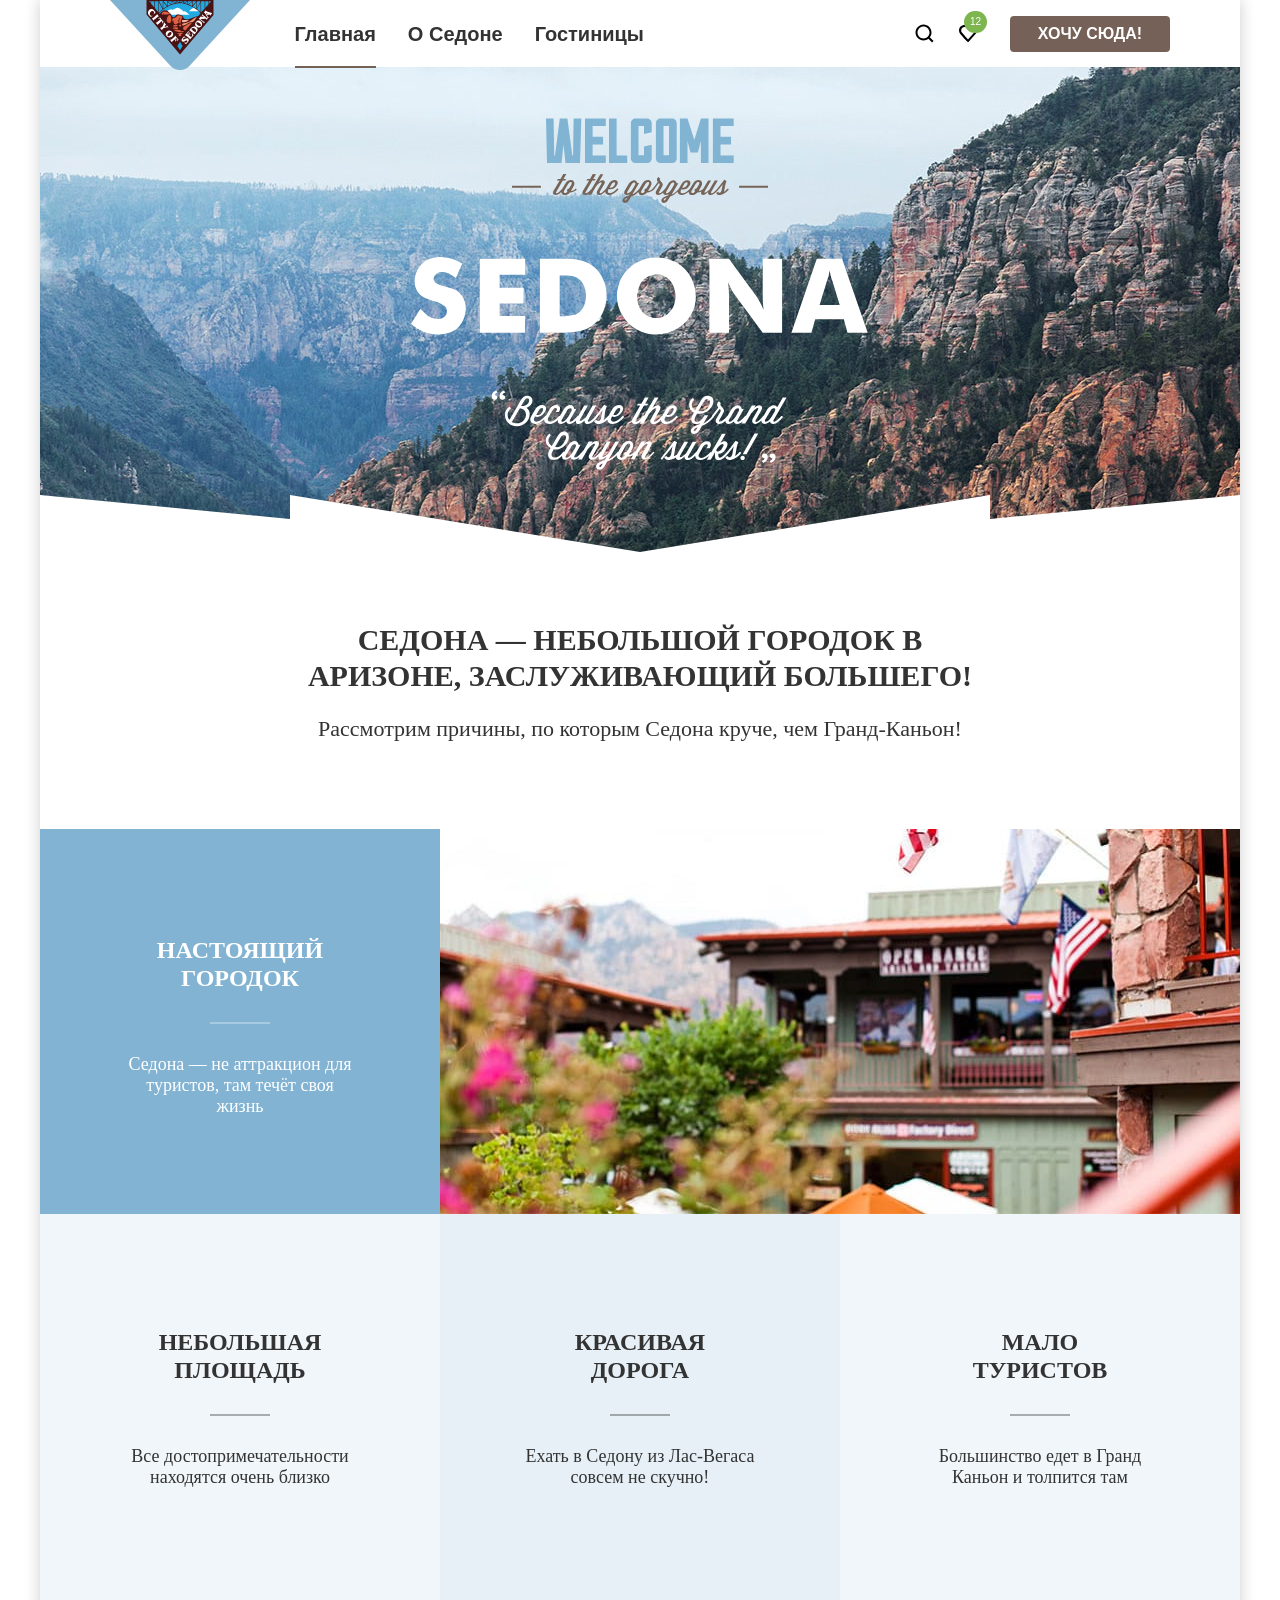
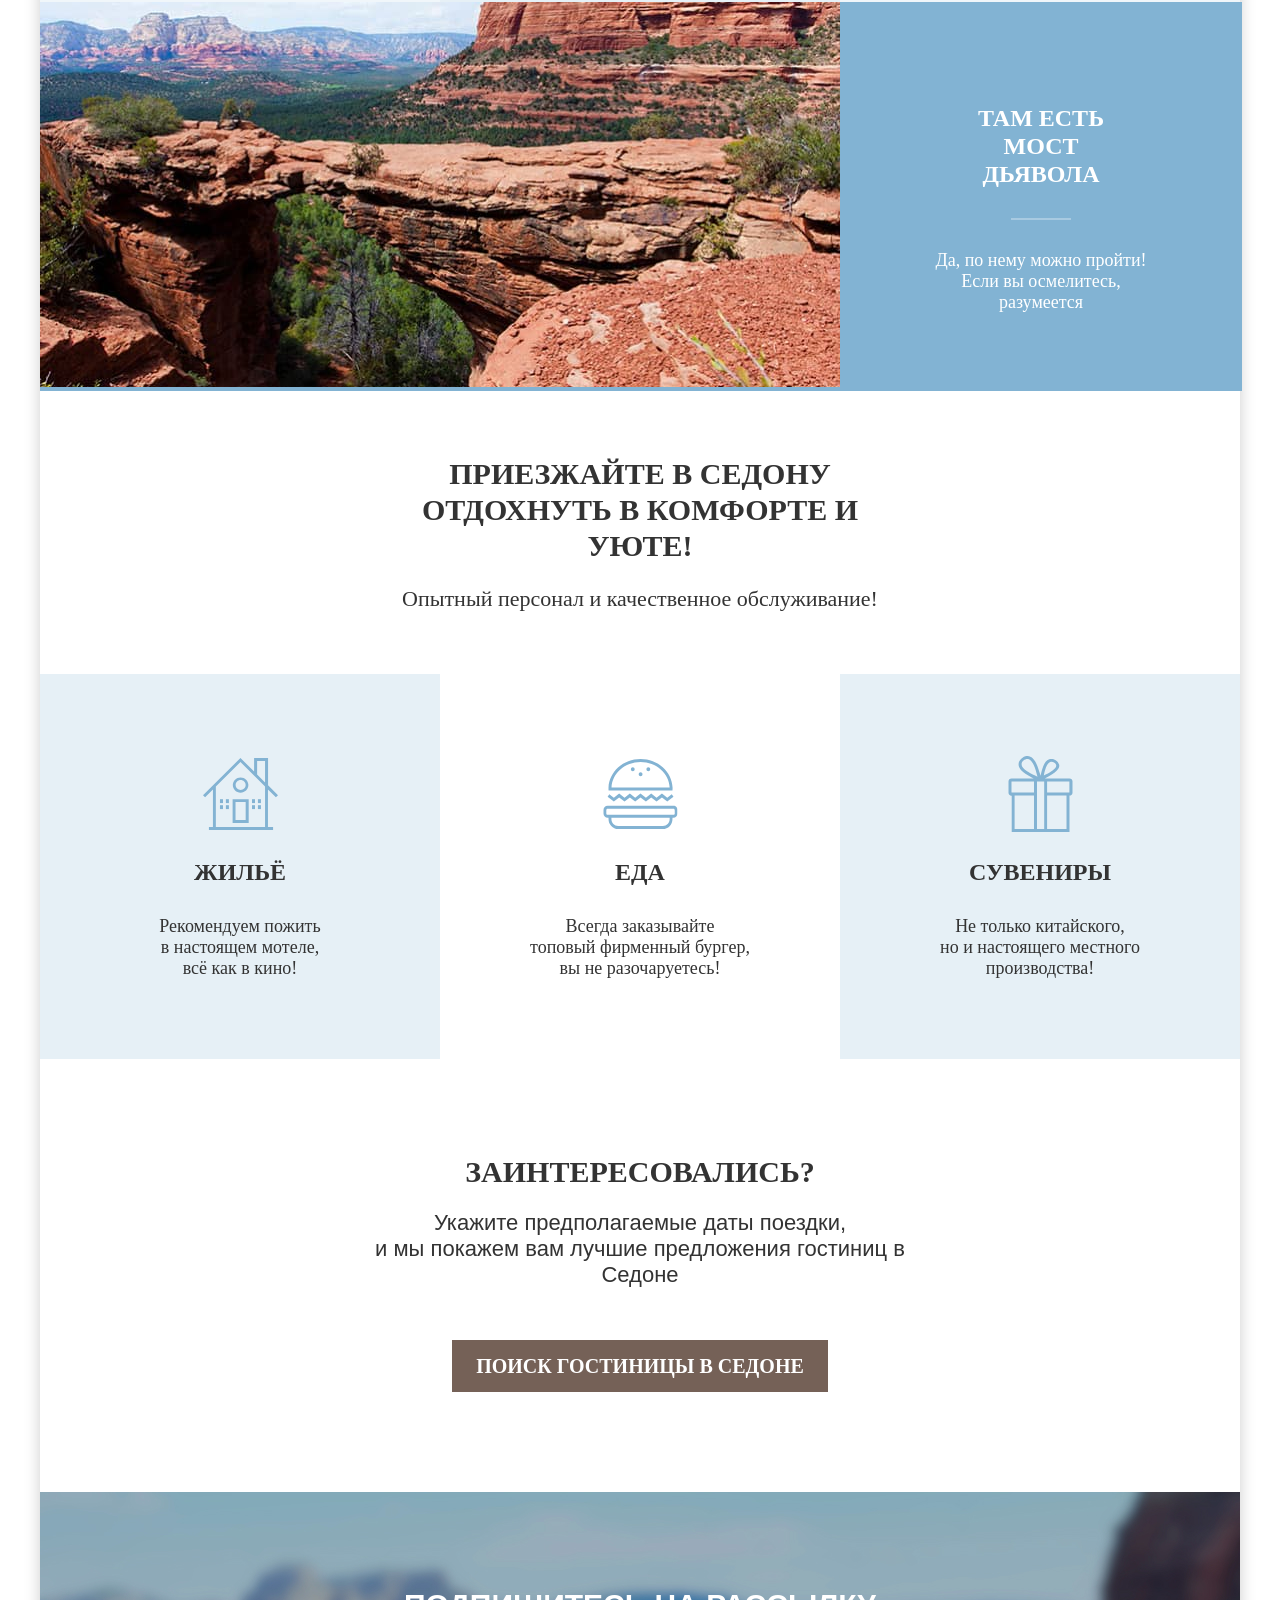
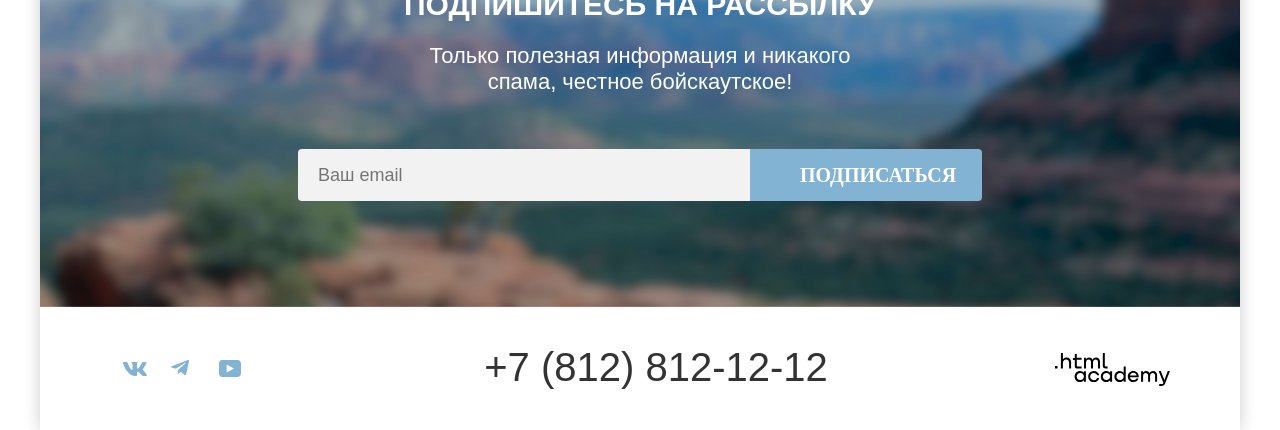
==== commit 187489c3: "Add files via upload" ====
--- a/index.html
+++ b/index.html
@@ -1,13 +1,11 @@
 <!DOCTYPE html>
 <html lang="ru">
-
   <head>
     <meta charset="utf-8">
     <title>HTML Academy: Седона</title>
     <link rel="stylesheet" href="styles/styles.css">
     <link rel="icon" href="favicon.ico" sizes="32x32">
   </head>
-
   <body>
     <div class="page-container">
       <header class="hero-page">
@@ -218,8 +216,7 @@
                 <label class="label-text" for="child"> Дети: </label>
                 <span class="tooltip"> </span>
                 <span class="tooltip-text">Укажите количество детей, которые будут с вами, возраст которых от 6 до 18
-                  лет.
-                  Дети до 6 лет размещаются бесплатно. </span>
+                  лет. Дети <br> до 6 лет размещаются бесплатно.<br> </span>
                 <div class="button-modal">
                   <button class="button-minus" type="button" aria-label="Уменьшить количество детей"></button>
                   <input class="field-count" id="child" type="number" name="adults" value="2" required>
@@ -233,5 +230,4 @@
       </div>
     </div>
   </body>
-
 </html>
--- a/styles/styles.css
+++ b/styles/styles.css
@@ -39,7 +39,7 @@
   height: 100%;
 }
 
-.main-container{
+.main-container {
   flex-grow: 1;
 }
 
@@ -50,7 +50,7 @@
   width: 1200px;
   margin: 0 auto;
   box-shadow: 0 0 15px 0 rgba(0, 0, 0, 0.20);
-  background-color:#fff
+  background-color: #fff
 }
 
 /*HEADER*/
@@ -65,85 +65,84 @@
 
 
 
-a.logo{
-display: block;
-margin-bottom: -8px;
-position: relative;
+a.logo {
+  display: block;
+  margin-bottom: -8px;
+  position: relative;
 }
 
 /*Навигация*/
 
-.navigation{
+.navigation {
   font-family: "PT Sans", sans-serif;
   font-size: 20px;
   line-height: 24px;
   font-weight: 700;
   color: #333333;
-  display:flex;
+  display: flex;
   justify-content: space-between;
   align-items: center;
-  width:1060px
-  }
-
-  .navigation-link-active::before{
-   content:"";
-   position: absolute;
-   left:16px;
-   right:16px;
-   height:2px;
-   background-color:#756257;
-   z-index:100;
-   bottom:-2px
-  }
-
-.navigation-link:hover{
+  width: 1060px
+}
+
+.navigation-link-active::before {
+  content: "";
+  position: absolute;
+  left: 16px;
+  right: 16px;
+  height: 2px;
+  background-color: #756257;
+  z-index: 100;
+  bottom: -2px
+}
+
+.navigation-link:hover {
   opacity: 0.3;
 }
 
 .navigation-link:focus,
-.navigation-link:active
-{
+.navigation-link:active {
   opacity: 0.6;
 }
 
 
 
 
-.navigation-list{
-display:flex;
-flex-wrap: wrap;
-list-style: none;
-margin: 0;
-padding: 0;
-width:525px
-}
-
-.navigation-user{
-  display: flex;
-  list-style:none;
+.navigation-list {
+  display: flex;
+  flex-wrap: wrap;
+  list-style: none;
+  margin: 0;
+  padding: 0;
+  width: 525px
+}
+
+.navigation-user {
+  display: flex;
+  list-style: none;
   margin-left: auto;
   flex-wrap: wrap;
   margin: 0;
   padding: 0;
   align-items: center;
-  padding-left:70px;
+  padding-left: 70px;
   justify-content: end;
-  }
-
-.navigation-link{
-  display:block;
+}
+
+.navigation-link {
+  display: block;
   padding: 20px 16px;
-  position:relative
-}
-
-.link-user{
-  display:block;
+  position: relative
+}
+
+.link-user {
+  display: block;
   padding: 22px 12px;
-  width:20px;
-  height:21px;
-}
-
-.favorites{
+  width: 20px;
+  height: 21px;
+}
+
+.favorites {
   position: absolute;
   font-size: 10px;
   font-weight: 400;
@@ -164,9 +163,9 @@
   text-align: center;
   background-repeat: no-repeat, no-repeat;
   background-size: 100% auto, cover;
-  background-color:#2d658a;
+  background-color: #2d658a;
   background-position: bottom;
-  padding-top:51px;
+  padding-top: 51px;
   box-sizing: border-box;
 }
 
@@ -174,11 +173,11 @@
 
 /*Преимущества*/
 
-.advanages-container{
-padding-top: 70px;
-padding-bottom: 65px;
-padding-left: 250px;
-padding-right: 250px;
+.advanages-container {
+  padding-top: 70px;
+  padding-bottom: 65px;
+  padding-left: 250px;
+  padding-right: 250px;
 }
 
 .advanteges-head {
@@ -189,7 +188,7 @@
   text-align: center;
   text-transform: uppercase;
   color: #333333;
-  margin:0;
+  margin: 0;
 
 }
 
@@ -200,40 +199,38 @@
   line-height: 26px;
   text-align: center;
   color: #333333;
-  width:700px;
-  margin-top:22px
-}
-
-.advanteges-list{
-  margin:0;
-  padding-left:0;
-  display:flex;
+  width: 700px;
+  margin-top: 22px
+}
+
+.advanteges-list {
+  margin: 0;
+  padding-left: 0;
+  display: flex;
   flex-wrap: wrap;
-  }
+}
 
 .advanteges-item {
-  color:#333333;
-  background-color:rgba(131, 179, 211, 0.12);
-  width:400px;
+  color: #333333;
+  background-color: rgba(131, 179, 211, 0.12);
+  width: 400px;
   min-height: 385px;
-  text-align:center;
+  text-align: center;
   list-style: none;
   box-sizing: border-box;
-  padding:114px 85px
-
-
-}
-
-.advanteges-even{
-  background-color:rgba(131, 179, 211, 0.20);
-}
-
-.city-sedona{
+  padding: 114px 85px
+}
+
+.advanteges-even {
+  background-color: rgba(131, 179, 211, 0.20);
+}
+
+.city-sedona {
   width: 400px;
   padding-top: 107px;
   margin: 0 auto;
   text-align: center;
-  padding-bottom:92px;
+  padding-bottom: 92px;
   box-sizing: border-box;
 
 }
@@ -248,33 +245,33 @@
   width: 175px;
   margin-left: auto;
   margin-right: auto;
-  margin-block-start:0;
-}
-
-.advanteges-title::after{
-  content:"";
-  border-top:2px solid rgba(255, 255, 255, 0.30);
+  margin-block-start: 0;
+}
+
+.advanteges-title::after {
+  content: "";
+  border-top: 2px solid rgba(255, 255, 255, 0.30);
   display: block;
-  width:60px;
+  width: 60px;
   margin: 30px auto;
 }
 
-.advanteges-text{
+.advanteges-text {
   font-family: "PT Sans";
   font-size: 18px;
   line-height: 21px;
   margin: 0 auto;
   width: 230px;
-  margin-block-start:0;
-  margin-block-end:0
-}
-
-.photo-bridge{
+  margin-block-start: 0;
+  margin-block-end: 0
+}
+
+.photo-bridge {
   width: 230px;
   margin: 0 auto;
   text-align: center;
   min-height: 181px;
-  padding:78px 86px
+  padding: 78px 86px
 }
 
 .advantages-bridge-title {
@@ -299,11 +296,11 @@
   width: 230px;
 }
 
-.advantages-bridge-title::after{
-  content:"";
-  border-top:2px solid rgba(255, 255, 255, 0.30);
+.advantages-bridge-title::after {
+  content: "";
+  border-top: 2px solid rgba(255, 255, 255, 0.30);
   display: block;
-  width:60px;
+  width: 60px;
   margin: 30px auto;
 }
 
@@ -319,10 +316,10 @@
 }
 
 .advanteges-description::after {
- content:"";
-  border-top:2px solid rgba(0, 0, 0, 0.30);
+  content: "";
+  border-top: 2px solid rgba(0, 0, 0, 0.30);
   display: block;
-  width:60px;
+  width: 60px;
   margin: 30px auto;
 }
 
@@ -335,8 +332,6 @@
   margin: 0;
 }
 
-
-
 .advanteges-item-city {
   background-color: #82b3d3;
   color: #ffffff;
@@ -347,58 +342,59 @@
 .advanteges-item-bridge {
   background-color: #82b3d3;
   color: #ffffff;
-  display:flex;
+  display: flex;
 }
 
 /*Сервис*/
 
-.service-container{
-  padding: 65px 348px;
-}
-
-.services-list{
+.service-container {
+  padding: 65px 348px 40px
+}
+
+.services-list {
   display: flex;
   text-align: center;
   margin: 0;
   list-style: none;
   flex-wrap: wrap;
   padding: 0;
+
+}
+
+.services-item {
+  width: 400px;
+  box-sizing: border-box;
   min-height: 385px;
-}
-
-.services-item{
-  width:400px;
-  padding:55px 85px;
-  box-sizing: border-box;
-  height:100%
-  }
-
-.services-item::before{
-  content:"";
-  position:absolute;
+  padding: 82px 85px 60px;
+}
+
+.services-item::before {
+  content: "";
+  position: absolute;
   background-repeat: no-repeat;
   background-position: center;
   transform: translateX(-50%);
 }
 
-.service-house::before{
+.service-house::before {
   background-image: url("../images/house-icon.svg");
   width: 75px;
   height: 76px;
 }
 
-.service-food::before{
+.service-food::before {
   background-image: url("../images/food-icon.svg");
   width: 75px;
   height: 76px;
 }
 
-.service-souvenirs::before{
+.service-souvenirs::before {
   background-image: url("../images/souvenirs-icon.svg");
   width: 75px;
   height: 76px;
 }
 
+
 .services-title {
   font-family: "PT Sans";
   font-weight: 700;
@@ -407,7 +403,7 @@
   text-transform: uppercase;
   text-align: center;
   color: #333333;
-  margin:0
+  margin: 0
 }
 
 .main-services {
@@ -426,7 +422,7 @@
   line-height: 28px;
   text-transform: uppercase;
   color: #333333;
-  margin-top:102px
+  margin-top: 102px
 }
 
 .services-text {
@@ -435,33 +431,33 @@
   font-size: 18px;
   line-height: 21px;
   color: #333333;
-  margin-top:30px
-}
-
-.services-list li:nth-child(1){
-background-color:#83b3d333;
-}
-
-.services-list li:nth-child(2){
-background-color:#ffffff
-}
-
-.services-list li:nth-child(3){
-background-color:#83b3d333
+  margin-top: 30px
+}
+
+.services-list li:nth-child(1) {
+  background-color: #83b3d333;
+}
+
+.services-list li:nth-child(2) {
+  background-color: #ffffff
+}
+
+.services-list li:nth-child(3) {
+  background-color: #83b3d333
 }
 
 .searching-hotel {
   text-align: center;
 }
 
-.date{
+.date {
   font-family: "PT Sans", sans-serif;
   font-size: 22px;
   font-style: normal;
   font-weight: 400;
   line-height: 26px;
   width: 592px;
-  margin-block-start:0;
+  margin-block-start: 0;
   margin-block-end: 0;
 }
 
@@ -472,11 +468,11 @@
   line-height: 36px;
   text-transform: uppercase;
   color: #333333;
-  margin:0;
+  margin: 0;
   padding-bottom: 20px
 }
 
-.catalog-newsletter{
+.catalog-newsletter {
   font-family: "PT Sans";
   font-weight: 700;
   font-size: 30px;
@@ -485,22 +481,22 @@
   color: #333333;
 }
 
-.mail-catalog{
-  text-align: center;
-  padding-top:120px;
-  padding-right:258px;
+.mail-catalog {
+  text-align: center;
+  padding-top: 120px;
+  padding-right: 258px;
   padding-bottom: 105px;
   padding-left: 258px;
-  max-height:415px
-}
-
-.form-catalog-email{
-  display:flex;
-  justify-content:center
-}
-
-.your-mail-catalog{
- font-family: inherit;
+  max-height: 415px
+}
+
+.form-catalog-email {
+  display: flex;
+  justify-content: center
+}
+
+.your-mail-catalog {
+  font-family: inherit;
   font-weight: 400;
   font-size: 18px;
   line-height: 24px;
@@ -509,17 +505,17 @@
 }
 
 .form-catalog-emai,
-.your-mail-catalog{
+.your-mail-catalog {
   background-color: #f2f2f2;
   box-sizing: border-box;
   width: 452px;
   min-height: 52px;
   padding: 14px 20px;
   border-radius: 4px 0 0 4px;
-  border:none
-}
-
-.section-text{
+  border: none
+}
+
+.section-text {
   margin: 0 auto;
   padding-bottom: 54px;
   width: 475px;
@@ -538,22 +534,22 @@
   text-transform: uppercase;
   background-color: #756157;
   color: #ffffff;
-  margin-top: 50px;
-  border:none
-}
-
-.information-newslatter{
-  margin:0 auto;
-  padding-bottom:54px;
+  margin-top: 52px;
+  border: none
+}
+
+.information-newslatter {
+  margin: 0 auto;
+  padding-bottom: 54px;
   width: 475px;
   font-size: 22px;
   line-height: 26px;
   text-align: center;
 }
 
-.interes{
-text-align: center;
-padding: 72px 304px 100px
+.interes {
+  text-align: center;
+  padding: 95px 304px 100px
 }
 
 
@@ -561,11 +557,11 @@
 
 .subscribe-to-newsletter {
   background-image: url("../images/subscribe.jpg");
-  background-color:#6d8ca0;
+  background-color: #6d8ca0;
   color: #ffffff;
   background-repeat: no-repeat;
   background-size: cover;
-  text-align:center;
+  text-align: center;
   min-height: 415px;
   padding: 95px 258px 106px 258px;
   box-sizing: border-box;
@@ -576,8 +572,8 @@
   line-height: 36px;
   font-weight: 700;
   text-transform: uppercase;
-  margin-bottom:20px;
-  margin-top:0
+  margin-bottom: 20px;
+  margin-top: 0
 }
 
 .title-newslatter-catalog {
@@ -585,29 +581,30 @@
   line-height: 36px;
   font-weight: 700;
   text-transform: uppercase;
-  margin-bottom:17px;
-  margin-top:0
-}
-
-.newsletter{
+  margin-bottom: 17px;
+  margin-top: 0
+}
+
+
+.newsletter {
   font-size: 30px;
   line-height: 36px;
   font-weight: 700;
   text-transform: uppercase;
-  color:#ffffff
-  }
-
-  .information{
+  color: #ffffff
+}
+
+.information {
   font-size: 22x;
   line-height: 26px;
-  }
-
-.form-email{
-  display:flex;
+}
+
+.form-email {
+  display: flex;
   justify-content: center;
 }
 
-.your-mail{
+.your-mail {
   font-family: inherit;
   font-weight: 400;
   font-size: 18px;
@@ -617,14 +614,14 @@
 }
 
 .form-emai,
-.your-mail{
- background-color: #f2f2f2;
+.your-mail {
+  background-color: #f2f2f2;
   box-sizing: border-box;
   width: 452px;
   min-height: 52px;
   padding: 14px 20px;
   border-radius: 4px 0 0 4px;
-  border:none
+  border: none
 }
 
 .subscribe-button {
@@ -639,223 +636,229 @@
   text-transform: uppercase;
   background-color: #82b3d3;
   color: #ffffff;
-  border-radius:0 4px 4px 0;
+  border-radius: 0 4px 4px 0;
   border: none
 }
 
-.inner-header-title{
-font-size: 60px;
-line-height: 78px;
-margin-bottom: 8px;
-width:495px;
-height:78px;
-margin-block-start: 0;
-margin-block-end:0;
-}
-
-.breadcrumbs{
+.inner-header-title {
+  font-size: 60px;
+  line-height: 78px;
+  margin-bottom: 8px;
+  width: 495px;
+  height: 78px;
+  margin-block-start: 0;
+  margin-block-end: 0;
+}
+
+.breadcrumbs {
   display: flex;
   list-style: none;
-  gap:10px;
+  gap: 10px;
   margin-bottom: 39px;
-  margin-top:7px;
-  padding:0;
+  margin-top: 7px;
+  padding: 0;
   flex-wrap: wrap;
- }
-
- .breadcrumbs-link-hotel{
-color:  #fff;
-font-family: "PT Sans";
-font-size: 16px;
-font-style: normal;
-font-weight: 400;
-line-height: 21px;
- }
-
-.breadcrumbs-link:hover{
-  opacity:0.6
-}
-
-.breadcrumbs-link:active{
-  opacity:0.3
-}
-
-.breadcrumbs-item{
+}
+
+.breadcrumbs-link-hotel {
+  color: #fff;
+  font-family: "PT Sans";
+  font-size: 16px;
+  font-style: normal;
+  font-weight: 400;
+  line-height: 21px;
+
+}
+
+.breadcrumbs-link:hover {
+  opacity: 0.6
+}
+
+.breadcrumbs-link:active {
+  opacity: 0.3
+}
+
+.breadcrumbs-item {
   display: flex;
   align-items: center;
 }
 
-.breadcrumbs-item + .breadcrumbs-item::before{
-  content:"";
-  width:7px;
-  height:10px;
+.breadcrumbs-item + .breadcrumbs-item::before {
+  content: "";
+  width: 7px;
+  height: 10px;
   background-image: url("../images/arrow.svg");
   padding-right: 10px;
   background-repeat: no-repeat;
 }
 
-.breadcrumbs-link-main{
-background-image: url("../images/home.svg");
-width: 13px;
-height: 15px;
-background-repeat: no-repeat;
-display: block;
-
-}
-
-.control-check{
-  width:20px;
-  height:20px;
-  border-radius:4px;
+.breadcrumbs-link-main {
+  background-image: url("../images/home.svg");
+  width: 13px;
+  height: 15px;
+  background-repeat: no-repeat;
+  display: block;
+
+}
+
+.control-check {
+  width: 20px;
+  height: 20px;
+  border-radius: 4px;
   background-color: #ffffff;
-  border:none
-}
-
-.catalog-filters{
+  border: none
+}
+
+.catalog-filters {
   display: flex;
   margin-top: 0;
 }
 
-.catalog-filer-title{
+.catalog-filer-title {
   font-size: 20px;
   line-height: 24px;
   font-weight: 700;
   padding-inline: 0;
 }
 
-.title-price{
-  margin-bottom:30px
-}
-
-.infrastructyre-filter{
+.title-price {
+  margin-bottom: 30px
+}
+
+.infrastructyre-filter {
   margin-inline: 0;
   margin-right: 73px;
   width: 150px;
   border: none;
-  padding:0;
-
-}
-
-.infrastructyre-item{
+  padding: 0;
+
+}
+
+.infrastructyre-item {
   margin-bottom: 16px;
   padding-left: 0;
-  height:23px
-}
-
-.infrastructyre-list{
-list-style: none;
-padding:0;
-min-width:112px;
-padding-top:32px;
-margin-top:0;
-margin-block-start: 0;
-margin-block-end: 0;
-padding-inline: 0;
-
-}
-
-.housing-filter{
+  height: 23px
+}
+
+.infrastructyre-list {
+  list-style: none;
+  padding: 0;
+  min-width: 112px;
+  padding-top: 32px;
+  margin-top: 0;
+  margin-block-start: 0;
+  margin-block-end: 0;
+  padding-inline: 0;
+
+}
+
+.housing-filter {
   margin-right: 70px;
   width: 150px;
   height: 157px;
   border: none;
-  margin-inline:0;
-  padding:0
-}
-
-.housing-list{
+  margin-inline: 0;
+  padding: 0
+}
+
+.housing-list {
   list-style: none;
-  padding:0;
-  width:150px;
-  margin:0;
-  padding-top:32px;
-  margin-top:0
-}
-
-.housing-item{
-   margin-bottom: 16px;
-   padding-left: 0;
-   height:23px
+  padding: 0;
+  width: 150px;
+  margin: 0;
+  padding-top: 32px;
+  margin-top: 0
+}
+
+.housing-item {
+  margin-bottom: 16px;
+  padding-left: 0;
+  height: 23px
 }
 
 .catalog-filter-title {
   font-size: 20px;
   line-height: 24px;
   font-weight: 700;
-}
-
-.item-option{
-color: #fff;
-font-family: "PT Sans",sans-serif;
-font-size: 18px;
-font-style: normal;
-font-weight: 400;
-line-height: 23px;
-}
-
-.price-filter{
-  position:relative;
-  border:none;
-  margin-left:138px;
+
+
+}
+
+.item-option {
+  color: #fff;
+  font-family: "PT Sans", sans-serif;
+  font-size: 18px;
+  font-style: normal;
+  font-weight: 400;
+  line-height: 23px;
+
+}
+
+.price-filter {
+  position: relative;
+  border: none;
+  margin-left: 138px;
   padding-block: 0;
   padding-inline: 0;
-}
-
-.filter-container{
-  display:flex;
-  gap:2px;
+
+}
+
+.filter-container {
+  display: flex;
+  gap: 2px;
   position: relative;
 }
 
-.label-price{
+.label-price {
   position: relative;
 }
 
-.choice{
+.choice {
   position: absolute;
   color: rgba(0, 0, 0, 0.3);
   top: 16px;
   right: 20px;
 }
 
-.input-price{
+.input-price {
   font-weight: 700;
   font-size: 18px;
   line-height: 24px;
   color: #000000;
-  width:143px;
-  height:48px;
+  width: 143px;
+  height: 48px;
   text-align: left;
-  border:none;
+  border: none;
   box-sizing: border-box;
   appearance: textfield;
-  outline:none;
+  outline: none;
   padding-block: 0;
   padding-inline: 0;
   padding-top: 5px;
   padding-left: 21px;
 }
 
-.input-price:focus{
-outline: 3px solid #83B3D3;
-}
-
-.input-from{
-border-radius: 4px 0 0 4px;
+
+.input-price:focus {
+  outline: 3px solid #83B3D3;
+}
+
+.input-from {
+  border-radius: 4px 0 0 4px;
 }
 
 .input-to {
-border-radius: 0 4px 4px 0;
-}
-
-.control{
-  display:flex;
+  border-radius: 0 4px 4px 0;
+}
+
+.control {
+  display: flex;
   gap: 16px;
   align-items: center;
 
 }
 
-.control-input{
+.control-input {
   background-color: #ffffff;
   appearance: none;
   width: 20px;
@@ -864,95 +867,96 @@
   margin: 0;
 }
 
-.control-input:checked{
-background-image: url("../images/check.svg");
-background-repeat: no-repeat;
-background-position:center;
+.control-input:checked {
+  background-image: url("../images/check.svg");
+  background-repeat: no-repeat;
+  background-position: center;
 }
 
 .item-option:hover,
-.control-input:checked:hover{
+.control-input:checked:hover {
   opacity: 0.6;
 }
 
 .item-option:active,
-.control-input:checked:active{
+.control-input:checked:active {
   fill: #3f5e72;
 
 }
 
-.control-input:checked:focus{
+.control-input:checked:focus {
   border: 3px solid #83b3d3;
 }
 
-.check-housing:checked:hover{
+.check-housing:checked:hover {
   opacity: 0.6;
- }
-
-.check-housing:checked:focus{
-   outline: 3px solid #83b3d3;
-}
-
-.check-housing:checked:active{
+}
+
+.check-housing:checked:focus {
+  outline: 3px solid #83b3d3;
+}
+
+.check-housing:checked:active {
   fill: #3f5e72;
 }
 
-.check-housing{
-  position:relative;
+.check-housing {
+  position: relative;
   background-color: #ffffff;
-  width:20px;
-  height:20px;
+  width: 20px;
+  height: 20px;
   appearance: none;
   border-radius: 50%;
   padding-left: 5px;
-  margin:0;
+  margin: 0;
   padding-inline: 0;
-  padding-block:0
-}
-.check-housing:checked:before{
+  padding-block: 0
+}
+
+.check-housing:checked:before {
   content: "";
   position: absolute;
-  width:10px;
-  height:10px;
+  width: 10px;
+  height: 10px;
   border-radius: 50%;
   background-color: #3f5e72;
-  right:5px;
-  top:5px
-}
-
-.range{
+  right: 5px;
+  top: 5px
+}
+
+.range {
   margin-top: 46px;
   height: 4px;
   background-color: rgba(255, 255, 255, 0.3);
 }
 
-.range-slider{
+.range-slider {
   position: relative;
   width: 227px;
   background-color: #fff;
   height: 4px;
 }
 
-.range-button{
+.range-button {
   height: 20.0px;
   width: 20px;
   border-radius: 5px;
-  background-color:#fff;
-  border:none;
-  position:absolute
-}
-
-.minimal{
-top:-8px
-}
-
-.maximal{
-top:-8px;
-right:0
-}
-
-.submit-reset-filter{
-  margin-left:70px;
+  background-color: #fff;
+  border: none;
+  position: absolute
+}
+
+.minimal {
+  top: -8px
+}
+
+.maximal {
+  top: -8px;
+  right: 0
+}
+
+.submit-reset-filter {
+  margin-left: 70px;
 }
 
 .header-inner {
@@ -970,51 +974,51 @@
 }
 
 .select-control:hover,
-.select-control:focus{
-  border: 2px solid  #68A2CA;
-}
-
-.select-control:disabled{
+.select-control:focus {
+  border: 2px solid #68A2CA;
+}
+
+.select-control:disabled {
   border: 2px solid rgba(0, 0, 0, 0.30);
 }
 
-.name-hotels{
-  padding-right:70px;
-  padding-left:70px;
-  padding-top:30px;
-  padding-bottom:60px
-}
-
-.button-submit{
-  font-family: "PT Sans",sans-serif;
-  background-color:#82b3d3;
-  color:#ffffff;
-  text-transform: uppercase;
-  width:191px;
-  height:36px;
-  font-size:16px;
-  line-height:20px;
+.name-hotels {
+  padding-right: 70px;
+  padding-left: 70px;
+  padding-top: 30px;
+  padding-bottom: 60px
+}
+
+.button-submit {
+  font-family: "PT Sans", sans-serif;
+  background-color: #82b3d3;
+  color: #ffffff;
+  text-transform: uppercase;
+  width: 191px;
+  height: 36px;
+  font-size: 16px;
+  line-height: 20px;
   font-weight: 700;
   border-radius: 4px;
   margin-top: 56px;
-  border:none
-  }
-
-.button-reset{
-  font-family: "PT Sans",sans-serif;
+  border: none
+}
+
+.button-reset {
+  font-family: "PT Sans", sans-serif;
   width: 191px;
   margin-top: 40px;
   text-transform: uppercase;
   font-size: 16px;
   line-height: 20px;
   background-color: transparent;
-  color:#ffffff;
+  color: #ffffff;
   border: none;
   font-weight: 700;
 }
 
 .button-want {
-  font-family: "PT Sans",sans-serif;
+  font-family: "PT Sans", sans-serif;
   text-align: center;
   width: 160px;
   font-weight: 700;
@@ -1028,8 +1032,7 @@
   margin: 0;
   align-content: center;
   min-height: 36px;
-  margin-left:20px
-
+  margin-left: 20px
 }
 
 .button-brown-hotel {
@@ -1049,16 +1052,16 @@
 }
 
 .button-brown:hover,
-.button-brown:focus{
+.button-brown:focus {
   background-color: #615048;
 }
 
-.button-brown:active{
+.button-brown:active {
   color: rgba(255, 255, 255, 0.30);
   background-color: #756157
 }
 
-.button-brown:disabled{
+.button-brown:disabled {
   background-color: #e5e5e5;
 }
 
@@ -1080,11 +1083,11 @@
 }
 
 .button-blue:hover,
-.button-blue:focus{
-  background:  #68a2ca;
-}
-
-.button-blue:active{
+.button-blue:focus {
+  background: #68a2ca;
+}
+
+.button-blue:active {
   color: rgba(255, 255, 255, 0.30);
   background-color: #82b3d3
 }
@@ -1106,21 +1109,21 @@
 }
 
 .button-green:hover,
-.button-green:focus{
-  background-color:#6c9e42
-}
-
-.button-green:active{
+.button-green:focus {
+  background-color: #6c9e42
+}
+
+.button-green:active {
   color: rgba(255, 255, 255, 0.30);
   background-color: #7db54f;
 }
 
 
-.button-green:disabled{
+.button-green:disabled {
   background-color: #e5e5e5;
 }
 
-.button-blue:disabled{
+.button-blue:disabled {
   background-color: #e5e5e5;
 }
 
@@ -1129,18 +1132,18 @@
   text-decoration: none
 }
 
-.sorting{
-  display:flex;
-  align-items:center;
+.sorting {
+  display: flex;
+  align-items: center;
   justify-content: space-between;
-  width:1060px;
-  margin-top:2px;
-  margin-bottom:24px
-}
-
-.found-hotels{
-  text-transform: uppercase;
-  font-size:30px;
+  width: 1060px;
+  margin-top: 2px;
+  margin-bottom: 24px
+}
+
+.found-hotels {
+  text-transform: uppercase;
+  font-size: 30px;
   line-height: 36px;
   width: 400px;
   font-weight: 700;
@@ -1149,34 +1152,35 @@
 }
 
 
-.select-control{
-font-family: "PT Sans",sans-serif;
-font-size: 18px;
-font-style: normal;
-font-weight: 400;
-line-height: 21px;
-color:#333;
-width:292px;
-height:49px;
-background-color: transparent;
-border: 2px solid #e5e5e5;
-margin-left: 70px;
-padding: 12px 20px;
-background-image: url("../images/select.svg");
-background-repeat: no-repeat;
-appearance: none;
-background-position-x: 260px;
-background-position-y: 21px;
-box-sizing: border-box;
-}
-
-.sorting-product{
-  display:flex;
-  flex-wrap:wrap;
+.select-control {
+  font-family: "PT Sans", sans-serif;
+  font-size: 18px;
+  font-style: normal;
+  font-weight: 400;
+  line-height: 21px;
+  color: #333;
+  width: 292px;
+  height: 49px;
+  background-color: transparent;
+  border: 2px solid #e5e5e5;
+  margin-left: 70px;
+  padding: 12px 20px;
+  background-image: url("../images/select.svg");
+  background-repeat: no-repeat;
+  appearance: none;
+  background-position-x: 260px;
+  background-position-y: 21px;
+  box-sizing: border-box;
+
+}
+
+.sorting-product {
+  display: flex;
+  flex-wrap: wrap;
   list-style-type: none;
-  column-gap:8px;
+  column-gap: 8px;
   width: 160px;
-  padding-inline-start:0;
+  padding-inline-start: 0;
   padding: 0;
   margin: 0;
 
@@ -1184,10 +1188,10 @@
 
 }
 
-.sort-link-table{
-  display:block;
+.sort-link-table {
+  display: block;
   min-width: 48px;
-  min-height:48px;
+  min-height: 48px;
   border: 2px solid black;
   border-radius: 4px;
   background-image: url("../images/table-icon.svg");
@@ -1196,10 +1200,10 @@
   box-sizing: border-box;
 }
 
-.sort-link-card{
-  display:block;
+.sort-link-card {
+  display: block;
   min-width: 48px;
-  min-height:48px;
+  min-height: 48px;
   border: 2px solid #e5e5e5;
   border-radius: 4px;
   background-image: url("../images/card-icon.svg");
@@ -1208,22 +1212,22 @@
   box-sizing: border-box;
 }
 
-.sort-link-card:hover{
- border: 2px solid #000
-}
-
-.sort-link-card:focus{
-border: 2px solid #68A2CA;
-}
-
-.sort-link-card:active{
-border: 2px solid black;
-}
-
-.sort-link-list{
-  display:block;
+.sort-link-card:hover {
+  border: 2px solid #000
+}
+
+.sort-link-card:focus {
+  border: 2px solid #68A2CA;
+}
+
+.sort-link-card:active {
+  border: 2px solid black;
+}
+
+.sort-link-list {
+  display: block;
   min-width: 48px;
-  min-height:48px;
+  min-height: 48px;
   border: 2px solid #e5e5e5;
   border-radius: 4px;
   background-image: url("../images/list-icon.svg");
@@ -1232,64 +1236,63 @@
   box-sizing: border-box;
 }
 
-.sort-link-list:hover{
-border: 2px solid #000
-}
-
-.sort-link-list:focus{
-border: 2px solid #68A2CA;
-}
-
-.sort-link-list:active{
-border: 2px solid black;
+.sort-link-list:hover {
+  border: 2px solid #000
+}
+
+.sort-link-list:focus {
+  border: 2px solid #68A2CA;
+}
+
+.sort-link-list:active {
+  border: 2px solid black;
 }
 
 
 
 /*Карточка*/
 
-.hotel-list{
-  display:grid;
-  grid-template-columns: repeat(3,340px);
+.hotel-list {
+  display: grid;
+  grid-template-columns: repeat(3, 340px);
   flex-wrap: wrap;
-  list-style:none;
-  gap:20px;
-  padding-left:0;
-  margin-block-start:0;
-  margin-block-end:0
-}
-
-.hotel-card{
+  list-style: none;
+  gap: 20px;
+  padding-left: 0;
+  margin-block-start: 0;
+  margin-block-end: 0
+}
+
+.hotel-card {
   display: grid;
   grid-template-columns: repeat(2, 140px);
-  gap:16px 20px;
-  padding:20px;
+  gap: 16px 20px;
+  padding: 20px;
   border: 1px solid #E6E6E6;
   border-radius: 4px;
   overflow-wrap: break-word;
- }
-
- .hotel-card-image-link{
-  display:grid;
+}
+
+.hotel-card-image-link {
+  display: grid;
   grid-column: 1/-1;
 
 }
 
- .hotel-card-image-link:hover{
+.hotel-card-image-link:hover {
   opacity: 0.3;
 }
 
- .hotel-card-image-link:focus,
- .hotel-card-image-link:active
-{
+.hotel-card-image-link:focus,
+.hotel-card-image-link:active {
   opacity: 0.6;
 }
 
-.footer-container{
+.footer-container {
   display: flex;
   justify-content: space-between;
-  padding-top:40px;
-  padding-right:70px;
+  padding-top: 40px;
+  padding-right: 70px;
   padding-bottom: 30px;
   padding-left: 70px;
 }
@@ -1299,10 +1302,10 @@
 .pagination {
   display: flex;
   width: 400px;
-  gap:8px;
-  list-style:none;
+  gap: 8px;
+  list-style: none;
   align-items: center;
-  margin-bottom:40px;
+  margin-bottom: 40px;
   border-radius: 4px;
   padding-left: 70px;
 }
@@ -1321,30 +1324,30 @@
   align-items: center;
   line-height: 60px;
   border-radius: 4px;
- }
-
- .pagination-link:hover,
- .pagination-link:focus{
-background-color:#68a2ca
- }
-
- .pagination-link:active{
- background-color:#82b3d3;
- }
-
- .pagination-current{
-   display: block;
-  background-color:#f2f2f2;
+}
+
+.pagination-link:hover,
+.pagination-link:focus {
+  background-color: #68a2ca
+}
+
+.pagination-link:active {
+  background-color: #82b3d3;
+}
+
+.pagination-current {
+  display: block;
+  background-color: #f2f2f2;
   text-align: center;
   box-sizing: border-box;
   width: 60px;
   height: 60px;
-  border-radius:4px;
+  border-radius: 4px;
   font-weight: 700;
   font-size: 20px;
   align-items: center;
   line-height: 60px;
- }
+}
 
 .pagination-dots {
   text-align: center;
@@ -1353,77 +1356,77 @@
   width: 60px;
   height: 60px;
   font-size: 20px;
-  line-height:36px;
+  line-height: 36px;
   padding: 13px 23px 18px;
 }
 
-.social-media-list{
+.social-media-list {
   display: flex;
   flex-wrap: wrap;
   list-style: none;
-  margin-bottom:5px;
-  min-width:142px;
+  margin-bottom: 5px;
+  min-width: 142px;
   margin-block-start: 0;
-  margin-block-end:0;
-  padding-left:13px;
-  margin-top:13px
-}
-
-.social-media-item{
-  width:48px;
-  height:40px
-}
-
-.htmlacademy-link{
+  margin-block-end: 0;
+  padding-left: 13px;
+  margin-top: 13px
+}
+
+.social-media-item {
+  width: 48px;
+  height: 40px
+}
+
+.htmlacademy-link {
   padding-top: 6px
 }
 
-.phone-number{
+.phone-number {
   font-family: "PT Sans", sans-serif;
   font-size: 40px;
-  line-height:40px;
+  line-height: 40px;
   color: #333333;
-  max-width:400px;
-  padding-right:10px
+  max-width: 400px;
+  padding-right: 10px
 }
 
 .phone-number:hover,
-.phone-number:focus{
-  color:#756157
-}
-
-.phone-number:active{
+.phone-number:focus {
+  color: #756157
+}
+
+.phone-number:active {
   color: rgba(117, 97, 87, 0.30)
-  }
+}
 
 .htmlacademy-link:hover path,
-.htmlacademy-link:focus path{
+.htmlacademy-link:focus path {
   fill: #756157;
 }
 
-.htmlacademy-link path:active{
+.htmlacademy-link path:active {
   fill: rgba(117, 97, 87, 0.30);
 }
 
-.social-link path:active{
+.social-link path:active {
   fill: rgba(104, 162, 202, 0.30);
- }
-
-.price{
+}
+
+.price {
   justify-self: end
 }
 
-.hotel-name{
-    font-size: 24px;
-    font-weight: 700;
-    line-height: 28px;
-    margin-bottom: 0;
-    margin-top: 12px;
-    text-align: start;
-
-  }
-
-.grade{
+.hotel-name {
+  font-size: 24px;
+  font-weight: 700;
+  line-height: 28px;
+  margin-bottom: 0;
+  margin-top: 12px;
+  text-align: start;
+
+}
+
+.grade {
   color: var(--Texts-second, #333);
   text-align: center;
   font-family: "PT Sans";
@@ -1437,156 +1440,156 @@
   width: 140px;
   height: 38px;
   align-content: center;
-   }
-
-.stars-4{
+}
+
+.stars-4 {
   background-image: url("../images/stars-4.svg");
   background-repeat: no-repeat;
 }
 
-.stars-3{
+.stars-3 {
   background-image: url("../images/stars-3.svg");
   background-repeat: no-repeat;
 }
 
-.stars-2{
+.stars-2 {
   background-image: url("../images/stars-2.svg");
   background-repeat: no-repeat;
 }
 
-.modal-container{
-  position:fixed;
-  display:flex;
-  width:100%;
-  min-height:100%;
+.modal-container {
+  position: fixed;
+  display: flex;
+  width: 100%;
+  min-height: 100%;
   background-color: rgba(242, 242, 242, 0.80);
   z-index: 100;
   display: none;
 }
 
-.modal-window{
-  position:relative;
-  width:717px;
-  height:576px;
-  background-color:#fff;
-  margin:auto;
+.modal-window {
+  position: relative;
+  width: 717px;
+  height: 576px;
+  background-color: #fff;
+  margin: auto;
   border-radius: 30px;
   box-shadow: 0 25px 50px 0 rgba(0, 0, 0, 0.15);
-  padding:64px 70px;
+  padding: 64px 70px;
   box-sizing: border-box;
 
 }
 
-.modal-title{
+.modal-title {
   font-family: "PT Sans", sans-serif;
-  font-size:30px;
-  font-weight:700;
-  line-height:36px;
-  max-width:500px;
+  font-size: 30px;
+  font-weight: 700;
+  line-height: 36px;
+  max-width: 500px;
   height: 36px;
   text-transform: uppercase;
-  margin-block-start:0;
-  margin-block-end:0;
-  margin-bottom:64px
-}
-
-.modal-button-close{
-  position:absolute;
+  margin-block-start: 0;
+  margin-block-end: 0;
+  margin-bottom: 64px
+}
+
+.modal-button-close {
+  position: absolute;
   background-image: url("../images/modal-close.svg");
   background-position: center;
   background-repeat: no-repeat;
   border: none;
-  background-color:#f2f2f2;
+  background-color: #f2f2f2;
   border-radius: 50%;
-  width:52px;
-  height:52px;
+  width: 52px;
+  height: 52px;
   top: 64px;
   right: 52px;
 }
 
-.modal-button-close:hover{
-  background-color:#e6e6e6;
-}
-
-.modal-button-close:focus{
+.modal-button-close:hover {
+  background-color: #e6e6e6;
+}
+
+.modal-button-close:focus {
   outline: 3px solid #83b3d3;
 }
 
-.modal-button-close:active{
-opacity: 0.3;
-outline:none
-}
-
-.label-text{
-  font-size:20px;
-  line-height:24px;
-  font-weight:700
-}
-
-.clients-field{
+.modal-button-close:active {
+  opacity: 0.3;
+  outline: none
+}
+
+.label-text {
+  font-size: 20px;
+  line-height: 24px;
+  font-weight: 700
+}
+
+.clients-field {
   display: flex;
   align-items: center;
 }
 
 .date-arrive,
-.date-departure{
- color: #000;
- font-family: "PT Sans";
- font-size: 18px;
- font-style: normal;
- font-weight: 700;
- line-height: 24px;
+.date-departure {
+  color: #000;
+  font-family: "PT Sans";
+  font-size: 18px;
+  font-style: normal;
+  font-weight: 700;
+  line-height: 24px;
   width: 440px;
   height: 48px;
   background-color: #f2f2f2;
   border: none;
   border-radius: 4px;
-  padding-left:20px;
+  padding-left: 20px;
   box-sizing: border-box;
 }
 
-.date-arrive:hover{
-background-color:#e6e6e6;
-}
-
-.date-arrive:focus{
-background-color:#e6e6e6;
-border: 3px solid #83B3D3;
-}
-
-.date-departure:hover{
-  background-color:#e6e6e6;
-}
-
-.date-departure:focus{
-  background-color:#e6e6e6;
+.date-arrive:hover {
+  background-color: #e6e6e6;
+}
+
+.date-arrive:focus {
+  background-color: #e6e6e6;
   border: 3px solid #83B3D3;
 }
 
-.wrong-date{
-  color:red;
-  padding-left:160px;
- font-family: "PT Sans", sans-serif;
- font-size: 16px;
- font-weight: 400;
- line-height: 21px;
- margin-top:4px;
- margin-bottom: 23px;
-}
-
-.right-date{
- font-family: "PT Sans", sans-serif;
- font-size: 16px;
- font-weight: 400;
- line-height: 21px;
- padding-left: 160px;
- margin-top:4px;
- margin-bottom: 23px;
-}
-
-.calendar{
-  width:20px;
-  height:20px;
+.date-departure:hover {
+  background-color: #e6e6e6;
+}
+
+.date-departure:focus {
+  background-color: #e6e6e6;
+  border: 3px solid #83B3D3;
+}
+
+.wrong-date {
+  color: red;
+  padding-left: 160px;
+  font-family: "PT Sans", sans-serif;
+  font-size: 16px;
+  font-weight: 400;
+  line-height: 21px;
+  margin-top: 4px;
+  margin-bottom: 23px;
+}
+
+.right-date {
+  font-family: "PT Sans", sans-serif;
+  font-size: 16px;
+  font-weight: 400;
+  line-height: 21px;
+  padding-left: 160px;
+  margin-top: 4px;
+  margin-bottom: 23px;
+}
+
+.calendar {
+  width: 20px;
+  height: 20px;
   position: absolute;
   background-image: url("../images/date.svg");
   background-repeat: no-repeat;
@@ -1598,33 +1601,33 @@
   background-color: #f2f2f2;
 }
 
-.calendar:hover{
-  opacity:0.3
-}
-
-.calendar:focus{
-  opacity:0.6
-}
-
-.calendar:active{
+.calendar:hover {
+  opacity: 0.3
+}
+
+.calendar:focus {
+  opacity: 0.6
+}
+
+.calendar:active {
   opacity: 0.5;
 }
 
-.modal-field{
+.modal-field {
   display: flex;
   align-items: center;
   justify-content: space-between;
   position: relative;
 }
 
-.button-modal{
-  display:flex;
+.button-modal {
+  display: flex;
   margin-left: 46px;
   margin-right: 87px;
   position: relative;
 }
 
-.field-count{
+.field-count {
   width: 31px;
   height: 48px;
   padding: 14px 10px;
@@ -1637,56 +1640,56 @@
   line-height: 20px;
   border: none;
   background-color: #f2f2f2;
-  appearance:textfield;
+  appearance: textfield;
   border-top-right-radius: 0;
   outline: none;
-  }
+}
 
 input::-webkit-outer-spin-button,
 input::-webkit-inner-spin-button {
-    -webkit-appearance: none;
-
-}
-
-.button-minus{
+  -webkit-appearance: none;
+
+}
+
+.button-minus {
   width: 40px;
   height: 48px;
   background-color: #f2f2f2;
-  border:none;
+  border: none;
   background-repeat: no-repeat;
   background-position: center;
   border-bottom-left-radius: 4px;
   border-top-left-radius: 4px;
-  position:relative;
-}
-
-.button-minus::before{
-content:"";
-background-image: url("../images/minus.svg");
-background-repeat: no-repeat;
-position: absolute;
-background-position: center;
-width:20px;
-height:20px;
-left: 14px;
-bottom: 14px;
-right: -14px;
-opacity: 0.3;
-}
-
-.button-minus:focus::before{
+  position: relative;
+}
+
+.button-minus::before {
+  content: "";
+  background-image: url("../images/minus.svg");
+  background-repeat: no-repeat;
+  position: absolute;
+  background-position: center;
+  width: 20px;
+  height: 20px;
+  left: 14px;
+  bottom: 14px;
+  right: -14px;
+  opacity: 0.3;
+}
+
+.button-minus:focus::before {
   outline: 3px solid #83b3d3;
   border-radius: 4px;
 }
 
-.button-minus:hover::before{
+.button-minus:hover::before {
   opacity: 1;
 }
 
-.button-plus{
+.button-plus {
   width: 40px;
   height: 48px;
-  border:none;
+  border: none;
   background-color: #f2f2f2;
   color: rgba(117, 97, 87, 0.30);
   border-radius: 4px;
@@ -1697,11 +1700,11 @@
   background-position: center;
 }
 
-.button-plus:after{
-  content:"";
-  width:20px;
-  height:20px;
-  border:none;
+.button-plus:after {
+  content: "";
+  width: 20px;
+  height: 20px;
+  border: none;
   background-color: #f2f2f2;
   color: rgba(117, 97, 87, 0.30);
   border-radius: 4px;
@@ -1718,75 +1721,75 @@
   opacity: 0.3;
 }
 
-.button-plus:focus::after{
+.button-plus:focus::after {
   outline: 3px solid #83b3d3;
   border-radius: 4px;
 }
 
-.button-plus:hover::after{
+.button-plus:hover::after {
   opacity: 1;
 }
 
-.tooltip{
+.tooltip {
   background-image: url("../images/tooltip.svg");
   background-color: #83b3d3;
-  width:26px;
-  height:26px;
-  position:relative;
+  width: 26px;
+  height: 26px;
+  position: relative;
   border-radius: 50%;
   margin-left: 10px;
 }
 
-.tooltip:hover{
-  opacity:0.3
-}
-
-.tooltip:focus{
-  opacity:0.6
-}
-
-.tooltip:active{
+.tooltip:hover {
+  opacity: 0.3
+}
+
+.tooltip:focus {
+  opacity: 0.6
+}
+
+.tooltip:active {
   opacity: 0.5;
 }
 
-.tooltip-text{
-color: #fff;
-font-family: "PT Sans",sans-serif;
-font-size: 16px;
-font-style: normal;
-font-weight: 400;
-line-height: 20px;
-background-color: #333;
-width: 256px;
-height: 143px;
-border-radius: 10px;
-position: absolute;
-padding:15px 18px 22px;
-box-sizing: border-box;
-bottom: 25px;
-transform: translateX(-110px);
-right: 0;
-display: none;
-}
-
-.tooltip-text::after{
-content:"";
-position: absolute;
-width: 19px;
-height: 9px;
-background-image: url("../images/figure.svg");
-bottom: 0;
-top: -9px;
-left: 115px;
-}
-
-.tooltip:hover+.tooltip-text{
+.tooltip-text {
+  color: #fff;
+  font-family: "PT Sans", sans-serif;
+  font-size: 16px;
+  font-style: normal;
+  font-weight: 400;
+  line-height: 20px;
+  background-color: #333;
+  width: 256px;
+  height: 143px;
+  border-radius: 10px;
+  position: absolute;
+  padding: 15px 18px 22px;
+  box-sizing: border-box;
+  bottom: 25px;
+  transform: translateX(-110px);
+  right: 0;
+  display: none;
+}
+
+.tooltip-text::after {
+  content: "";
+  position: absolute;
+  width: 19px;
+  height: 9px;
+  background-image: url("../images/figure.svg");
+  bottom: 0;
+  top: -9px;
+  left: 115px;
+}
+
+.tooltip:hover + .tooltip-text {
   display: block;
 }
 
-.search-button-modal{
-  width:577px;
-  height:60px;
+.search-button-modal {
+  width: 577px;
+  height: 60px;
   margin-top: 48px;
   background-color: #83b3d3;
   border: none;
@@ -1794,7 +1797,7 @@
   margin-bottom: 64px;
   color: #fff;
   text-align: center;
-  font-family: "PT Sans",sans-serif;
+  font-family: "PT Sans", sans-serif;
   font-size: 20px;
   font-style: normal;
   font-weight: 700;
@@ -1803,11 +1806,11 @@
 }
 
 .search-button-modal:hover,
-.search-button-modal:focus{
-background-color:#68a2ca;
-}
-
-.search-button-modal:active{
-  color:rgba(255, 255, 255, 0.30);
-  background-color:#68a2ca;
-}
+.search-button-modal:focus {
+  background-color: #68a2ca;
+}
+
+.search-button-modal:active {
+  color: rgba(255, 255, 255, 0.30);
+  background-color: #68a2ca;
+}
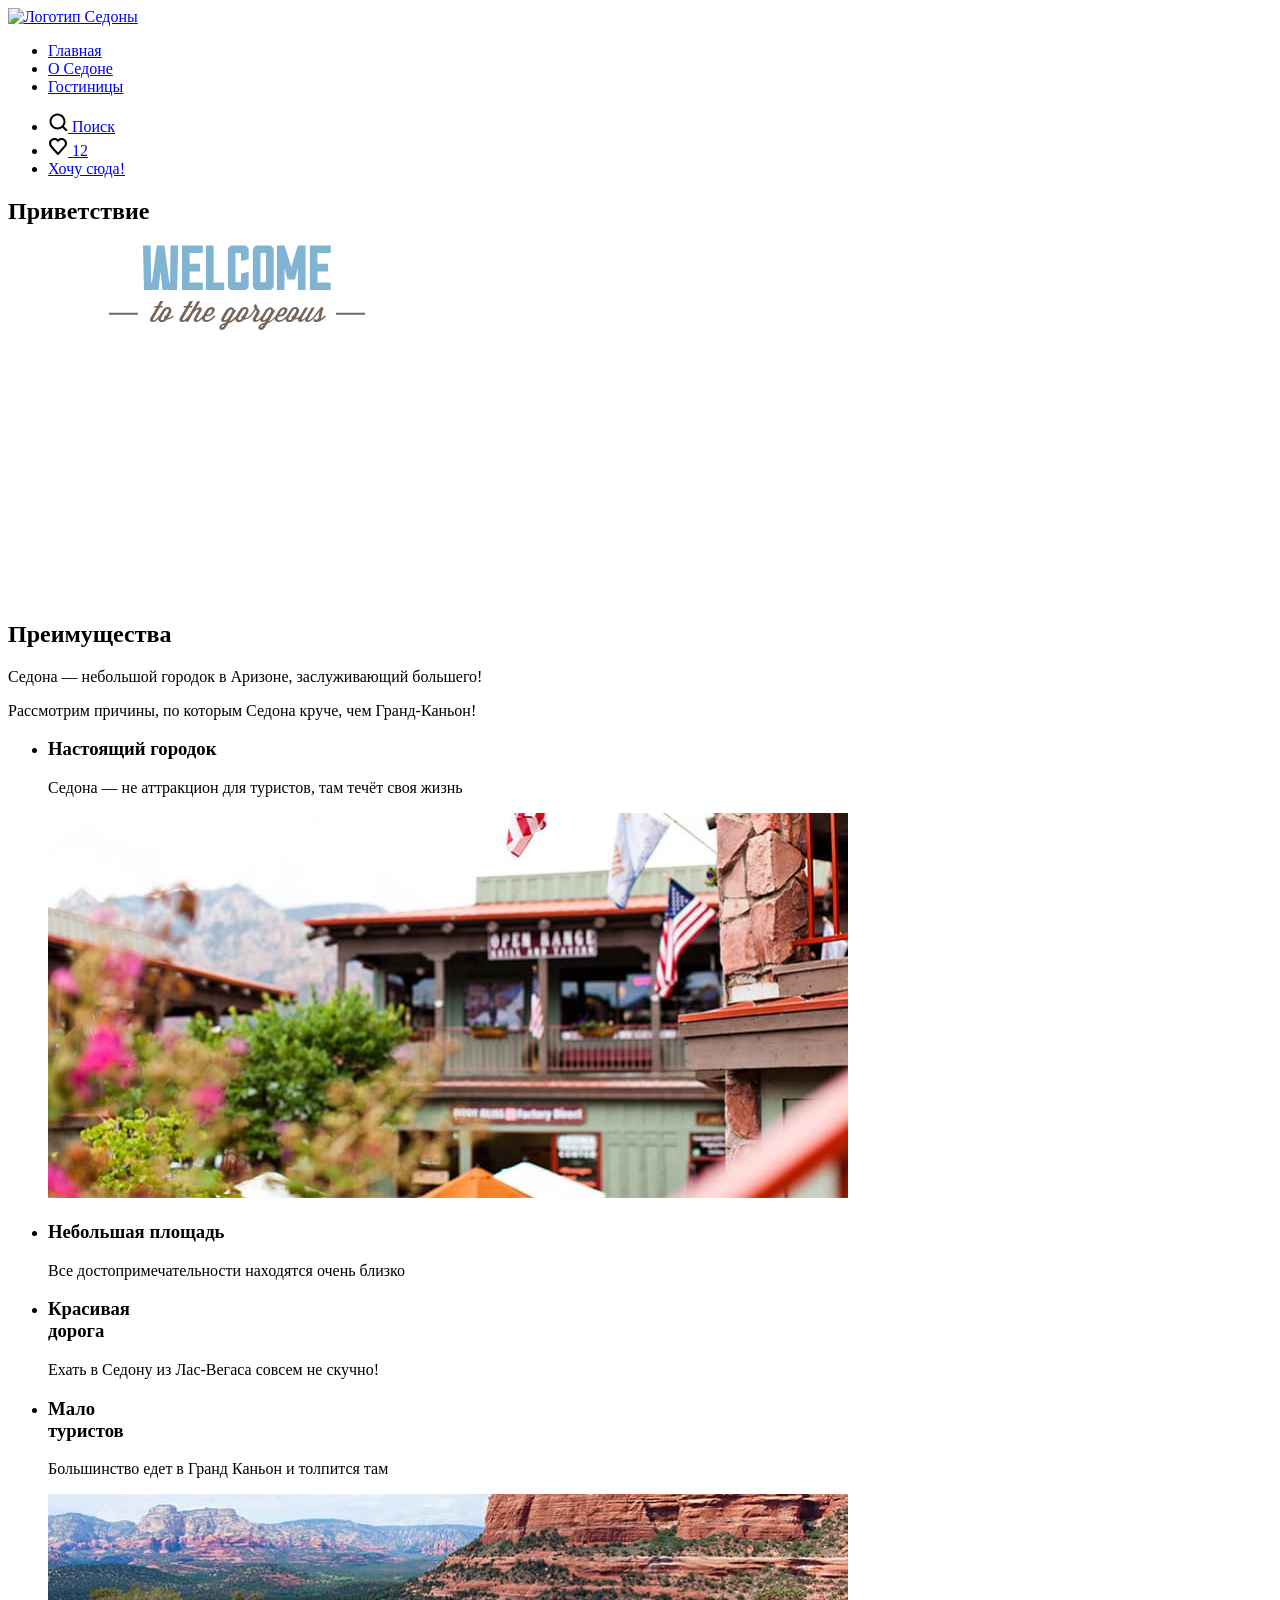
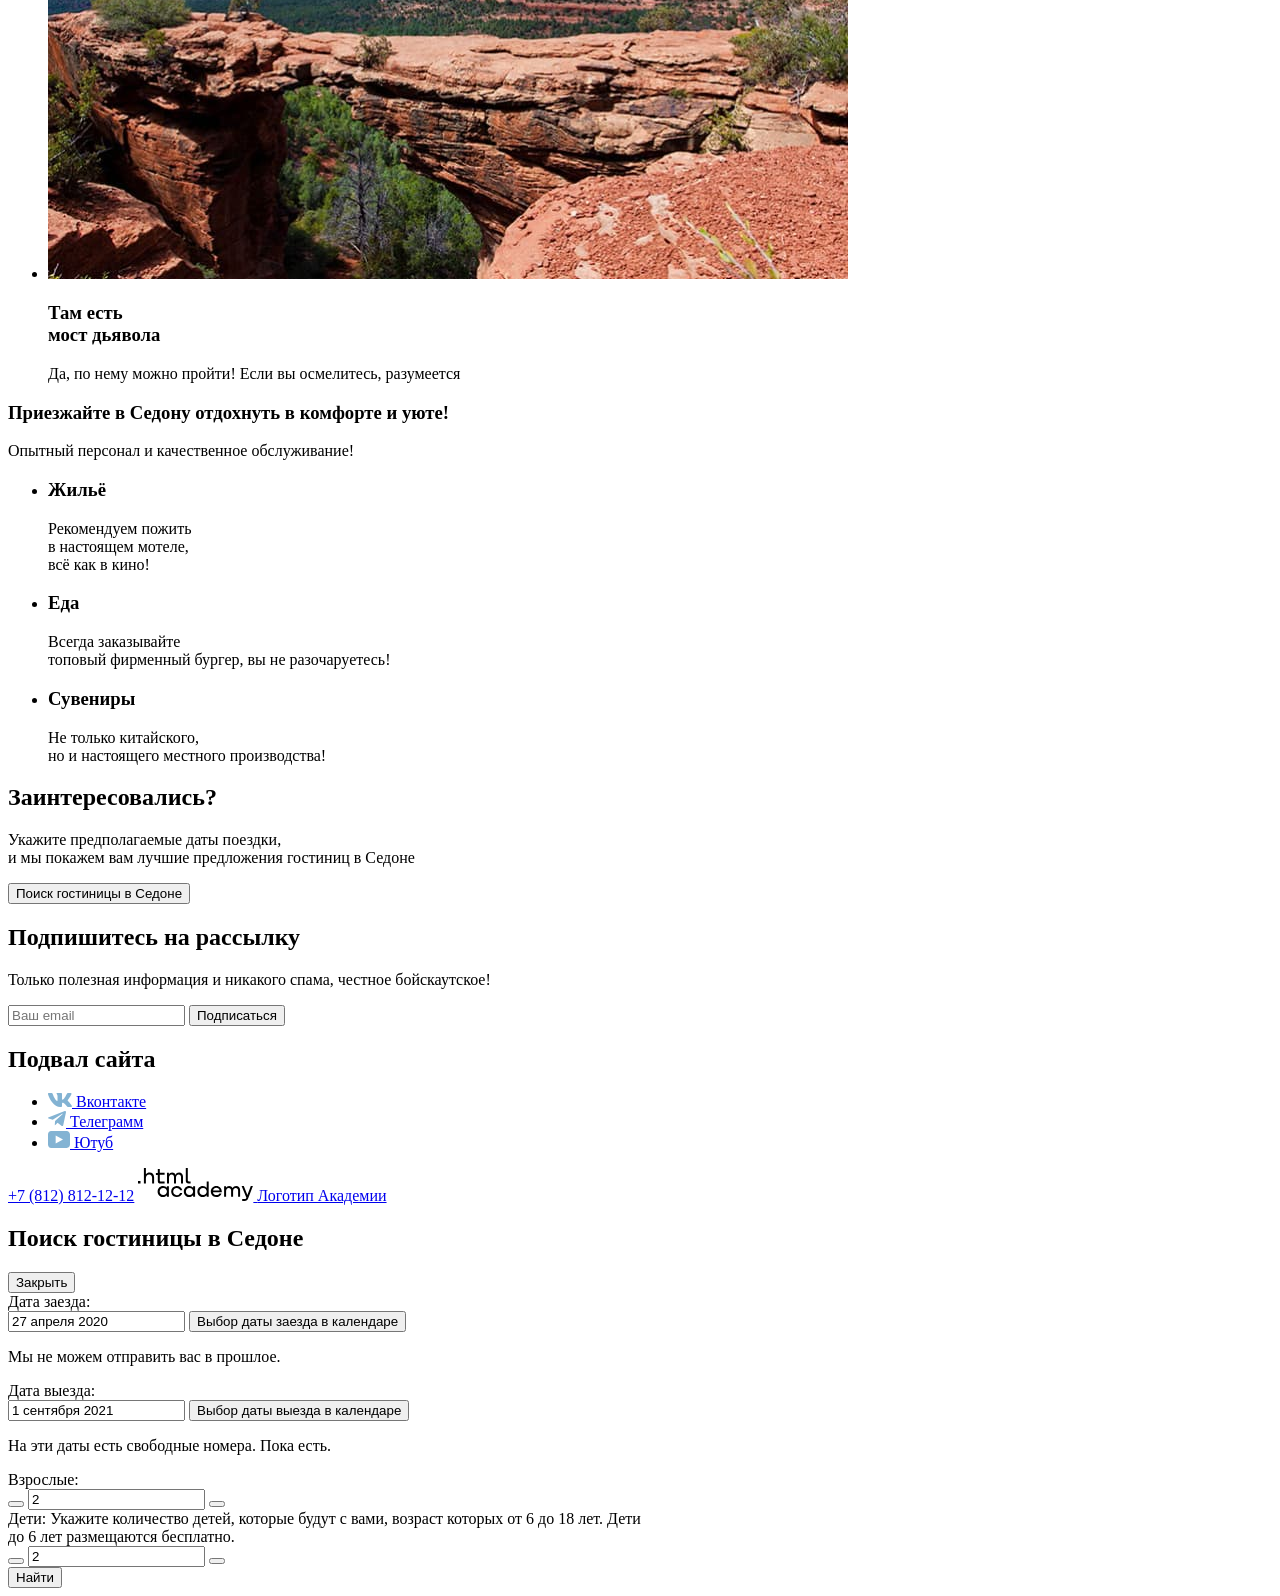
==== commit a6d7640b: "Правки" ====
--- a/index.html
+++ b/index.html
@@ -11,7 +11,7 @@
       <header class="hero-page">
         <nav class="navigation">
           <a class="logo" href="index.html">
-            <img src="images/logo-Sedona.svg" width="140" height="70" alt="Логотип Седоны">
+            <img src="images/logo-sedona.svg" width="140" height="70" alt="Логотип Седоны">
           </a>
           <ul class="navigation-list">
             <li class="navigation-iterm">
@@ -136,6 +136,7 @@
                     d="M23.45 0.948C23.616 0.402 23.45 0 22.655 0H20.03C19.362 0 19.054 0.347 18.887 0.73C18.887 0.73 17.552 3.926 15.661 6.002C15.049 6.604 14.771 6.795 14.437 6.795C14.27 6.795 14.019 6.604 14.019 6.057V0.948C14.019 0.292 13.835 0 13.279 0H9.151C8.734 0 8.483 0.304 8.483 0.593C8.483 1.214 9.429 1.358 9.526 3.106V6.904C9.526 7.737 9.373 7.888 9.039 7.888C8.149 7.888 5.984 4.677 4.699 1.003C4.45 0.288 4.198 0 3.527 0H0.9C0.15 0 0 0.347 0 0.73C0 1.412 0.89 4.8 4.145 9.281C6.315 12.341 9.37 14 12.153 14C13.822 14 14.028 13.632 14.028 12.997V10.684C14.028 9.947 14.186 9.8 14.715 9.8C15.105 9.8 15.772 9.992 17.33 11.467C19.11 13.216 19.403 14 20.405 14H23.03C23.78 14 24.156 13.632 23.94 12.904C23.702 12.18 22.852 11.129 21.725 9.882C21.113 9.172 20.195 8.407 19.916 8.024C19.527 7.533 19.638 7.314 19.916 6.877C19.916 6.877 23.116 2.451 23.449 0.948H23.45Z"
                     fill="#83B3D3"/>
                 </svg>
+                <span class="visually-hidden">Вконтакте</span>
               </a>
             </li>
             <li class="social-media-item social">
@@ -146,6 +147,7 @@
                     d="M16.785 0.0992597L0.840489 6.24776C-0.247661 6.68481 -0.241365 7.29184 0.640845 7.56253L4.73445 8.83953L14.2058 2.8637C14.6537 2.59121 15.0629 2.7378 14.7265 3.03636L7.05283 9.96185H7.05103L7.05283 9.96275L6.77045 14.1823C7.18413 14.1823 7.36669 13.9925 7.59871 13.7686L9.58705 11.8351L13.7229 14.89C14.4855 15.31 15.0332 15.0941 15.2229 14.1841L17.9379 1.38885C18.2158 0.274623 17.5126 -0.229883 16.785 0.0992597Z"
                     fill="#83B3D3" />
                 </svg>
+                <span class="visually-hidden">Телеграмм</span>
               </a>
             </li>
             <li class="social-media-item">
@@ -156,6 +158,7 @@
                     d="M18.607 0H3.17413C1.31343 0 0 1.59375 0 3.4V13.4937C0 15.4062 1.31343 17 3.17413 17H18.8259C20.4677 17 22 15.4062 22 13.6V3.4C21.7811 1.59375 20.4677 0 18.607 0ZM7.66169 12.5375V4.4625L14.995 8.5L7.66169 12.5375Z"
                     fill="#83B3D3" />
                 </svg>
+                <span class="visually-hidden">Ютуб</span>
               </a>
             </li>
           </ul>
@@ -174,6 +177,7 @@
               </clipPath>
             </defs>
           </svg>
+          <span class="visually-hidden">Логотип Академии</span>
         </a>
       </footer>
       <div class="modal-container">
